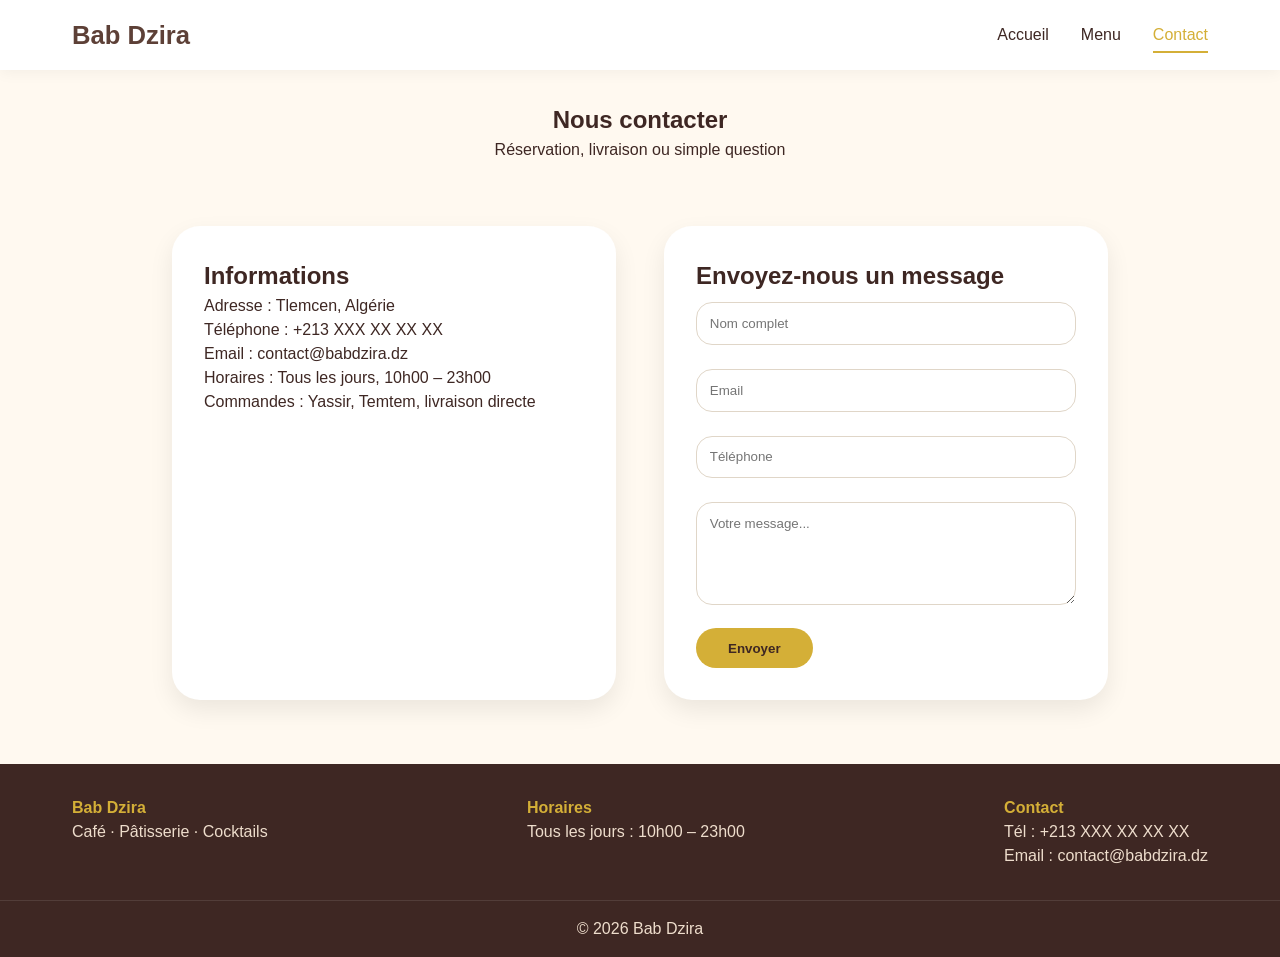
==== contact.html @ 47ba506b "Update contact.html" ====
<!DOCTYPE html>
<html lang="fr">
<head>
    <meta charset="UTF-8">
    <meta name="viewport" content="width=device-width, initial-scale=1.0">
    <title>Contact | Bab Dzira</title>
    <link rel="stylesheet" href="style.css">
    <script type="module" src="https://ajax.googleapis.com/ajax/libs/model-viewer/3.5.0/model-viewer.min.js"></script>
</head>
<body>
    <div class="bg-gradient"></div>
    <header>
        <nav>
            <div class="logo"><img src="babdzira.png" alt="Logo" onerror="this.style.display='none'"><span>Bab Dzira</span></div>
            <ul class="nav-links"><li><a href="index.html">Accueil</a></li><li><a href="menu.html">Menu</a></li><li><a href="contact.html" class="active">Contact</a></li></ul>
            <div class="hamburger"><span></span><span></span><span></span></div>
        </nav>
    </header>
    <main>
        <section class="contact-header"><h1>Nous contacter</h1><div class="section-divider"></div><p>Réservation, livraison ou simple question</p></section>
        <div class="contact-container">
            <div class="contact-info">
                <h2>Informations</h2>
                <div class="info-item location">Adresse : Tlemcen, Algérie</div>
                <div class="info-item phone">Téléphone : +213 XXX XX XX XX</div>
                <div class="info-item email">Email : contact@babdzira.dz</div>
                <div class="info-item clock">Horaires : Tous les jours, 10h00 – 23h00</div>
                <div class="info-item delivery">Commandes : Yassir, Temtem, livraison directe</div>
            </div>
            <form class="contact-form">
                <h2>Envoyez-nous un message</h2>
                <input type="text" placeholder="Nom complet" required>
                <input type="email" placeholder="Email" required>
                <input type="tel" placeholder="Téléphone">
                <textarea rows="5" placeholder="Votre message..."></textarea>
                <button type="submit" class="btn-primary">Envoyer</button>
            </form>
        </div>
    </main>
    <footer>
        <div class="footer-content"><div class="footer-section"><h4>Bab Dzira</h4><p>Café · Pâtisserie · Cocktails</p></div><div class="footer-section"><h4>Horaires</h4><p>Tous les jours : 10h00 – 23h00</p></div><div class="footer-section"><h4>Contact</h4><p>Tél : +213 XXX XX XX XX</p><p>Email : contact@babdzira.dz</p></div></div>
        <div class="footer-bottom"><p>&copy; 2026 Bab Dzira</p></div>
    </footer>
    <script src="script.js"></script>
</body>
</html>
---- style.css ----
:root {
    --bg-cream: #FFF9F0;
    --brown-dark: #3E2723;
    --brown-warm: #5D4037;
    --gold: #D4AF37;
    --gold-light: #E8C96A;
    --white: #FFFFFF;
    --shadow: 0 10px 25px rgba(0,0,0,0.08);
    --shadow-hover: 0 20px 35px rgba(0,0,0,0.12);
}

* {
    margin: 0;
    padding: 0;
    box-sizing: border-box;
    font-family: 'Segoe UI', Roboto, 'Helvetica Neue', sans-serif;
}

body {
    background: var(--bg-cream);
    color: var(--brown-dark);
    line-height: 1.5;
}

/* HEADER */
header {
    background: var(--white);
    box-shadow: 0 2px 15px rgba(0,0,0,0.05);
    position: sticky;
    top: 0;
    z-index: 100;
}

nav {
    max-width: 1200px;
    margin: 0 auto;
    padding: 1rem 2rem;
    display: flex;
    justify-content: space-between;
    align-items: center;
    flex-wrap: wrap;
}

.logo {
    display: flex;
    align-items: center;
    gap: 0.75rem;
}

.logo img {
    height: 50px;
    width: auto;
}

.logo span {
    font-size: 1.6rem;
    font-weight: bold;
    color: var(--brown-warm);
}

.nav-links {
    display: flex;
    gap: 2rem;
    list-style: none;
}

.nav-links a {
    text-decoration: none;
    color: var(--brown-dark);
    font-weight: 500;
    transition: color 0.2s;
    padding: 0.5rem 0;
}

.nav-links a:hover, .nav-links a.active {
    color: var(--gold);
    border-bottom: 2px solid var(--gold);
}

.hamburger {
    display: none;
    flex-direction: column;
    cursor: pointer;
}

.hamburger span {
    width: 25px;
    height: 3px;
    background: var(--brown-dark);
    margin: 3px 0;
}

/* HERO */
.hero {
    background: linear-gradient(135deg, #2C1A12 0%, #5D4037 100%);
    color: white;
    text-align: center;
    padding: 5rem 2rem;
}

.hero h1 {
    font-size: 3.5rem;
    margin-bottom: 1rem;
}

.hero p {
    font-size: 1.3rem;
    margin-bottom: 2rem;
}

.btn-primary {
    background: var(--gold);
    color: var(--brown-dark);
    padding: 0.8rem 2rem;
    border: none;
    border-radius: 40px;
    font-weight: bold;
    text-decoration: none;
    display: inline-block;
    cursor: pointer;
}

.btn-primary:hover {
    background: var(--gold-light);
    transform: scale(1.02);
}

/* FEATURES */
.features {
    max-width: 1200px;
    margin: 3rem auto;
    display: flex;
    gap: 2rem;
    flex-wrap: wrap;
    padding: 0 2rem;
}

.feature-card {
    background: var(--white);
    border-radius: 20px;
    padding: 2rem;
    text-align: center;
    flex: 1;
    min-width: 200px;
    box-shadow: var(--shadow);
}

.feature-icon {
    font-size: 3rem;
    margin-bottom: 1rem;
}

/* ABOUT */
.about-preview {
    max-width: 800px;
    margin: 3rem auto;
    text-align: center;
    padding: 2rem;
    background: var(--white);
    border-radius: 30px;
    box-shadow: var(--shadow);
}

/* MENU - CARROUSSEL HORIZONTAL */
.menu-header {
    text-align: center;
    padding: 2rem;
}

.menu-header h1 {
    font-size: 2.5rem;
    color: var(--brown-warm);
}

.menu-category-horizontal {
    margin: 2rem auto;
    padding: 0 1rem;
}

.menu-category-horizontal h2 {
    font-size: 1.8rem;
    border-left: 6px solid var(--gold);
    padding-left: 1rem;
    margin-bottom: 1rem;
    color: var(--brown-dark);
}

.scroll-container {
    overflow-x: auto;
    scroll-behavior: smooth;
    -webkit-overflow-scrolling: touch;
    scrollbar-width: thin;
}

.scroll-wrapper {
    display: flex;
    gap: 1.5rem;
    padding: 0.5rem 0.2rem 1rem 0.2rem;
}

.menu-item {
    background: var(--white);
    border-radius: 24px;
    overflow: hidden;
    box-shadow: var(--shadow);
    min-width: 280px;
    max-width: 280px;
    flex-shrink: 0;
}

.menu-item:hover {
    transform: translateY(-5px);
    box-shadow: var(--shadow-hover);
}

.model-container {
    width: 100%;
    min-height: 220px;
    background: #F5EDE0;
    display: flex;
    flex-direction: column;
    align-items: center;
    justify-content: center;
}

.btn-3d {
    background: var(--gold);
    color: var(--brown-dark);
    border: none;
    padding: 10px 16px;
    border-radius: 40px;
    font-weight: bold;
    cursor: pointer;
    margin: 20px auto;
    font-size: 0.9rem;
}

.btn-3d:hover {
    background: var(--gold-light);
}

.model-3d {
    width: 100%;
    height: 220px;
    display: block;
}

.hidden-model {
    display: none;
}

.model-3d:not(.hidden-model) {
    display: block;
}

.dish-img {
    width: 100%;
    height: 180px;
    object-fit: cover;
    background: #F0E8DC;
}

.menu-info {
    padding: 1rem;
}

.menu-info h3 {
    font-size: 1.1rem;
    color: var(--brown-warm);
}

.menu-info p {
    font-size: 0.8rem;
    color: #6B4E3D;
}

.price {
    font-weight: bold;
    color: var(--gold);
    font-size: 1.1rem;
    display: inline-block;
    margin-top: 0.5rem;
}

/* CONTACT */
.contact-header {
    text-align: center;
    padding: 2rem;
}

.contact-container {
    max-width: 1000px;
    margin: 2rem auto;
    display: grid;
    grid-template-columns: 1fr 1fr;
    gap: 3rem;
    padding: 0 2rem;
}

.contact-info, .contact-form {
    background: var(--white);
    padding: 2rem;
    border-radius: 28px;
    box-shadow: var(--shadow);
}

.contact-form input, .contact-form textarea {
    width: 100%;
    padding: 0.8rem;
    margin: 0.5rem 0 1rem;
    border: 1px solid #E0D6C8;
    border-radius: 16px;
}

/* FOOTER */
footer {
    background: var(--brown-dark);
    color: #EEDDCC;
    margin-top: 4rem;
}

.footer-content {
    max-width: 1200px;
    margin: 0 auto;
    padding: 2rem;
    display: flex;
    justify-content: space-between;
    flex-wrap: wrap;
    gap: 2rem;
}

.footer-section h4 {
    color: var(--gold);
}

.footer-bottom {
    text-align: center;
    padding: 1rem;
    border-top: 1px solid rgba(255,255,255,0.1);
}

/* RESPONSIVE */
@media (max-width: 768px) {
    .nav-links {
        display: none;
        width: 100%;
        flex-direction: column;
        text-align: center;
    }
    .nav-links.active {
        display: flex;
    }
    .hamburger {
        display: flex;
    }
    .hero h1 {
        font-size: 2rem;
    }
    .contact-container {
        grid-template-columns: 1fr;
    }
}
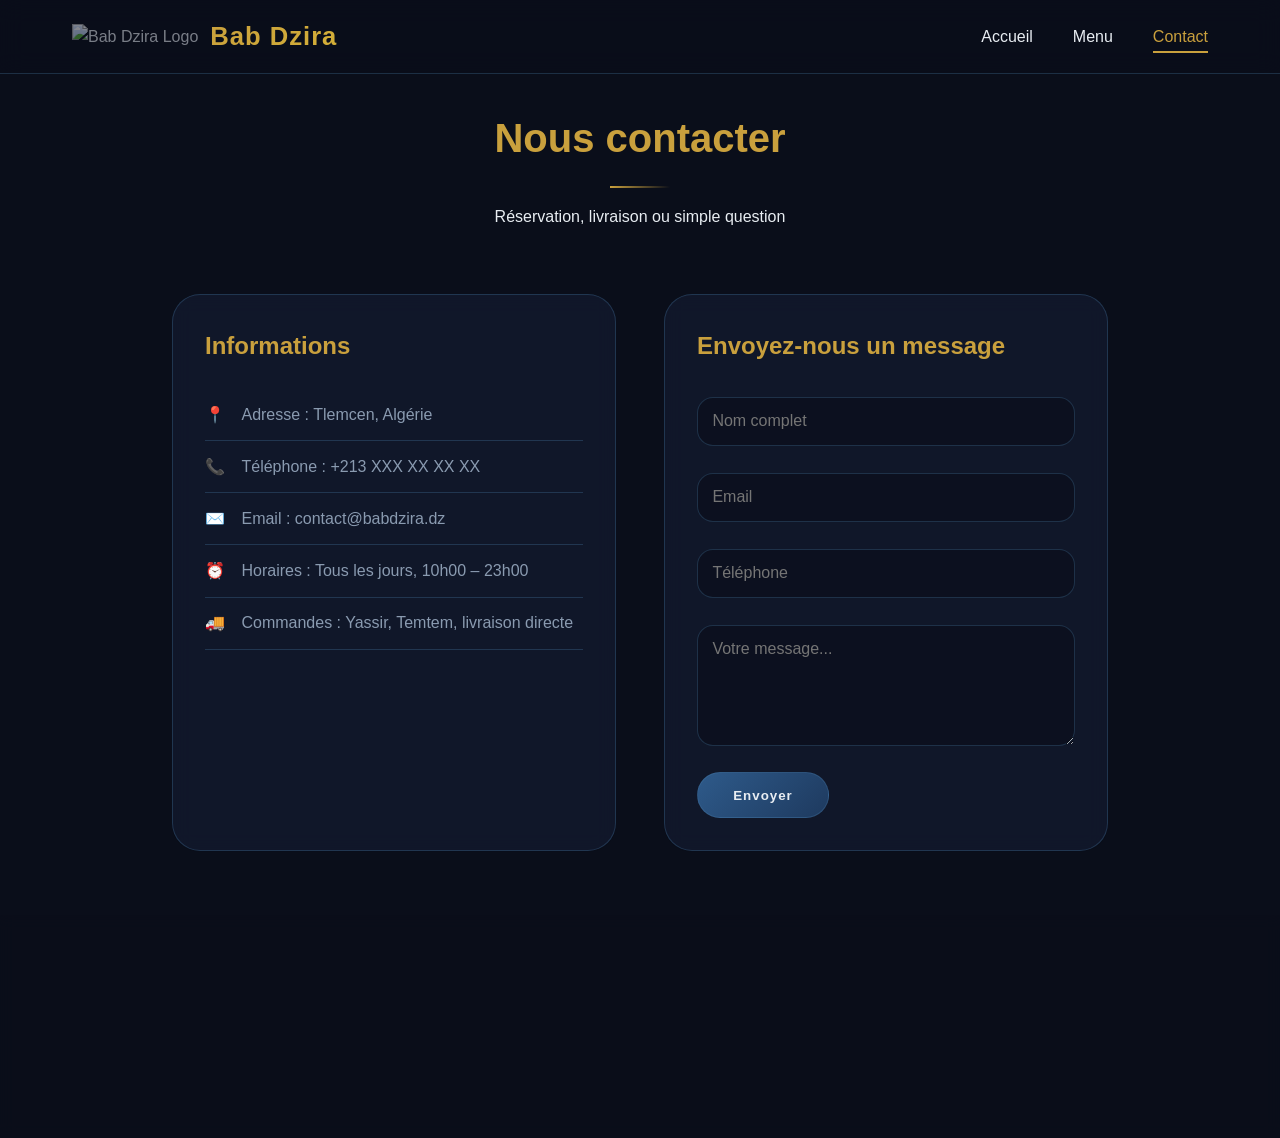
==== commit 88b268fd: "Update contact.html" ====
--- a/contact.html
+++ b/contact.html
@@ -8,16 +8,33 @@
     <script type="module" src="https://ajax.googleapis.com/ajax/libs/model-viewer/3.5.0/model-viewer.min.js"></script>
 </head>
 <body>
-    <div class="bg-gradient"></div>
+    <div class="bg-pattern"></div>
     <header>
         <nav>
-            <div class="logo"><img src="babdzira.png" alt="Logo" onerror="this.style.display='none'"><span>Bab Dzira</span></div>
-            <ul class="nav-links"><li><a href="index.html">Accueil</a></li><li><a href="menu.html">Menu</a></li><li><a href="contact.html" class="active">Contact</a></li></ul>
-            <div class="hamburger"><span></span><span></span><span></span></div>
+            <div class="logo">
+                <div class="logo-placeholder">
+                    <img src="babdzira.png" alt="Bab Dzira Logo" class="logo-img" onerror="this.style.opacity='0.5'">
+                </div>
+                <span class="logo-text">Bab Dzira</span>
+            </div>
+            <ul class="nav-links">
+                <li><a href="index.html">Accueil</a></li>
+                <li><a href="menu.html">Menu</a></li>
+                <li><a href="contact.html" class="active">Contact</a></li>
+            </ul>
+            <div class="hamburger">
+                <span></span>
+                <span></span>
+                <span></span>
+            </div>
         </nav>
     </header>
     <main>
-        <section class="contact-header"><h1>Nous contacter</h1><div class="section-divider"></div><p>Réservation, livraison ou simple question</p></section>
+        <section class="contact-header">
+            <h1>Nous contacter</h1>
+            <div class="section-divider"></div>
+            <p>Réservation, livraison ou simple question</p>
+        </section>
         <div class="contact-container">
             <div class="contact-info">
                 <h2>Informations</h2>
@@ -38,7 +55,11 @@
         </div>
     </main>
     <footer>
-        <div class="footer-content"><div class="footer-section"><h4>Bab Dzira</h4><p>Café · Pâtisserie · Cocktails</p></div><div class="footer-section"><h4>Horaires</h4><p>Tous les jours : 10h00 – 23h00</p></div><div class="footer-section"><h4>Contact</h4><p>Tél : +213 XXX XX XX XX</p><p>Email : contact@babdzira.dz</p></div></div>
+        <div class="footer-content">
+            <div class="footer-section"><h4>Bab Dzira</h4><p>Café · Pâtisserie · Cocktails</p></div>
+            <div class="footer-section"><h4>Horaires</h4><p>Tous les jours : 10h00 – 23h00</p></div>
+            <div class="footer-section"><h4>Contact</h4><p>Tél : +213 XXX XX XX XX</p><p>Email : contact@babdzira.dz</p></div>
+        </div>
         <div class="footer-bottom"><p>&copy; 2026 Bab Dzira</p></div>
     </footer>
     <script src="script.js"></script>
--- a/style.css
+++ b/style.css
@@ -1,31 +1,47 @@
 :root {
-    --bg-cream: #FFF9F0;
-    --brown-dark: #3E2723;
-    --brown-warm: #5D4037;
-    --gold: #D4AF37;
-    --gold-light: #E8C96A;
-    --white: #FFFFFF;
-    --shadow: 0 10px 25px rgba(0,0,0,0.08);
-    --shadow-hover: 0 20px 35px rgba(0,0,0,0.12);
+    --bg-dark: #0A0E1A;
+    --bg-card: rgba(18, 25, 45, 0.85);
+    --blue-primary: #1E3A5F;
+    --blue-accent: #2E5A8A;
+    --blue-light: #4A7DA8;
+    --gold: #C9A03D;
+    --gold-light: #D4AF37;
+    --text-light: #E8EDF2;
+    --text-muted: #8A9BB0;
+    --glass-border: rgba(74, 125, 168, 0.3);
+    --shadow: 0 15px 35px rgba(0, 0, 0, 0.3);
+    --shadow-glow: 0 0 20px rgba(74, 125, 168, 0.2);
 }
 
 * {
     margin: 0;
     padding: 0;
     box-sizing: border-box;
-    font-family: 'Segoe UI', Roboto, 'Helvetica Neue', sans-serif;
+    font-family: 'Segoe UI', 'Poppins', 'Helvetica Neue', sans-serif;
 }
 
 body {
-    background: var(--bg-cream);
-    color: var(--brown-dark);
-    line-height: 1.5;
+    background: var(--bg-dark);
+    color: var(--text-light);
+    line-height: 1.6;
+    position: relative;
+}
+
+.bg-gradient {
+    position: fixed;
+    top: 0;
+    left: 0;
+    width: 100%;
+    height: 100%;
+    background: radial-gradient(circle at 20% 30%, rgba(30, 58, 95, 0.3), rgba(10, 14, 26, 0.95));
+    z-index: -2;
 }
 
 /* HEADER */
 header {
-    background: var(--white);
-    box-shadow: 0 2px 15px rgba(0,0,0,0.05);
+    background: rgba(10, 14, 26, 0.85);
+    backdrop-filter: blur(12px);
+    border-bottom: 1px solid var(--glass-border);
     position: sticky;
     top: 0;
     z-index: 100;
@@ -54,27 +70,48 @@
 
 .logo span {
     font-size: 1.6rem;
-    font-weight: bold;
-    color: var(--brown-warm);
+    font-weight: 600;
+    background: linear-gradient(135deg, var(--gold), var(--gold-light));
+    -webkit-background-clip: text;
+    background-clip: text;
+    color: transparent;
+    letter-spacing: 1px;
 }
 
 .nav-links {
     display: flex;
-    gap: 2rem;
+    gap: 2.5rem;
     list-style: none;
 }
 
 .nav-links a {
     text-decoration: none;
-    color: var(--brown-dark);
+    color: var(--text-light);
     font-weight: 500;
-    transition: color 0.2s;
+    transition: all 0.3s ease;
     padding: 0.5rem 0;
-}
-
-.nav-links a:hover, .nav-links a.active {
-    color: var(--gold);
-    border-bottom: 2px solid var(--gold);
+    position: relative;
+}
+
+.nav-links a::after {
+    content: '';
+    position: absolute;
+    bottom: 0;
+    left: 0;
+    width: 0;
+    height: 2px;
+    background: var(--gold);
+    transition: width 0.3s ease;
+}
+
+.nav-links a:hover::after,
+.nav-links a.active::after {
+    width: 100%;
+}
+
+.nav-links a:hover,
+.nav-links a.active {
+    color: var(--gold);
 }
 
 .hamburger {
@@ -85,50 +122,87 @@
 
 .hamburger span {
     width: 25px;
-    height: 3px;
-    background: var(--brown-dark);
+    height: 2px;
+    background: var(--text-light);
     margin: 3px 0;
+    transition: 0.3s;
 }
 
 /* HERO */
 .hero {
-    background: linear-gradient(135deg, #2C1A12 0%, #5D4037 100%);
-    color: white;
+    min-height: 80vh;
+    display: flex;
+    align-items: center;
+    justify-content: center;
     text-align: center;
-    padding: 5rem 2rem;
+    padding: 4rem 2rem;
+}
+
+.hero-content {
+    max-width: 800px;
+}
+
+.hero-badge {
+    display: inline-block;
+    background: rgba(74, 125, 168, 0.2);
+    backdrop-filter: blur(4px);
+    padding: 0.5rem 1.2rem;
+    border-radius: 40px;
+    font-size: 0.8rem;
+    letter-spacing: 2px;
+    color: var(--gold);
+    border: 1px solid var(--glass-border);
+    margin-bottom: 1.5rem;
 }
 
 .hero h1 {
-    font-size: 3.5rem;
+    font-size: 4.5rem;
+    font-weight: 700;
+    background: linear-gradient(135deg, var(--gold), #FFFFFF);
+    -webkit-background-clip: text;
+    background-clip: text;
+    color: transparent;
     margin-bottom: 1rem;
 }
 
+.hero-divider {
+    width: 80px;
+    height: 3px;
+    background: linear-gradient(90deg, var(--gold), transparent);
+    margin: 1.5rem auto;
+}
+
 .hero p {
-    font-size: 1.3rem;
+    font-size: 1.2rem;
+    color: var(--text-muted);
     margin-bottom: 2rem;
 }
 
 .btn-primary {
-    background: var(--gold);
-    color: var(--brown-dark);
-    padding: 0.8rem 2rem;
-    border: none;
+    background: linear-gradient(135deg, var(--blue-accent), var(--blue-primary));
+    color: var(--text-light);
+    padding: 0.9rem 2.2rem;
+    border: 1px solid var(--glass-border);
     border-radius: 40px;
-    font-weight: bold;
+    font-weight: 600;
     text-decoration: none;
     display: inline-block;
+    transition: all 0.3s ease;
     cursor: pointer;
+    letter-spacing: 1px;
 }
 
 .btn-primary:hover {
-    background: var(--gold-light);
-    transform: scale(1.02);
+    background: linear-gradient(135deg, var(--blue-light), var(--blue-accent));
+    transform: translateY(-3px);
+    box-shadow: var(--shadow-glow);
+    border-color: var(--gold);
 }
 
 /* FEATURES */
 .features {
     max-width: 1200px;
-    margin: 3rem auto;
+    margin: 4rem auto;
     display: flex;
     gap: 2rem;
     flex-wrap: wrap;
@@ -136,53 +210,107 @@
 }
 
 .feature-card {
-    background: var(--white);
-    border-radius: 20px;
+    background: var(--bg-card);
+    backdrop-filter: blur(10px);
+    border: 1px solid var(--glass-border);
+    border-radius: 24px;
     padding: 2rem;
     text-align: center;
     flex: 1;
     min-width: 200px;
+    transition: all 0.3s ease;
+}
+
+.feature-card:hover {
+    transform: translateY(-8px);
+    border-color: var(--gold);
     box-shadow: var(--shadow);
 }
 
 .feature-icon {
-    font-size: 3rem;
-    margin-bottom: 1rem;
+    width: 60px;
+    height: 60px;
+    margin: 0 auto 1.5rem;
+    background: linear-gradient(135deg, var(--blue-accent), var(--blue-primary));
+    border-radius: 50%;
+    display: flex;
+    align-items: center;
+    justify-content: center;
+    position: relative;
+}
+
+.feature-icon::before {
+    font-size: 28px;
+    color: var(--gold);
+}
+
+.feature-icon-dessert::before { content: "🍰"; }
+.feature-icon-cafe::before { content: "☕"; }
+.feature-icon-cocktail::before { content: "🍸"; }
+
+.feature-card h3 {
+    font-size: 1.3rem;
+    margin-bottom: 0.8rem;
+    color: var(--gold);
+}
+
+.feature-card p {
+    color: var(--text-muted);
+    font-size: 0.9rem;
 }
 
 /* ABOUT */
 .about-preview {
     max-width: 800px;
-    margin: 3rem auto;
+    margin: 4rem auto;
     text-align: center;
-    padding: 2rem;
-    background: var(--white);
-    border-radius: 30px;
-    box-shadow: var(--shadow);
-}
-
-/* MENU - CARROUSSEL HORIZONTAL */
+    padding: 2.5rem;
+    background: var(--bg-card);
+    backdrop-filter: blur(10px);
+    border: 1px solid var(--glass-border);
+    border-radius: 32px;
+}
+
+.about-preview h2 {
+    font-size: 2rem;
+    color: var(--gold);
+    margin-bottom: 1rem;
+}
+
+.section-divider {
+    width: 60px;
+    height: 2px;
+    background: linear-gradient(90deg, var(--gold), transparent);
+    margin: 1rem auto;
+}
+
+.about-preview p {
+    color: var(--text-muted);
+    margin: 1rem 0;
+}
+
+/* MENU - CARROUSSEL */
 .menu-header {
     text-align: center;
-    padding: 2rem;
+    padding: 3rem 2rem 1rem;
 }
 
 .menu-header h1 {
-    font-size: 2.5rem;
-    color: var(--brown-warm);
+    font-size: 2.8rem;
+    color: var(--gold);
 }
 
 .menu-category-horizontal {
-    margin: 2rem auto;
-    padding: 0 1rem;
+    margin: 2.5rem auto;
+    padding: 0 1.5rem;
 }
 
 .menu-category-horizontal h2 {
     font-size: 1.8rem;
-    border-left: 6px solid var(--gold);
+    border-left: 4px solid var(--gold);
     padding-left: 1rem;
-    margin-bottom: 1rem;
-    color: var(--brown-dark);
+    margin-bottom: 1.5rem;
+    color: var(--text-light);
 }
 
 .scroll-container {
@@ -190,33 +318,51 @@
     scroll-behavior: smooth;
     -webkit-overflow-scrolling: touch;
     scrollbar-width: thin;
+    scrollbar-color: var(--gold) var(--blue-primary);
+}
+
+.scroll-container::-webkit-scrollbar {
+    height: 6px;
+}
+
+.scroll-container::-webkit-scrollbar-track {
+    background: var(--blue-primary);
+    border-radius: 10px;
+}
+
+.scroll-container::-webkit-scrollbar-thumb {
+    background: var(--gold);
+    border-radius: 10px;
 }
 
 .scroll-wrapper {
     display: flex;
     gap: 1.5rem;
-    padding: 0.5rem 0.2rem 1rem 0.2rem;
+    padding: 0.5rem 0.2rem 1rem;
 }
 
 .menu-item {
-    background: var(--white);
+    background: var(--bg-card);
+    backdrop-filter: blur(10px);
+    border: 1px solid var(--glass-border);
     border-radius: 24px;
     overflow: hidden;
-    box-shadow: var(--shadow);
     min-width: 280px;
     max-width: 280px;
     flex-shrink: 0;
+    transition: all 0.3s ease;
 }
 
 .menu-item:hover {
     transform: translateY(-5px);
-    box-shadow: var(--shadow-hover);
+    border-color: var(--gold);
+    box-shadow: var(--shadow);
 }
 
 .model-container {
     width: 100%;
     min-height: 220px;
-    background: #F5EDE0;
+    background: rgba(10, 14, 26, 0.6);
     display: flex;
     flex-direction: column;
     align-items: center;
@@ -224,19 +370,21 @@
 }
 
 .btn-3d {
-    background: var(--gold);
-    color: var(--brown-dark);
-    border: none;
-    padding: 10px 16px;
+    background: linear-gradient(135deg, var(--blue-accent), var(--blue-primary));
+    color: var(--text-light);
+    border: 1px solid var(--glass-border);
+    padding: 10px 20px;
     border-radius: 40px;
-    font-weight: bold;
+    font-weight: 500;
     cursor: pointer;
     margin: 20px auto;
-    font-size: 0.9rem;
+    transition: all 0.3s ease;
 }
 
 .btn-3d:hover {
-    background: var(--gold-light);
+    background: linear-gradient(135deg, var(--blue-light), var(--blue-accent));
+    border-color: var(--gold);
+    transform: scale(1.02);
 }
 
 .model-3d {
@@ -257,35 +405,41 @@
     width: 100%;
     height: 180px;
     object-fit: cover;
-    background: #F0E8DC;
+    background: rgba(10, 14, 26, 0.6);
 }
 
 .menu-info {
-    padding: 1rem;
+    padding: 1.2rem;
 }
 
 .menu-info h3 {
     font-size: 1.1rem;
-    color: var(--brown-warm);
+    color: var(--gold);
+    margin-bottom: 0.4rem;
 }
 
 .menu-info p {
     font-size: 0.8rem;
-    color: #6B4E3D;
+    color: var(--text-muted);
 }
 
 .price {
-    font-weight: bold;
-    color: var(--gold);
+    font-weight: 700;
+    color: var(--gold-light);
     font-size: 1.1rem;
     display: inline-block;
-    margin-top: 0.5rem;
+    margin-top: 0.6rem;
 }
 
 /* CONTACT */
 .contact-header {
     text-align: center;
     padding: 2rem;
+}
+
+.contact-header h1 {
+    font-size: 2.5rem;
+    color: var(--gold);
 }
 
 .contact-container {
@@ -298,31 +452,63 @@
 }
 
 .contact-info, .contact-form {
-    background: var(--white);
+    background: var(--bg-card);
+    backdrop-filter: blur(10px);
+    border: 1px solid var(--glass-border);
     padding: 2rem;
     border-radius: 28px;
-    box-shadow: var(--shadow);
-}
+}
+
+.contact-info h2, .contact-form h2 {
+    color: var(--gold);
+    margin-bottom: 1.5rem;
+}
+
+.info-item {
+    padding: 0.8rem 0;
+    border-bottom: 1px solid var(--glass-border);
+    color: var(--text-muted);
+}
+
+.info-item::before {
+    margin-right: 12px;
+    color: var(--gold);
+}
+
+.location::before { content: "📍 "; }
+.phone::before { content: "📞 "; }
+.email::before { content: "✉️ "; }
+.clock::before { content: "⏰ "; }
+.delivery::before { content: "🚚 "; }
 
 .contact-form input, .contact-form textarea {
     width: 100%;
-    padding: 0.8rem;
-    margin: 0.5rem 0 1rem;
-    border: 1px solid #E0D6C8;
+    padding: 0.9rem;
+    margin: 0.5rem 0 1.2rem;
+    background: rgba(10, 14, 26, 0.6);
+    border: 1px solid var(--glass-border);
     border-radius: 16px;
+    color: var(--text-light);
+    font-size: 1rem;
+}
+
+.contact-form input:focus, .contact-form textarea:focus {
+    outline: none;
+    border-color: var(--gold);
 }
 
 /* FOOTER */
 footer {
-    background: var(--brown-dark);
-    color: #EEDDCC;
+    background: rgba(10, 14, 26, 0.9);
+    backdrop-filter: blur(8px);
+    border-top: 1px solid var(--glass-border);
     margin-top: 4rem;
 }
 
 .footer-content {
     max-width: 1200px;
     margin: 0 auto;
-    padding: 2rem;
+    padding: 2.5rem;
     display: flex;
     justify-content: space-between;
     flex-wrap: wrap;
@@ -331,12 +517,20 @@
 
 .footer-section h4 {
     color: var(--gold);
+    margin-bottom: 0.8rem;
+}
+
+.footer-section p {
+    color: var(--text-muted);
+    font-size: 0.85rem;
 }
 
 .footer-bottom {
     text-align: center;
-    padding: 1rem;
-    border-top: 1px solid rgba(255,255,255,0.1);
+    padding: 1.2rem;
+    border-top: 1px solid var(--glass-border);
+    color: var(--text-muted);
+    font-size: 0.8rem;
 }
 
 /* RESPONSIVE */
@@ -346,6 +540,8 @@
         width: 100%;
         flex-direction: column;
         text-align: center;
+        gap: 1rem;
+        padding: 1rem 0;
     }
     .nav-links.active {
         display: flex;
@@ -354,9 +550,12 @@
         display: flex;
     }
     .hero h1 {
-        font-size: 2rem;
+        font-size: 2.5rem;
     }
     .contact-container {
         grid-template-columns: 1fr;
     }
-}
+    .hero-badge {
+        font-size: 0.7rem;
+    }
+}
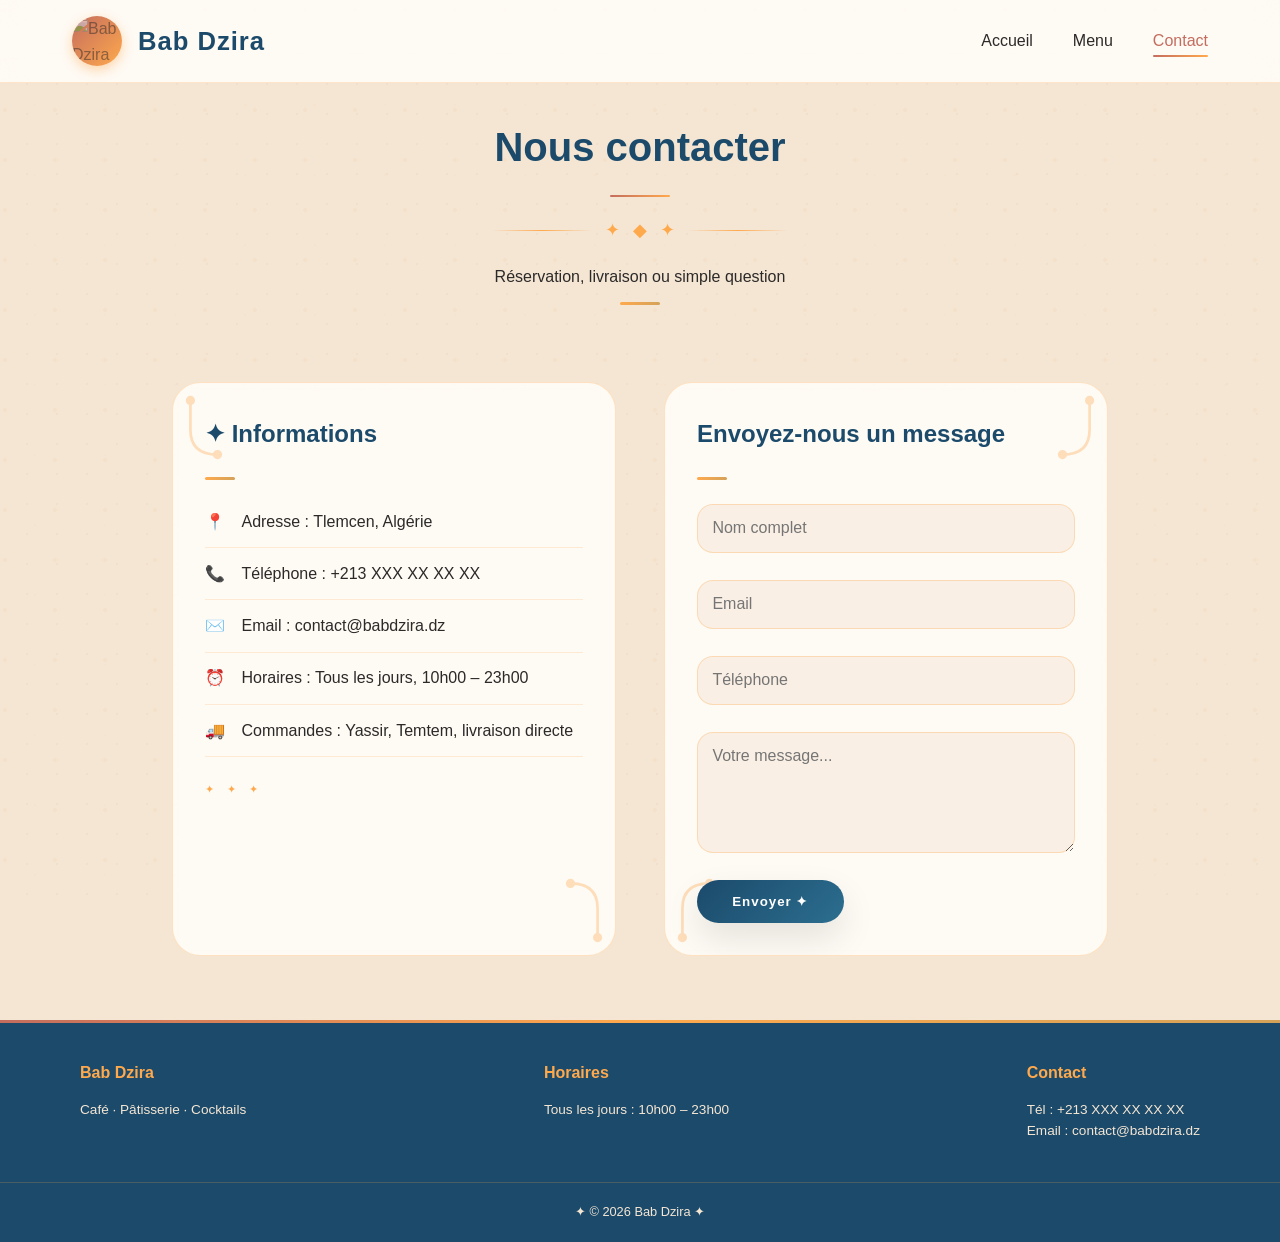
==== commit acf290e1: "Add files via upload" ====
--- a/contact.html
+++ b/contact.html
@@ -23,45 +23,87 @@
                 <li><a href="contact.html" class="active">Contact</a></li>
             </ul>
             <div class="hamburger">
-                <span></span>
-                <span></span>
-                <span></span>
+                <span></span><span></span><span></span>
             </div>
         </nav>
     </header>
+
     <main>
         <section class="contact-header">
             <h1>Nous contacter</h1>
             <div class="section-divider"></div>
+            <div class="ornament-row">
+                <span class="ornament-line"></span>
+                <span class="ornament-star">✦</span>
+                <span class="ornament-star">◆</span>
+                <span class="ornament-star">✦</span>
+                <span class="ornament-line"></span>
+            </div>
             <p>Réservation, livraison ou simple question</p>
+            <div class="orange-bar"></div>
         </section>
+
         <div class="contact-container">
-            <div class="contact-info">
-                <h2>Informations</h2>
+            <!-- Info card with corner ornaments -->
+            <div class="contact-info reveal-left" style="position:relative;overflow:hidden;">
+                <svg class="corner-svg top-left" viewBox="0 0 60 60" fill="none" stroke="currentColor" stroke-width="2.5">
+                    <path d="M5 5 L5 32 Q5 55 30 55"/>
+                    <circle cx="5" cy="5" r="3" fill="currentColor"/>
+                    <circle cx="30" cy="55" r="3" fill="currentColor"/>
+                </svg>
+                <svg class="corner-svg bot-right" viewBox="0 0 60 60" fill="none" stroke="currentColor" stroke-width="2.5">
+                    <path d="M5 5 L5 32 Q5 55 30 55"/>
+                    <circle cx="5" cy="5" r="3" fill="currentColor"/>
+                    <circle cx="30" cy="55" r="3" fill="currentColor"/>
+                </svg>
+
+                <h2>✦ Informations</h2>
+                <div class="orange-bar" style="margin:0 0 1rem 0;width:30px;border-radius:4px;"></div>
                 <div class="info-item location">Adresse : Tlemcen, Algérie</div>
                 <div class="info-item phone">Téléphone : +213 XXX XX XX XX</div>
                 <div class="info-item email">Email : contact@babdzira.dz</div>
                 <div class="info-item clock">Horaires : Tous les jours, 10h00 – 23h00</div>
                 <div class="info-item delivery">Commandes : Yassir, Temtem, livraison directe</div>
+                <div class="ornament-row" style="margin-top:1.5rem;justify-content:flex-start;">
+                    <span class="ornament-star" style="font-size:0.7rem;">✦</span>
+                    <span class="ornament-star" style="font-size:0.7rem;">✦</span>
+                    <span class="ornament-star" style="font-size:0.7rem;">✦</span>
+                </div>
             </div>
-            <form class="contact-form">
+
+            <!-- Contact form -->
+            <div class="contact-form reveal" style="position:relative;overflow:hidden;">
+                <svg class="corner-svg top-right" viewBox="0 0 60 60" fill="none" stroke="currentColor" stroke-width="2.5">
+                    <path d="M5 5 L5 32 Q5 55 30 55"/>
+                    <circle cx="5" cy="5" r="3" fill="currentColor"/>
+                    <circle cx="30" cy="55" r="3" fill="currentColor"/>
+                </svg>
+                <svg class="corner-svg bot-left" viewBox="0 0 60 60" fill="none" stroke="currentColor" stroke-width="2.5">
+                    <path d="M5 5 L5 32 Q5 55 30 55"/>
+                    <circle cx="5" cy="5" r="3" fill="currentColor"/>
+                    <circle cx="30" cy="55" r="3" fill="currentColor"/>
+                </svg>
+
                 <h2>Envoyez-nous un message</h2>
+                <div class="orange-bar" style="margin:0 0 1rem 0;width:30px;border-radius:4px;"></div>
                 <input type="text" placeholder="Nom complet" required>
                 <input type="email" placeholder="Email" required>
                 <input type="tel" placeholder="Téléphone">
                 <textarea rows="5" placeholder="Votre message..."></textarea>
-                <button type="submit" class="btn-primary">Envoyer</button>
-            </form>
+                <button type="submit" class="btn-primary">Envoyer ✦</button>
+            </div>
         </div>
     </main>
+
     <footer>
         <div class="footer-content">
             <div class="footer-section"><h4>Bab Dzira</h4><p>Café · Pâtisserie · Cocktails</p></div>
             <div class="footer-section"><h4>Horaires</h4><p>Tous les jours : 10h00 – 23h00</p></div>
             <div class="footer-section"><h4>Contact</h4><p>Tél : +213 XXX XX XX XX</p><p>Email : contact@babdzira.dz</p></div>
         </div>
-        <div class="footer-bottom"><p>&copy; 2026 Bab Dzira</p></div>
+        <div class="footer-bottom"><p>✦ &copy; 2026 Bab Dzira ✦</p></div>
     </footer>
+
     <script src="script.js"></script>
 </body>
 </html>
--- a/style.css
+++ b/style.css
@@ -1,16 +1,18 @@
 :root {
-    --bg-dark: #0A0E1A;
-    --bg-card: rgba(18, 25, 45, 0.85);
-    --blue-primary: #1E3A5F;
-    --blue-accent: #2E5A8A;
-    --blue-light: #4A7DA8;
-    --gold: #C9A03D;
-    --gold-light: #D4AF37;
-    --text-light: #E8EDF2;
-    --text-muted: #8A9BB0;
-    --glass-border: rgba(74, 125, 168, 0.3);
-    --shadow: 0 15px 35px rgba(0, 0, 0, 0.3);
-    --shadow-glow: 0 0 20px rgba(74, 125, 168, 0.2);
+    --med-blue: #1B4A6B;
+    --med-blue-light: #2C6E8F;
+    --med-terracotta: #C46D5E;
+    --med-terracotta-light: #D9897A;
+    --med-ocre: #D4A259;
+    --med-sand: #F5E6D3;
+    --med-white: #FFFDF9;
+    --med-dark: #2C2A29;
+    --glass-bg: rgba(255, 253, 249, 0.85);
+    --shadow: 0 15px 35px rgba(0, 0, 0, 0.1);
+    --shadow-gold: 0 0 20px rgba(212, 162, 89, 0.3);
+    --light-orange: #FFA94D;
+    --light-orange-soft: rgba(255, 169, 77, 0.18);
+    --light-orange-glow: rgba(255, 169, 77, 0.45);
 }
 
 * {
@@ -21,30 +23,180 @@
 }
 
 body {
-    background: var(--bg-dark);
-    color: var(--text-light);
+    background: var(--med-sand);
+    color: var(--med-dark);
     line-height: 1.6;
-    position: relative;
-}
-
-.bg-gradient {
+}
+
+/* ========== BACKGROUND PATTERN ========== */
+.bg-pattern {
     position: fixed;
     top: 0;
     left: 0;
     width: 100%;
     height: 100%;
-    background: radial-gradient(circle at 20% 30%, rgba(30, 58, 95, 0.3), rgba(10, 14, 26, 0.95));
+    background-image:
+        radial-gradient(circle at 10% 20%, rgba(255, 169, 77, 0.07) 2px, transparent 2px),
+        radial-gradient(circle at 90% 80%, rgba(196, 109, 94, 0.06) 1px, transparent 1px),
+        radial-gradient(circle at 50% 50%, rgba(255, 169, 77, 0.04) 1px, transparent 1px);
+    background-size: 50px 50px, 30px 30px, 70px 70px;
     z-index: -2;
 }
 
-/* HEADER */
+/* ========== KEYFRAMES ========== */
+@keyframes fadeInUp {
+    from { opacity: 0; transform: translateY(40px); }
+    to   { opacity: 1; transform: translateY(0); }
+}
+@keyframes fadeInLeft {
+    from { opacity: 0; transform: translateX(-40px); }
+    to   { opacity: 1; transform: translateX(0); }
+}
+@keyframes floatGently {
+    0%, 100% { transform: translateY(0) rotate(0deg); }
+    50%       { transform: translateY(-12px) rotate(4deg); }
+}
+@keyframes spinSlow {
+    from { transform: rotate(0deg); }
+    to   { transform: rotate(360deg); }
+}
+@keyframes shimmerPrice {
+    0%   { background-position: -200% center; }
+    100% { background-position:  200% center; }
+}
+@keyframes rippleAnim {
+    to { transform: scale(5); opacity: 0; }
+}
+@keyframes sparkleFloat {
+    0%   { opacity: 0; transform: translateY(0) scale(0); }
+    20%  { opacity: 0.8; transform: translateY(-15px) scale(1); }
+    80%  { opacity: 0.3; transform: translateY(-70px) scale(0.7); }
+    100% { opacity: 0; transform: translateY(-110px) scale(0); }
+}
+@keyframes ornamentPulse {
+    0%, 100% { opacity: 0.35; transform: scale(1); }
+    50%       { opacity: 0.6;  transform: scale(1.08); }
+}
+@keyframes borderGlow {
+    0%, 100% { box-shadow: 0 0 0 0 var(--light-orange-soft); }
+    50%       { box-shadow: 0 0 0 6px var(--light-orange-soft); }
+}
+@keyframes gradientShift {
+    0%   { background-position: 0% 50%; }
+    50%  { background-position: 100% 50%; }
+    100% { background-position: 0% 50%; }
+}
+@keyframes diamondSpin {
+    0%   { transform: rotate(0deg) scale(1); opacity: 0.4; }
+    50%  { transform: rotate(180deg) scale(1.1); opacity: 0.7; }
+    100% { transform: rotate(360deg) scale(1); opacity: 0.4; }
+}
+
+/* ========== SCROLL REVEAL ========== */
+.reveal {
+    opacity: 0;
+    transform: translateY(45px);
+    transition: opacity 0.75s cubic-bezier(0.22, 1, 0.36, 1),
+                transform 0.75s cubic-bezier(0.22, 1, 0.36, 1);
+}
+.reveal-left {
+    opacity: 0;
+    transform: translateX(-45px);
+    transition: opacity 0.75s cubic-bezier(0.22, 1, 0.36, 1),
+                transform 0.75s cubic-bezier(0.22, 1, 0.36, 1);
+}
+.reveal.visible,
+.reveal-left.visible {
+    opacity: 1;
+    transform: translate(0);
+}
+
+/* ========== ORNAMENT ELEMENTS ========== */
+
+/* Ornament row with line + star + line */
+.ornament-row {
+    display: flex;
+    align-items: center;
+    justify-content: center;
+    gap: 0.8rem;
+    margin: 1.2rem auto;
+}
+.ornament-line {
+    height: 1px;
+    width: 100px;
+    background: linear-gradient(90deg, transparent, var(--light-orange), transparent);
+    border-radius: 2px;
+}
+.ornament-star {
+    color: var(--light-orange);
+    font-size: 1.1rem;
+    animation: ornamentPulse 3s ease-in-out infinite;
+    display: inline-block;
+}
+.ornament-star:nth-child(2) { animation-delay: 0.5s; }
+.ornament-star:nth-child(4) { animation-delay: 1s; }
+
+/* Corner SVG ornament */
+.corner-ornament-wrap {
+    position: relative;
+}
+.corner-svg {
+    position: absolute;
+    width: 65px;
+    height: 65px;
+    color: var(--light-orange);
+    opacity: 0.35;
+    pointer-events: none;
+    animation: ornamentPulse 4s ease-in-out infinite;
+}
+.corner-svg.top-left  { top: 12px; left: 12px; }
+.corner-svg.top-right { top: 12px; right: 12px; transform: scaleX(-1); }
+.corner-svg.bot-left  { bottom: 12px; left: 12px; transform: scaleY(-1); }
+.corner-svg.bot-right { bottom: 12px; right: 12px; transform: scale(-1); }
+
+/* Floating geometric shapes (hero background) */
+.geo-shape {
+    position: absolute;
+    pointer-events: none;
+    color: var(--light-orange);
+    opacity: 0.12;
+    animation: floatGently ease-in-out infinite;
+}
+
+/* Diamond row separator */
+.diamond-sep {
+    text-align: center;
+    color: var(--light-orange);
+    font-size: 0.75rem;
+    letter-spacing: 10px;
+    margin: 0.5rem 0;
+    animation: ornamentPulse 4s ease-in-out infinite;
+}
+
+/* Animated orange accent bar */
+.orange-bar {
+    width: 40px;
+    height: 3px;
+    background: linear-gradient(90deg, var(--light-orange), var(--med-ocre), var(--light-orange));
+    background-size: 200% auto;
+    animation: shimmerPrice 2s linear infinite;
+    border-radius: 4px;
+    margin: 0.8rem auto;
+}
+
+/* ========== HEADER ========== */
 header {
-    background: rgba(10, 14, 26, 0.85);
+    background: var(--glass-bg);
     backdrop-filter: blur(12px);
-    border-bottom: 1px solid var(--glass-border);
+    border-bottom: 1px solid rgba(255, 169, 77, 0.25);
     position: sticky;
     top: 0;
     z-index: 100;
+    transition: box-shadow 0.3s ease, background 0.3s ease;
+}
+header.scrolled {
+    background: rgba(255, 253, 249, 0.97);
+    box-shadow: 0 4px 20px rgba(0,0,0,0.08);
 }
 
 nav {
@@ -60,21 +212,29 @@
 .logo {
     display: flex;
     align-items: center;
-    gap: 0.75rem;
-}
-
-.logo img {
+    gap: 1rem;
+}
+.logo-placeholder {
+    width: 50px;
     height: 50px;
-    width: auto;
-}
-
-.logo span {
+    background: linear-gradient(135deg, var(--med-terracotta), var(--light-orange));
+    border-radius: 50%;
+    display: flex;
+    align-items: center;
+    justify-content: center;
+    overflow: hidden;
+    box-shadow: 0 4px 12px var(--light-orange-glow);
+    animation: borderGlow 3s ease-in-out infinite;
+}
+.logo-img {
+    max-width: 100%;
+    max-height: 100%;
+    object-fit: contain;
+}
+.logo-text {
     font-size: 1.6rem;
     font-weight: 600;
-    background: linear-gradient(135deg, var(--gold), var(--gold-light));
-    -webkit-background-clip: text;
-    background-clip: text;
-    color: transparent;
+    color: var(--med-blue);
     letter-spacing: 1px;
 }
 
@@ -83,52 +243,41 @@
     gap: 2.5rem;
     list-style: none;
 }
-
 .nav-links a {
     text-decoration: none;
-    color: var(--text-light);
+    color: var(--med-dark);
     font-weight: 500;
     transition: all 0.3s ease;
     padding: 0.5rem 0;
     position: relative;
 }
-
 .nav-links a::after {
     content: '';
     position: absolute;
-    bottom: 0;
-    left: 0;
-    width: 0;
-    height: 2px;
-    background: var(--gold);
+    bottom: 0; left: 0;
+    width: 0; height: 2px;
+    background: linear-gradient(90deg, var(--med-terracotta), var(--light-orange));
     transition: width 0.3s ease;
-}
-
+    border-radius: 2px;
+}
 .nav-links a:hover::after,
-.nav-links a.active::after {
-    width: 100%;
-}
-
+.nav-links a.active::after { width: 100%; }
 .nav-links a:hover,
-.nav-links a.active {
-    color: var(--gold);
-}
+.nav-links a.active { color: var(--med-terracotta); }
 
 .hamburger {
     display: none;
     flex-direction: column;
     cursor: pointer;
 }
-
 .hamburger span {
-    width: 25px;
-    height: 2px;
-    background: var(--text-light);
+    width: 25px; height: 2px;
+    background: var(--med-dark);
     margin: 3px 0;
     transition: 0.3s;
 }
 
-/* HERO */
+/* ========== HERO ========== */
 .hero {
     min-height: 80vh;
     display: flex;
@@ -136,53 +285,58 @@
     justify-content: center;
     text-align: center;
     padding: 4rem 2rem;
-}
-
+    background: linear-gradient(135deg,
+        rgba(27, 74, 107, 0.06),
+        rgba(255, 169, 77, 0.06),
+        rgba(196, 109, 94, 0.05));
+    position: relative;
+    overflow: hidden;
+}
 .hero-content {
     max-width: 800px;
-}
-
+    position: relative;
+    z-index: 2;
+}
 .hero-badge {
     display: inline-block;
-    background: rgba(74, 125, 168, 0.2);
-    backdrop-filter: blur(4px);
-    padding: 0.5rem 1.2rem;
+    background: linear-gradient(135deg, var(--med-terracotta), var(--light-orange));
+    color: white;
+    padding: 0.5rem 1.4rem;
     border-radius: 40px;
     font-size: 0.8rem;
     letter-spacing: 2px;
-    color: var(--gold);
-    border: 1px solid var(--glass-border);
     margin-bottom: 1.5rem;
-}
-
+    box-shadow: 0 4px 15px var(--light-orange-glow);
+    animation: fadeInUp 0.8s ease both;
+}
 .hero h1 {
     font-size: 4.5rem;
     font-weight: 700;
-    background: linear-gradient(135deg, var(--gold), #FFFFFF);
-    -webkit-background-clip: text;
-    background-clip: text;
-    color: transparent;
+    color: var(--med-blue);
     margin-bottom: 1rem;
-}
-
+    animation: fadeInUp 0.9s ease 0.1s both;
+}
 .hero-divider {
-    width: 80px;
-    height: 3px;
-    background: linear-gradient(90deg, var(--gold), transparent);
+    width: 80px; height: 3px;
+    background: linear-gradient(90deg, var(--med-terracotta), var(--light-orange), var(--med-ocre));
+    background-size: 200% auto;
+    animation: shimmerPrice 2.5s linear infinite;
+    border-radius: 4px;
     margin: 1.5rem auto;
 }
-
 .hero p {
     font-size: 1.2rem;
-    color: var(--text-muted);
+    color: var(--med-dark);
     margin-bottom: 2rem;
-}
-
+    animation: fadeInUp 1s ease 0.2s both;
+}
+
+/* ========== BUTTONS ========== */
 .btn-primary {
-    background: linear-gradient(135deg, var(--blue-accent), var(--blue-primary));
-    color: var(--text-light);
+    background: linear-gradient(135deg, var(--med-blue), var(--med-blue-light));
+    color: white;
     padding: 0.9rem 2.2rem;
-    border: 1px solid var(--glass-border);
+    border: none;
     border-radius: 40px;
     font-weight: 600;
     text-decoration: none;
@@ -190,16 +344,27 @@
     transition: all 0.3s ease;
     cursor: pointer;
     letter-spacing: 1px;
-}
-
+    box-shadow: var(--shadow);
+    position: relative;
+    overflow: hidden;
+    animation: fadeInUp 1.1s ease 0.3s both;
+}
 .btn-primary:hover {
-    background: linear-gradient(135deg, var(--blue-light), var(--blue-accent));
     transform: translateY(-3px);
-    box-shadow: var(--shadow-glow);
-    border-color: var(--gold);
-}
-
-/* FEATURES */
+    box-shadow: 0 8px 25px var(--light-orange-glow);
+}
+.ripple {
+    position: absolute;
+    border-radius: 50%;
+    background: rgba(255, 255, 255, 0.35);
+    transform: scale(0);
+    animation: rippleAnim 0.65s linear;
+    pointer-events: none;
+    width: 20px; height: 20px;
+    margin-left: -10px; margin-top: -10px;
+}
+
+/* ========== FEATURES ========== */
 .features {
     max-width: 1200px;
     margin: 4rem auto;
@@ -208,109 +373,115 @@
     flex-wrap: wrap;
     padding: 0 2rem;
 }
-
 .feature-card {
-    background: var(--bg-card);
-    backdrop-filter: blur(10px);
-    border: 1px solid var(--glass-border);
+    background: var(--glass-bg);
+    backdrop-filter: blur(8px);
+    border: 1px solid rgba(255, 169, 77, 0.3);
     border-radius: 24px;
     padding: 2rem;
     text-align: center;
     flex: 1;
     min-width: 200px;
-    transition: all 0.3s ease;
-}
-
+    transition: all 0.4s cubic-bezier(0.22, 1, 0.36, 1);
+    position: relative;
+    overflow: hidden;
+}
+.feature-card::before {
+    content: '';
+    position: absolute;
+    top: 0; left: 0; right: 0;
+    height: 2px;
+    background: linear-gradient(90deg, transparent, var(--light-orange), transparent);
+    opacity: 0;
+    transition: opacity 0.3s ease;
+}
+.feature-card:hover::before { opacity: 1; }
 .feature-card:hover {
-    transform: translateY(-8px);
-    border-color: var(--gold);
-    box-shadow: var(--shadow);
-}
-
+    transform: translateY(-10px);
+    border-color: var(--light-orange);
+    box-shadow: 0 20px 40px var(--light-orange-soft);
+}
 .feature-icon {
-    width: 60px;
-    height: 60px;
+    width: 60px; height: 60px;
     margin: 0 auto 1.5rem;
-    background: linear-gradient(135deg, var(--blue-accent), var(--blue-primary));
+    background: linear-gradient(135deg, var(--med-terracotta), var(--light-orange));
     border-radius: 50%;
     display: flex;
     align-items: center;
     justify-content: center;
     position: relative;
-}
-
-.feature-icon::before {
-    font-size: 28px;
-    color: var(--gold);
-}
-
+    box-shadow: 0 6px 18px var(--light-orange-glow);
+    transition: transform 0.3s ease;
+}
+.feature-card:hover .feature-icon { transform: rotate(10deg) scale(1.1); }
+.feature-icon::before { font-size: 28px; color: white; }
 .feature-icon-dessert::before { content: "🍰"; }
-.feature-icon-cafe::before { content: "☕"; }
-.feature-icon-cocktail::before { content: "🍸"; }
-
-.feature-card h3 {
-    font-size: 1.3rem;
-    margin-bottom: 0.8rem;
-    color: var(--gold);
-}
-
-.feature-card p {
-    color: var(--text-muted);
-    font-size: 0.9rem;
-}
-
-/* ABOUT */
+.feature-icon-cafe::before    { content: "☕"; }
+.feature-icon-cocktail::before{ content: "🍸"; }
+.feature-card h3 { font-size: 1.3rem; margin-bottom: 0.8rem; color: var(--med-blue); }
+.feature-card p  { color: var(--med-dark); font-size: 0.9rem; }
+
+/* ========== ABOUT ========== */
 .about-preview {
     max-width: 800px;
     margin: 4rem auto;
     text-align: center;
-    padding: 2.5rem;
-    background: var(--bg-card);
-    backdrop-filter: blur(10px);
-    border: 1px solid var(--glass-border);
+    padding: 2.5rem 3rem;
+    background: var(--glass-bg);
+    backdrop-filter: blur(8px);
+    border: 1px solid rgba(255, 169, 77, 0.3);
     border-radius: 32px;
-}
-
-.about-preview h2 {
-    font-size: 2rem;
-    color: var(--gold);
-    margin-bottom: 1rem;
-}
-
+    position: relative;
+    overflow: hidden;
+}
+.about-preview::after {
+    content: '';
+    position: absolute;
+    bottom: 0; left: 0; right: 0;
+    height: 3px;
+    background: linear-gradient(90deg, transparent, var(--light-orange), transparent);
+}
+.about-preview h2 { font-size: 2rem; color: var(--med-blue); margin-bottom: 1rem; }
+.about-preview p  { color: var(--med-dark); margin: 1rem 0; }
+
+/* ========== DIVIDERS ========== */
 .section-divider {
-    width: 60px;
-    height: 2px;
-    background: linear-gradient(90deg, var(--gold), transparent);
+    width: 60px; height: 2px;
+    background: linear-gradient(90deg, var(--med-terracotta), var(--light-orange));
     margin: 1rem auto;
-}
-
-.about-preview p {
-    color: var(--text-muted);
-    margin: 1rem 0;
-}
-
-/* MENU - CARROUSSEL */
+    border-radius: 2px;
+}
+
+/* ========== MENU ========== */
 .menu-header {
     text-align: center;
     padding: 3rem 2rem 1rem;
-}
-
-.menu-header h1 {
-    font-size: 2.8rem;
-    color: var(--gold);
-}
+    position: relative;
+}
+.menu-header h1 { font-size: 2.8rem; color: var(--med-blue); }
 
 .menu-category-horizontal {
     margin: 2.5rem auto;
     padding: 0 1.5rem;
 }
-
 .menu-category-horizontal h2 {
     font-size: 1.8rem;
-    border-left: 4px solid var(--gold);
+    border-left: 4px solid var(--light-orange);
     padding-left: 1rem;
     margin-bottom: 1.5rem;
-    color: var(--text-light);
+    color: var(--med-dark);
+    display: flex;
+    align-items: center;
+    gap: 1rem;
+    position: relative;
+}
+.menu-category-horizontal h2::after {
+    content: '';
+    flex: 1;
+    height: 2px;
+    background: linear-gradient(90deg, var(--light-orange), transparent);
+    border-radius: 2px;
+    opacity: 0.5;
 }
 
 .scroll-container {
@@ -318,20 +489,15 @@
     scroll-behavior: smooth;
     -webkit-overflow-scrolling: touch;
     scrollbar-width: thin;
-    scrollbar-color: var(--gold) var(--blue-primary);
-}
-
-.scroll-container::-webkit-scrollbar {
-    height: 6px;
-}
-
+    scrollbar-color: var(--light-orange) var(--med-sand);
+}
+.scroll-container::-webkit-scrollbar { height: 5px; }
 .scroll-container::-webkit-scrollbar-track {
-    background: var(--blue-primary);
+    background: var(--med-sand);
     border-radius: 10px;
 }
-
 .scroll-container::-webkit-scrollbar-thumb {
-    background: var(--gold);
+    background: linear-gradient(90deg, var(--light-orange), var(--med-terracotta));
     border-radius: 10px;
 }
 
@@ -342,27 +508,28 @@
 }
 
 .menu-item {
-    background: var(--bg-card);
-    backdrop-filter: blur(10px);
-    border: 1px solid var(--glass-border);
+    background: var(--glass-bg);
+    backdrop-filter: blur(8px);
+    border: 1px solid rgba(255, 169, 77, 0.25);
     border-radius: 24px;
     overflow: hidden;
     min-width: 280px;
     max-width: 280px;
     flex-shrink: 0;
-    transition: all 0.3s ease;
-}
-
+    transition: transform 0.35s cubic-bezier(0.22, 1, 0.36, 1),
+                box-shadow 0.35s ease,
+                border-color 0.35s ease;
+    will-change: transform;
+}
 .menu-item:hover {
-    transform: translateY(-5px);
-    border-color: var(--gold);
-    box-shadow: var(--shadow);
+    border-color: var(--light-orange);
+    box-shadow: 0 18px 40px var(--light-orange-soft);
 }
 
 .model-container {
     width: 100%;
     min-height: 220px;
-    background: rgba(10, 14, 26, 0.6);
+    background: rgba(245, 230, 211, 0.6);
     display: flex;
     flex-direction: column;
     align-items: center;
@@ -370,77 +537,64 @@
 }
 
 .btn-3d {
-    background: linear-gradient(135deg, var(--blue-accent), var(--blue-primary));
-    color: var(--text-light);
-    border: 1px solid var(--glass-border);
-    padding: 10px 20px;
+    background: linear-gradient(135deg, var(--med-terracotta), var(--light-orange));
+    color: white;
+    border: none;
+    padding: 10px 22px;
     border-radius: 40px;
     font-weight: 500;
     cursor: pointer;
     margin: 20px auto;
     transition: all 0.3s ease;
-}
-
+    box-shadow: 0 4px 15px var(--light-orange-glow);
+    position: relative;
+    overflow: hidden;
+}
 .btn-3d:hover {
-    background: linear-gradient(135deg, var(--blue-light), var(--blue-accent));
-    border-color: var(--gold);
-    transform: scale(1.02);
+    transform: scale(1.05);
+    box-shadow: 0 6px 20px var(--light-orange-glow);
 }
 
 .model-3d {
-    width: 100%;
-    height: 220px;
+    width: 100%; height: 220px;
     display: block;
 }
-
-.hidden-model {
-    display: none;
-}
-
-.model-3d:not(.hidden-model) {
-    display: block;
-}
+.hidden-model { display: none; }
+.model-3d:not(.hidden-model) { display: block; }
 
 .dish-img {
-    width: 100%;
-    height: 180px;
+    width: 100%; height: 180px;
     object-fit: cover;
-    background: rgba(10, 14, 26, 0.6);
-}
-
-.menu-info {
-    padding: 1.2rem;
-}
-
-.menu-info h3 {
-    font-size: 1.1rem;
-    color: var(--gold);
-    margin-bottom: 0.4rem;
-}
-
-.menu-info p {
-    font-size: 0.8rem;
-    color: var(--text-muted);
-}
+    background: rgba(245, 230, 211, 0.6);
+    transition: transform 0.4s ease;
+}
+.menu-item:hover .dish-img { transform: scale(1.04); }
+
+.menu-info { padding: 1.2rem; }
+.menu-info h3 { font-size: 1.1rem; color: var(--med-blue); margin-bottom: 0.4rem; }
+.menu-info p  { font-size: 0.8rem; color: var(--med-dark); opacity: 0.8; }
 
 .price {
     font-weight: 700;
-    color: var(--gold-light);
     font-size: 1.1rem;
     display: inline-block;
     margin-top: 0.6rem;
-}
-
-/* CONTACT */
+    background: linear-gradient(90deg,
+        var(--med-terracotta), var(--light-orange), var(--med-ocre), var(--light-orange), var(--med-terracotta));
+    background-size: 250% auto;
+    -webkit-background-clip: text;
+    -webkit-text-fill-color: transparent;
+    background-clip: text;
+    animation: shimmerPrice 3.5s linear infinite;
+}
+
+/* ========== CONTACT ========== */
 .contact-header {
     text-align: center;
     padding: 2rem;
-}
-
-.contact-header h1 {
-    font-size: 2.5rem;
-    color: var(--gold);
-}
+    position: relative;
+}
+.contact-header h1 { font-size: 2.5rem; color: var(--med-blue); }
 
 .contact-container {
     max-width: 1000px;
@@ -452,59 +606,67 @@
 }
 
 .contact-info, .contact-form {
-    background: var(--bg-card);
-    backdrop-filter: blur(10px);
-    border: 1px solid var(--glass-border);
+    background: var(--glass-bg);
+    backdrop-filter: blur(8px);
+    border: 1px solid rgba(255, 169, 77, 0.3);
     padding: 2rem;
     border-radius: 28px;
-}
-
-.contact-info h2, .contact-form h2 {
-    color: var(--gold);
-    margin-bottom: 1.5rem;
-}
+    position: relative;
+    transition: box-shadow 0.3s ease;
+}
+.contact-info:hover, .contact-form:hover {
+    box-shadow: 0 10px 35px var(--light-orange-soft);
+}
+.contact-info h2, .contact-form h2 { color: var(--med-blue); margin-bottom: 1.5rem; }
 
 .info-item {
     padding: 0.8rem 0;
-    border-bottom: 1px solid var(--glass-border);
-    color: var(--text-muted);
-}
-
-.info-item::before {
-    margin-right: 12px;
-    color: var(--gold);
-}
-
+    border-bottom: 1px solid rgba(255, 169, 77, 0.2);
+    color: var(--med-dark);
+    transition: color 0.2s ease;
+}
+.info-item:hover { color: var(--med-terracotta); }
+.info-item::before { margin-right: 12px; color: var(--light-orange); }
 .location::before { content: "📍 "; }
-.phone::before { content: "📞 "; }
-.email::before { content: "✉️ "; }
-.clock::before { content: "⏰ "; }
+.phone::before    { content: "📞 "; }
+.email::before    { content: "✉️ "; }
+.clock::before    { content: "⏰ "; }
 .delivery::before { content: "🚚 "; }
 
 .contact-form input, .contact-form textarea {
     width: 100%;
     padding: 0.9rem;
     margin: 0.5rem 0 1.2rem;
-    background: rgba(10, 14, 26, 0.6);
-    border: 1px solid var(--glass-border);
+    background: rgba(245, 230, 211, 0.5);
+    border: 1px solid rgba(255, 169, 77, 0.3);
     border-radius: 16px;
-    color: var(--text-light);
+    color: var(--med-dark);
     font-size: 1rem;
-}
-
+    transition: border-color 0.3s ease, box-shadow 0.3s ease;
+}
 .contact-form input:focus, .contact-form textarea:focus {
     outline: none;
-    border-color: var(--gold);
-}
-
-/* FOOTER */
+    border-color: var(--light-orange);
+    box-shadow: 0 0 0 3px var(--light-orange-soft);
+}
+
+/* ========== FOOTER ========== */
 footer {
-    background: rgba(10, 14, 26, 0.9);
-    backdrop-filter: blur(8px);
-    border-top: 1px solid var(--glass-border);
+    background: var(--med-blue);
+    color: var(--med-sand);
     margin-top: 4rem;
-}
-
+    position: relative;
+    overflow: hidden;
+}
+footer::before {
+    content: '';
+    position: absolute;
+    top: 0; left: 0; right: 0;
+    height: 3px;
+    background: linear-gradient(90deg, var(--med-terracotta), var(--light-orange), var(--med-ocre), var(--light-orange), var(--med-terracotta));
+    background-size: 200% auto;
+    animation: shimmerPrice 3s linear infinite;
+}
 .footer-content {
     max-width: 1200px;
     margin: 0 auto;
@@ -514,26 +676,25 @@
     flex-wrap: wrap;
     gap: 2rem;
 }
-
-.footer-section h4 {
-    color: var(--gold);
-    margin-bottom: 0.8rem;
-}
-
-.footer-section p {
-    color: var(--text-muted);
-    font-size: 0.85rem;
-}
-
+.footer-section h4 { color: var(--light-orange); margin-bottom: 0.8rem; }
+.footer-section p  { color: var(--med-sand); font-size: 0.85rem; }
 .footer-bottom {
     text-align: center;
     padding: 1.2rem;
-    border-top: 1px solid var(--glass-border);
-    color: var(--text-muted);
+    border-top: 1px solid rgba(255, 169, 77, 0.2);
+    color: var(--med-sand);
     font-size: 0.8rem;
 }
 
-/* RESPONSIVE */
+/* ========== SPARKLES (JS-injected) ========== */
+.sparkle {
+    position: absolute;
+    border-radius: 50%;
+    pointer-events: none;
+    animation: sparkleFloat ease-out forwards;
+}
+
+/* ========== RESPONSIVE ========== */
 @media (max-width: 768px) {
     .nav-links {
         display: none;
@@ -543,19 +704,11 @@
         gap: 1rem;
         padding: 1rem 0;
     }
-    .nav-links.active {
-        display: flex;
-    }
-    .hamburger {
-        display: flex;
-    }
-    .hero h1 {
-        font-size: 2.5rem;
-    }
-    .contact-container {
-        grid-template-columns: 1fr;
-    }
-    .hero-badge {
-        font-size: 0.7rem;
-    }
-}
+    .nav-links.active { display: flex; }
+    .hamburger { display: flex; }
+    .hero h1 { font-size: 2.5rem; }
+    .contact-container { grid-template-columns: 1fr; }
+    .hero-badge { font-size: 0.7rem; }
+    .corner-svg { width: 45px; height: 45px; }
+    .geo-shape { display: none; }
+}
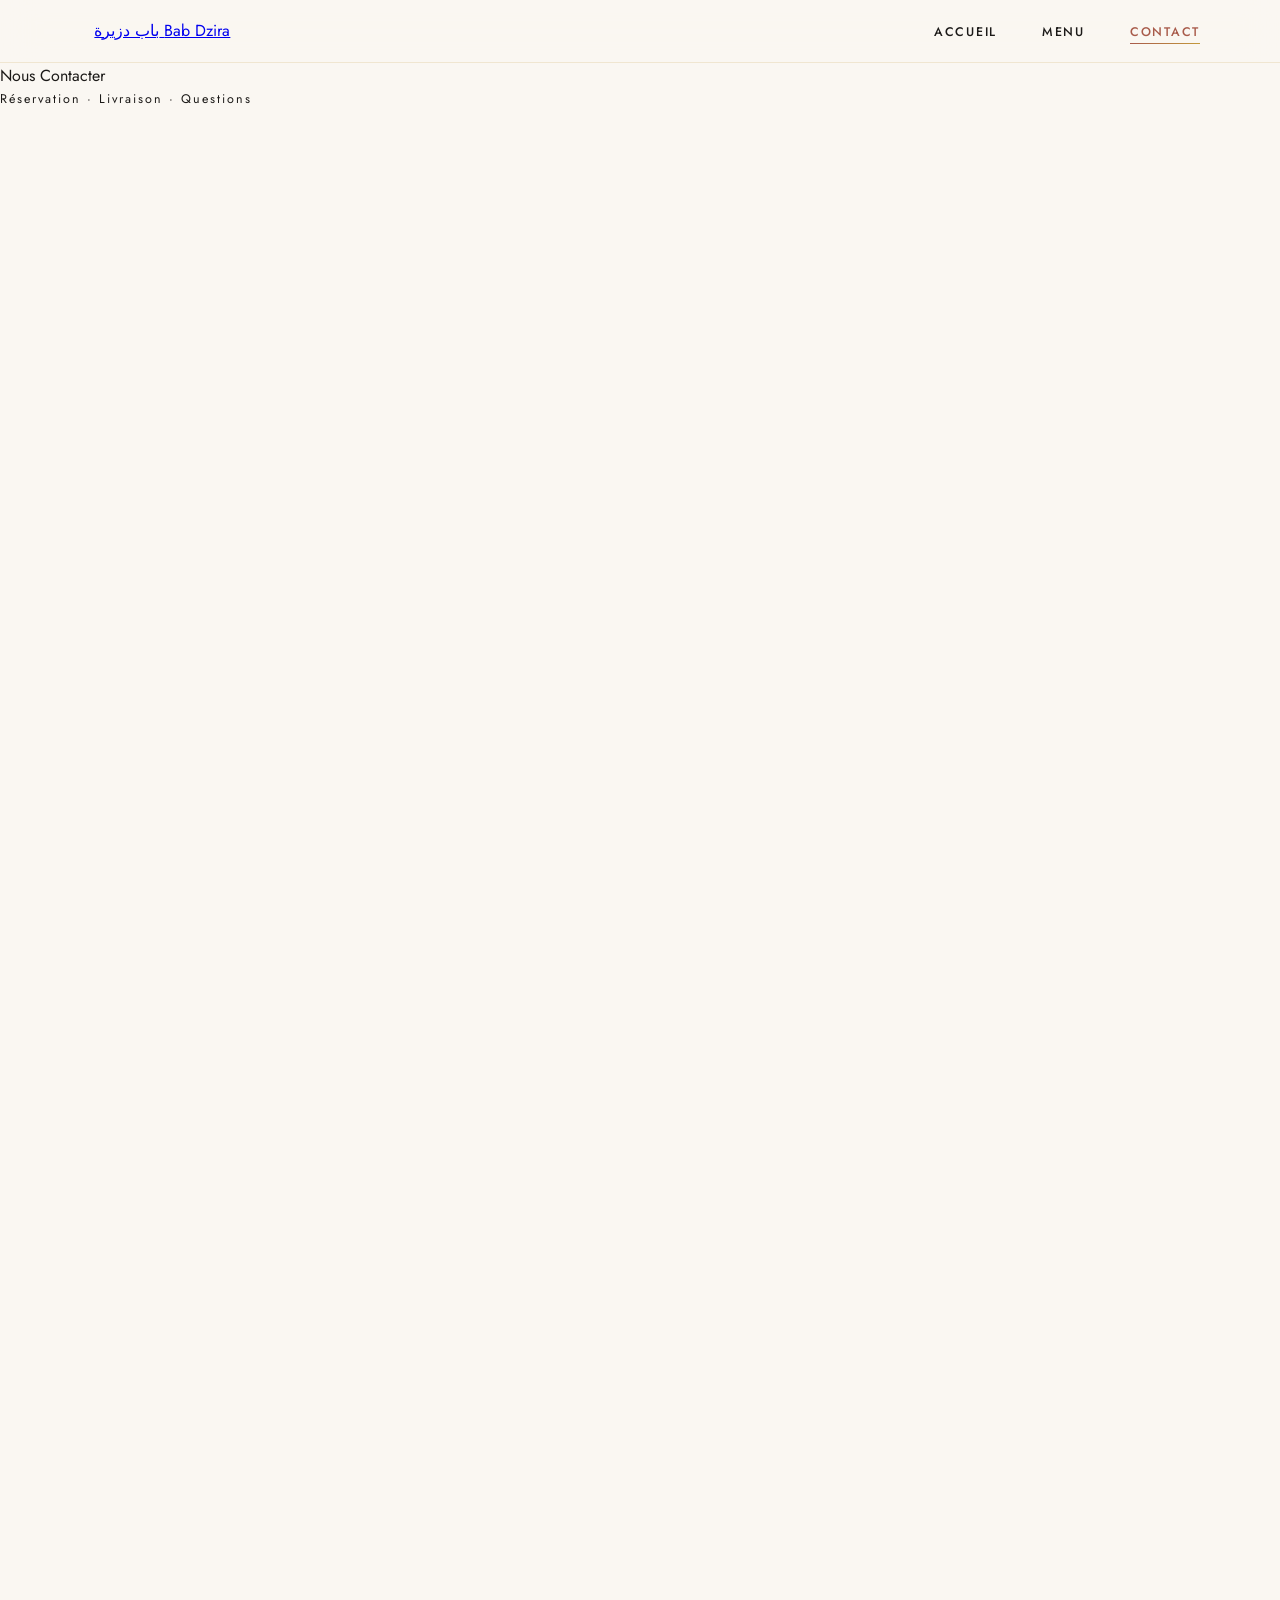
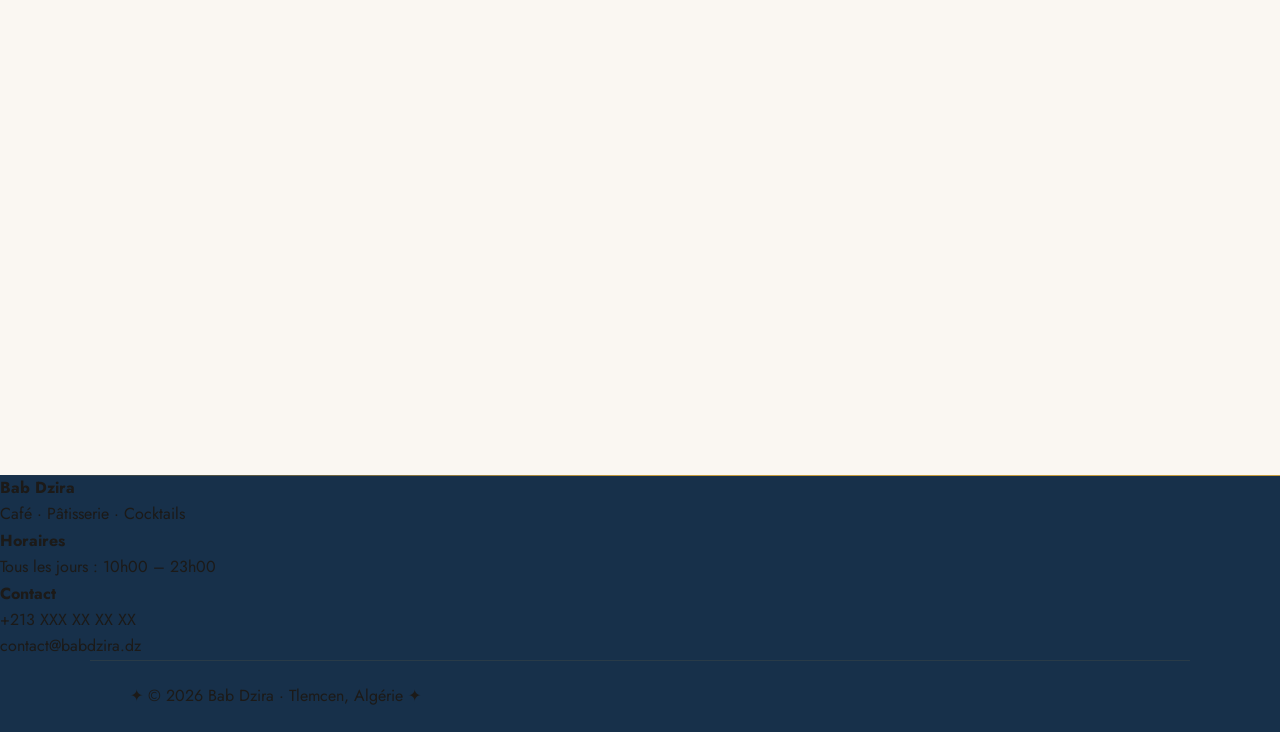
==== commit 514b6aee: "Add files via upload" ====
--- a/contact.html
+++ b/contact.html
@@ -5,105 +5,98 @@
     <meta name="viewport" content="width=device-width, initial-scale=1.0">
     <title>Contact | Bab Dzira</title>
     <link rel="stylesheet" href="style.css">
-    <script type="module" src="https://ajax.googleapis.com/ajax/libs/model-viewer/3.5.0/model-viewer.min.js"></script>
 </head>
 <body>
-    <div class="bg-pattern"></div>
-    <header>
-        <nav>
-            <div class="logo">
-                <div class="logo-placeholder">
-                    <img src="babdzira.png" alt="Bab Dzira Logo" class="logo-img" onerror="this.style.opacity='0.5'">
-                </div>
-                <span class="logo-text">Bab Dzira</span>
+
+<header>
+    <nav>
+        <a class="logo" href="index.html">
+            <div class="logo-medal">
+                <svg viewBox="0 0 40 40" xmlns="http://www.w3.org/2000/svg">
+                    <rect x="4" y="28" width="32" height="4" rx="1"/>
+                    <path d="M8 28 V18 Q8 8 20 8 Q32 8 32 18 V28" fill="none" stroke-width="2.5" stroke="currentColor" stroke-linejoin="round"/>
+                    <line x1="20" y1="8" x2="20" y2="28" stroke="currentColor" stroke-width="1.5"/>
+                    <circle cx="20" cy="6" r="2"/>
+                </svg>
             </div>
-            <ul class="nav-links">
-                <li><a href="index.html">Accueil</a></li>
-                <li><a href="menu.html">Menu</a></li>
-                <li><a href="contact.html" class="active">Contact</a></li>
-            </ul>
-            <div class="hamburger">
-                <span></span><span></span><span></span>
+            <div class="logo-words">
+                <span class="logo-ar">باب دزيرة</span>
+                <span class="logo-fr">Bab Dzira</span>
             </div>
-        </nav>
-    </header>
+        </a>
+        <ul class="nav-links">
+            <li><a href="index.html">Accueil</a></li>
+            <li><a href="menu.html">Menu</a></li>
+            <li><a href="contact.html" class="active">Contact</a></li>
+        </ul>
+        <div class="hamburger"><span></span><span></span><span></span></div>
+    </nav>
+</header>
 
-    <main>
-        <section class="contact-header">
-            <h1>Nous contacter</h1>
-            <div class="section-divider"></div>
-            <div class="ornament-row">
-                <span class="ornament-line"></span>
-                <span class="ornament-star">✦</span>
-                <span class="ornament-star">◆</span>
-                <span class="ornament-star">✦</span>
-                <span class="ornament-line"></span>
+<main>
+    <div class="contact-head">
+        <div class="sec-title">
+            <span class="sec-line"></span>
+            <span class="sec-text">Nous Contacter</span>
+            <span class="sec-line"></span>
+        </div>
+        <p class="contact-head" style="padding:0 0 .5rem;font-size:.78rem;color:var(--text-muted);letter-spacing:2px;">Réservation · Livraison · Questions</p>
+    </div>
+
+    <div class="contact-grid">
+
+        <!-- Info -->
+        <div class="c-card reveal">
+            <h2>✦ Informations</h2>
+
+            <div class="info-row">
+                <svg viewBox="0 0 24 24" fill="none" stroke="currentColor" stroke-width="2"><path d="M21 10c0 7-9 13-9 13s-9-6-9-13a9 9 0 0 1 18 0z"/><circle cx="12" cy="10" r="3"/></svg>
+                Tlemcen, Algérie
             </div>
-            <p>Réservation, livraison ou simple question</p>
-            <div class="orange-bar"></div>
-        </section>
-
-        <div class="contact-container">
-            <!-- Info card with corner ornaments -->
-            <div class="contact-info reveal-left" style="position:relative;overflow:hidden;">
-                <svg class="corner-svg top-left" viewBox="0 0 60 60" fill="none" stroke="currentColor" stroke-width="2.5">
-                    <path d="M5 5 L5 32 Q5 55 30 55"/>
-                    <circle cx="5" cy="5" r="3" fill="currentColor"/>
-                    <circle cx="30" cy="55" r="3" fill="currentColor"/>
-                </svg>
-                <svg class="corner-svg bot-right" viewBox="0 0 60 60" fill="none" stroke="currentColor" stroke-width="2.5">
-                    <path d="M5 5 L5 32 Q5 55 30 55"/>
-                    <circle cx="5" cy="5" r="3" fill="currentColor"/>
-                    <circle cx="30" cy="55" r="3" fill="currentColor"/>
-                </svg>
-
-                <h2>✦ Informations</h2>
-                <div class="orange-bar" style="margin:0 0 1rem 0;width:30px;border-radius:4px;"></div>
-                <div class="info-item location">Adresse : Tlemcen, Algérie</div>
-                <div class="info-item phone">Téléphone : +213 XXX XX XX XX</div>
-                <div class="info-item email">Email : contact@babdzira.dz</div>
-                <div class="info-item clock">Horaires : Tous les jours, 10h00 – 23h00</div>
-                <div class="info-item delivery">Commandes : Yassir, Temtem, livraison directe</div>
-                <div class="ornament-row" style="margin-top:1.5rem;justify-content:flex-start;">
-                    <span class="ornament-star" style="font-size:0.7rem;">✦</span>
-                    <span class="ornament-star" style="font-size:0.7rem;">✦</span>
-                    <span class="ornament-star" style="font-size:0.7rem;">✦</span>
-                </div>
+            <div class="info-row">
+                <svg viewBox="0 0 24 24" fill="none" stroke="currentColor" stroke-width="2"><path d="M22 16.92v3a2 2 0 0 1-2.18 2 19.79 19.79 0 0 1-8.63-3.07A19.5 19.5 0 0 1 4.69 12 19.79 19.79 0 0 1 1.63 3.38 2 2 0 0 1 3.59 1h3a2 2 0 0 1 2 1.72c.127.96.361 1.903.7 2.81a2 2 0 0 1-.45 2.11L7.91 8.6a16 16 0 0 0 6 6l.94-.94a2 2 0 0 1 2.11-.45c.907.339 1.85.573 2.81.7A2 2 0 0 1 21.5 16z"/></svg>
+                +213 XXX XX XX XX
             </div>
-
-            <!-- Contact form -->
-            <div class="contact-form reveal" style="position:relative;overflow:hidden;">
-                <svg class="corner-svg top-right" viewBox="0 0 60 60" fill="none" stroke="currentColor" stroke-width="2.5">
-                    <path d="M5 5 L5 32 Q5 55 30 55"/>
-                    <circle cx="5" cy="5" r="3" fill="currentColor"/>
-                    <circle cx="30" cy="55" r="3" fill="currentColor"/>
-                </svg>
-                <svg class="corner-svg bot-left" viewBox="0 0 60 60" fill="none" stroke="currentColor" stroke-width="2.5">
-                    <path d="M5 5 L5 32 Q5 55 30 55"/>
-                    <circle cx="5" cy="5" r="3" fill="currentColor"/>
-                    <circle cx="30" cy="55" r="3" fill="currentColor"/>
-                </svg>
-
-                <h2>Envoyez-nous un message</h2>
-                <div class="orange-bar" style="margin:0 0 1rem 0;width:30px;border-radius:4px;"></div>
-                <input type="text" placeholder="Nom complet" required>
-                <input type="email" placeholder="Email" required>
-                <input type="tel" placeholder="Téléphone">
-                <textarea rows="5" placeholder="Votre message..."></textarea>
-                <button type="submit" class="btn-primary">Envoyer ✦</button>
+            <div class="info-row">
+                <svg viewBox="0 0 24 24" fill="none" stroke="currentColor" stroke-width="2"><path d="M4 4h16c1.1 0 2 .9 2 2v12c0 1.1-.9 2-2 2H4c-1.1 0-2-.9-2-2V6c0-1.1.9-2 2-2z"/><polyline points="22,6 12,13 2,6"/></svg>
+                contact@babdzira.dz
+            </div>
+            <div class="info-row">
+                <svg viewBox="0 0 24 24" fill="none" stroke="currentColor" stroke-width="2"><circle cx="12" cy="12" r="10"/><polyline points="12 6 12 12 16 14"/></svg>
+                Tous les jours · 10h00 – 23h00
+            </div>
+            <div class="info-row">
+                <svg viewBox="0 0 24 24" fill="none" stroke="currentColor" stroke-width="2"><path d="M5 12h14M12 5l7 7-7 7"/></svg>
+                Yassir · Temtem · Livraison directe
             </div>
         </div>
-    </main>
 
-    <footer>
-        <div class="footer-content">
-            <div class="footer-section"><h4>Bab Dzira</h4><p>Café · Pâtisserie · Cocktails</p></div>
-            <div class="footer-section"><h4>Horaires</h4><p>Tous les jours : 10h00 – 23h00</p></div>
-            <div class="footer-section"><h4>Contact</h4><p>Tél : +213 XXX XX XX XX</p><p>Email : contact@babdzira.dz</p></div>
+        <!-- Form -->
+        <div class="c-card reveal">
+            <h2>✦ Envoyez un message</h2>
+            <form class="contact-form-el">
+                <input type="text"  placeholder="Nom complet" required>
+                <input type="email" placeholder="Adresse email" required>
+                <input type="tel"   placeholder="Numéro de téléphone">
+                <textarea rows="5"  placeholder="Votre message..."></textarea>
+                <button type="submit" class="btn-gold" style="width:100%;text-align:center;display:block;border-radius:12px;">
+                    Envoyer le message
+                </button>
+            </form>
         </div>
-        <div class="footer-bottom"><p>✦ &copy; 2026 Bab Dzira ✦</p></div>
-    </footer>
 
-    <script src="script.js"></script>
+    </div>
+</main>
+
+<footer>
+    <div class="footer-inner">
+        <div class="footer-col"><h4>Bab Dzira</h4><p>Café · Pâtisserie · Cocktails</p></div>
+        <div class="footer-col"><h4>Horaires</h4><p>Tous les jours : 10h00 – 23h00</p></div>
+        <div class="footer-col"><h4>Contact</h4><p>+213 XXX XX XX XX</p><p>contact@babdzira.dz</p></div>
+    </div>
+    <div class="footer-bottom">✦ &copy; 2026 Bab Dzira · Tlemcen, Algérie ✦</div>
+</footer>
+
+<script src="script.js"></script>
 </body>
 </html>
--- a/style.css
+++ b/style.css
@@ -1,714 +1,515 @@
+@import url('https://fonts.googleapis.com/css2?family=Cormorant+Garamond:ital,wght@0,300;0,400;0,600;1,300;1,400&family=Jost:wght@300;400;500;600&display=swap');
+
 :root {
-    --med-blue: #1B4A6B;
-    --med-blue-light: #2C6E8F;
-    --med-terracotta: #C46D5E;
-    --med-terracotta-light: #D9897A;
-    --med-ocre: #D4A259;
-    --med-sand: #F5E6D3;
-    --med-white: #FFFDF9;
-    --med-dark: #2C2A29;
-    --glass-bg: rgba(255, 253, 249, 0.85);
-    --shadow: 0 15px 35px rgba(0, 0, 0, 0.1);
-    --shadow-gold: 0 0 20px rgba(212, 162, 89, 0.3);
-    --light-orange: #FFA94D;
-    --light-orange-soft: rgba(255, 169, 77, 0.18);
-    --light-orange-glow: rgba(255, 169, 77, 0.45);
-}
-
-* {
-    margin: 0;
-    padding: 0;
-    box-sizing: border-box;
-    font-family: 'Segoe UI', 'Poppins', 'Helvetica Neue', sans-serif;
-}
+    --cream:        #FAF7F2;
+    --cream-dark:   #F0EBE2;
+    --charcoal:     #1C1A18;
+    --navy:         #17304A;
+    --navy-mid:     #204563;
+    --terra:        #A85B4A;
+    --amber:        #C49A3C;
+    --amber-soft:   rgba(196,154,60,0.12);
+    --amber-glow:   rgba(196,154,60,0.30);
+    --ornament:     #C49A3C;
+    --glass:        rgba(250,247,242,0.94);
+    --shadow-soft:  0 8px 40px rgba(28,26,24,0.07);
+    --shadow-med:   0 16px 50px rgba(28,26,24,0.11);
+    --border:       rgba(196,154,60,0.18);
+    --border-hover: rgba(196,154,60,0.45);
+}
+
+*,*::before,*::after { margin:0; padding:0; box-sizing:border-box; }
+html { scroll-behavior:smooth; }
 
 body {
-    background: var(--med-sand);
-    color: var(--med-dark);
-    line-height: 1.6;
-}
-
-/* ========== BACKGROUND PATTERN ========== */
+    background: var(--cream);
+    color: var(--charcoal);
+    font-family: 'Jost', sans-serif;
+    font-weight: 400;
+    line-height: 1.65;
+    -webkit-font-smoothing: antialiased;
+}
+
+/* ===== BG ===== */
 .bg-pattern {
-    position: fixed;
-    top: 0;
-    left: 0;
-    width: 100%;
-    height: 100%;
+    position:fixed; inset:0;
     background-image:
-        radial-gradient(circle at 10% 20%, rgba(255, 169, 77, 0.07) 2px, transparent 2px),
-        radial-gradient(circle at 90% 80%, rgba(196, 109, 94, 0.06) 1px, transparent 1px),
-        radial-gradient(circle at 50% 50%, rgba(255, 169, 77, 0.04) 1px, transparent 1px);
-    background-size: 50px 50px, 30px 30px, 70px 70px;
-    z-index: -2;
-}
-
-/* ========== KEYFRAMES ========== */
-@keyframes fadeInUp {
-    from { opacity: 0; transform: translateY(40px); }
-    to   { opacity: 1; transform: translateY(0); }
-}
-@keyframes fadeInLeft {
-    from { opacity: 0; transform: translateX(-40px); }
-    to   { opacity: 1; transform: translateX(0); }
-}
-@keyframes floatGently {
-    0%, 100% { transform: translateY(0) rotate(0deg); }
-    50%       { transform: translateY(-12px) rotate(4deg); }
-}
-@keyframes spinSlow {
-    from { transform: rotate(0deg); }
-    to   { transform: rotate(360deg); }
-}
-@keyframes shimmerPrice {
-    0%   { background-position: -200% center; }
-    100% { background-position:  200% center; }
-}
-@keyframes rippleAnim {
-    to { transform: scale(5); opacity: 0; }
-}
-@keyframes sparkleFloat {
-    0%   { opacity: 0; transform: translateY(0) scale(0); }
-    20%  { opacity: 0.8; transform: translateY(-15px) scale(1); }
-    80%  { opacity: 0.3; transform: translateY(-70px) scale(0.7); }
-    100% { opacity: 0; transform: translateY(-110px) scale(0); }
-}
-@keyframes ornamentPulse {
-    0%, 100% { opacity: 0.35; transform: scale(1); }
-    50%       { opacity: 0.6;  transform: scale(1.08); }
-}
-@keyframes borderGlow {
-    0%, 100% { box-shadow: 0 0 0 0 var(--light-orange-soft); }
-    50%       { box-shadow: 0 0 0 6px var(--light-orange-soft); }
-}
-@keyframes gradientShift {
-    0%   { background-position: 0% 50%; }
-    50%  { background-position: 100% 50%; }
-    100% { background-position: 0% 50%; }
-}
-@keyframes diamondSpin {
-    0%   { transform: rotate(0deg) scale(1); opacity: 0.4; }
-    50%  { transform: rotate(180deg) scale(1.1); opacity: 0.7; }
-    100% { transform: rotate(360deg) scale(1); opacity: 0.4; }
-}
-
-/* ========== SCROLL REVEAL ========== */
+        radial-gradient(ellipse at 15% 10%, rgba(196,154,60,.05) 0%, transparent 60%),
+        radial-gradient(ellipse at 85% 90%, rgba(168,91,74,.04) 0%, transparent 60%);
+    z-index:-2; pointer-events:none;
+}
+
+/* ===== KEYFRAMES ===== */
+@keyframes shimmer {
+    0%   { background-position:-300% center; }
+    100% { background-position: 300% center; }
+}
+@keyframes linePulse {
+    0%,100% { opacity:.25; }
+    50%      { opacity:.65; }
+}
+@keyframes floatY {
+    0%,100% { transform:translateY(0) rotate(var(--r,0deg)); }
+    50%      { transform:translateY(-12px) rotate(var(--r,0deg)); }
+}
+@keyframes ripple {
+    to { transform:scale(4); opacity:0; }
+}
+@keyframes fadeUp {
+    from { opacity:0; transform:translateY(24px); }
+    to   { opacity:1; transform:translateY(0); }
+}
+
+/* ===== REVEAL ===== */
 .reveal {
-    opacity: 0;
-    transform: translateY(45px);
-    transition: opacity 0.75s cubic-bezier(0.22, 1, 0.36, 1),
-                transform 0.75s cubic-bezier(0.22, 1, 0.36, 1);
+    opacity:0;
+    transform:translateY(22px);
+    transition: opacity .8s cubic-bezier(.22,1,.36,1),
+                transform .8s cubic-bezier(.22,1,.36,1);
 }
 .reveal-left {
-    opacity: 0;
-    transform: translateX(-45px);
-    transition: opacity 0.75s cubic-bezier(0.22, 1, 0.36, 1),
-                transform 0.75s cubic-bezier(0.22, 1, 0.36, 1);
-}
-.reveal.visible,
-.reveal-left.visible {
-    opacity: 1;
-    transform: translate(0);
-}
-
-/* ========== ORNAMENT ELEMENTS ========== */
-
-/* Ornament row with line + star + line */
-.ornament-row {
-    display: flex;
-    align-items: center;
-    justify-content: center;
-    gap: 0.8rem;
-    margin: 1.2rem auto;
-}
-.ornament-line {
-    height: 1px;
-    width: 100px;
-    background: linear-gradient(90deg, transparent, var(--light-orange), transparent);
-    border-radius: 2px;
-}
-.ornament-star {
-    color: var(--light-orange);
-    font-size: 1.1rem;
-    animation: ornamentPulse 3s ease-in-out infinite;
-    display: inline-block;
-}
-.ornament-star:nth-child(2) { animation-delay: 0.5s; }
-.ornament-star:nth-child(4) { animation-delay: 1s; }
-
-/* Corner SVG ornament */
-.corner-ornament-wrap {
-    position: relative;
-}
-.corner-svg {
-    position: absolute;
-    width: 65px;
-    height: 65px;
-    color: var(--light-orange);
-    opacity: 0.35;
-    pointer-events: none;
-    animation: ornamentPulse 4s ease-in-out infinite;
-}
-.corner-svg.top-left  { top: 12px; left: 12px; }
-.corner-svg.top-right { top: 12px; right: 12px; transform: scaleX(-1); }
-.corner-svg.bot-left  { bottom: 12px; left: 12px; transform: scaleY(-1); }
-.corner-svg.bot-right { bottom: 12px; right: 12px; transform: scale(-1); }
-
-/* Floating geometric shapes (hero background) */
-.geo-shape {
-    position: absolute;
-    pointer-events: none;
-    color: var(--light-orange);
-    opacity: 0.12;
-    animation: floatGently ease-in-out infinite;
-}
-
-/* Diamond row separator */
-.diamond-sep {
-    text-align: center;
-    color: var(--light-orange);
-    font-size: 0.75rem;
-    letter-spacing: 10px;
-    margin: 0.5rem 0;
-    animation: ornamentPulse 4s ease-in-out infinite;
-}
-
-/* Animated orange accent bar */
-.orange-bar {
-    width: 40px;
-    height: 3px;
-    background: linear-gradient(90deg, var(--light-orange), var(--med-ocre), var(--light-orange));
-    background-size: 200% auto;
-    animation: shimmerPrice 2s linear infinite;
-    border-radius: 4px;
-    margin: 0.8rem auto;
-}
-
-/* ========== HEADER ========== */
+    opacity:0;
+    transform:translateX(-22px);
+    transition: opacity .8s cubic-bezier(.22,1,.36,1),
+                transform .8s cubic-bezier(.22,1,.36,1);
+}
+.reveal.visible, .reveal-left.visible {
+    opacity:1; transform:translate(0);
+}
+
+/* ===== ORNAMENT ELEMENTS ===== */
+.orna-row {
+    display:flex; align-items:center; justify-content:center;
+    gap:.9rem; margin:1.3rem auto;
+}
+.orna-line {
+    height:1px; flex:1; max-width:130px;
+    background:linear-gradient(90deg, transparent, var(--ornament), transparent);
+    animation: linePulse 4s ease-in-out infinite;
+}
+.orna-diamond {
+    width:6px; height:6px;
+    background:var(--ornament);
+    transform:rotate(45deg);
+    opacity:.6; flex-shrink:0;
+}
+.orna-bar {
+    width:34px; height:1.5px;
+    margin:.9rem auto;
+    background:linear-gradient(90deg, var(--terra), var(--amber), var(--ornament), var(--amber), var(--terra));
+    background-size:300% auto;
+    animation:shimmer 4s linear infinite;
+    border-radius:2px;
+}
+
+/* Corner deco */
+.cdeco {
+    position:absolute; width:48px; height:48px;
+    pointer-events:none;
+}
+.cdeco svg { width:100%; height:100%; color:var(--ornament); opacity:.22; }
+.cdeco.tl { top:14px; left:14px; }
+.cdeco.tr { top:14px; right:14px; transform:scaleX(-1); }
+.cdeco.bl { bottom:14px; left:14px; transform:scaleY(-1); }
+.cdeco.br { bottom:14px; right:14px; transform:scale(-1); }
+
+/* Floating geo shapes */
+.geo {
+    position:absolute; pointer-events:none;
+    color:var(--ornament);
+    animation:floatY ease-in-out infinite;
+}
+
+/* ===== HEADER ===== */
 header {
-    background: var(--glass-bg);
-    backdrop-filter: blur(12px);
-    border-bottom: 1px solid rgba(255, 169, 77, 0.25);
-    position: sticky;
-    top: 0;
-    z-index: 100;
-    transition: box-shadow 0.3s ease, background 0.3s ease;
-}
-header.scrolled {
-    background: rgba(255, 253, 249, 0.97);
-    box-shadow: 0 4px 20px rgba(0,0,0,0.08);
-}
+    position:sticky; top:0; z-index:200;
+    background:var(--glass);
+    backdrop-filter:blur(18px) saturate(160%);
+    -webkit-backdrop-filter:blur(18px) saturate(160%);
+    border-bottom:1px solid var(--border);
+    transition:box-shadow .4s ease;
+}
+header.scrolled { box-shadow:0 4px 30px rgba(28,26,24,.08); }
 
 nav {
-    max-width: 1200px;
-    margin: 0 auto;
-    padding: 1rem 2rem;
-    display: flex;
-    justify-content: space-between;
-    align-items: center;
-    flex-wrap: wrap;
-}
-
-.logo {
-    display: flex;
-    align-items: center;
-    gap: 1rem;
-}
+    max-width:1200px; margin:0 auto;
+    padding:1.1rem 2.5rem;
+    display:flex; justify-content:space-between; align-items:center;
+}
+
+.logo { display:flex; align-items:center; gap:.9rem; }
 .logo-placeholder {
-    width: 50px;
-    height: 50px;
-    background: linear-gradient(135deg, var(--med-terracotta), var(--light-orange));
-    border-radius: 50%;
-    display: flex;
-    align-items: center;
-    justify-content: center;
-    overflow: hidden;
-    box-shadow: 0 4px 12px var(--light-orange-glow);
-    animation: borderGlow 3s ease-in-out infinite;
-}
-.logo-img {
-    max-width: 100%;
-    max-height: 100%;
-    object-fit: contain;
-}
+    width:42px; height:42px;
+    background:linear-gradient(135deg, var(--navy), var(--navy-mid));
+    border-radius:50%;
+    display:flex; align-items:center; justify-content:center;
+    overflow:hidden;
+    border:1.5px solid var(--border-hover);
+    box-shadow:0 2px 12px var(--amber-soft);
+}
+.logo-img { max-width:100%; max-height:100%; object-fit:contain; }
 .logo-text {
-    font-size: 1.6rem;
-    font-weight: 600;
-    color: var(--med-blue);
-    letter-spacing: 1px;
-}
-
-.nav-links {
-    display: flex;
-    gap: 2.5rem;
-    list-style: none;
-}
+    font-family:'Cormorant Garamond', serif;
+    font-size:1.55rem; font-weight:600;
+    color:var(--navy); letter-spacing:.04em;
+}
+
+.nav-links { display:flex; gap:2.8rem; list-style:none; }
 .nav-links a {
-    text-decoration: none;
-    color: var(--med-dark);
-    font-weight: 500;
-    transition: all 0.3s ease;
-    padding: 0.5rem 0;
-    position: relative;
+    text-decoration:none; color:var(--charcoal);
+    font-size:.78rem; font-weight:500;
+    letter-spacing:.14em; text-transform:uppercase;
+    transition:color .3s ease; position:relative; padding-bottom:3px;
 }
 .nav-links a::after {
-    content: '';
-    position: absolute;
-    bottom: 0; left: 0;
-    width: 0; height: 2px;
-    background: linear-gradient(90deg, var(--med-terracotta), var(--light-orange));
-    transition: width 0.3s ease;
-    border-radius: 2px;
-}
-.nav-links a:hover::after,
-.nav-links a.active::after { width: 100%; }
-.nav-links a:hover,
-.nav-links a.active { color: var(--med-terracotta); }
-
-.hamburger {
-    display: none;
-    flex-direction: column;
-    cursor: pointer;
-}
-.hamburger span {
-    width: 25px; height: 2px;
-    background: var(--med-dark);
-    margin: 3px 0;
-    transition: 0.3s;
-}
-
-/* ========== HERO ========== */
+    content:''; position:absolute;
+    bottom:0; left:0; width:0; height:1px;
+    background:linear-gradient(90deg, var(--terra), var(--amber));
+    transition:width .35s ease;
+}
+.nav-links a:hover, .nav-links a.active { color:var(--terra); }
+.nav-links a:hover::after, .nav-links a.active::after { width:100%; }
+
+.hamburger { display:none; flex-direction:column; gap:5px; cursor:pointer; }
+.hamburger span { display:block; width:24px; height:1.5px; background:var(--charcoal); transition:.3s; }
+
+/* ===== HERO ===== */
 .hero {
-    min-height: 80vh;
-    display: flex;
-    align-items: center;
-    justify-content: center;
-    text-align: center;
-    padding: 4rem 2rem;
-    background: linear-gradient(135deg,
-        rgba(27, 74, 107, 0.06),
-        rgba(255, 169, 77, 0.06),
-        rgba(196, 109, 94, 0.05));
-    position: relative;
-    overflow: hidden;
-}
-.hero-content {
-    max-width: 800px;
-    position: relative;
-    z-index: 2;
-}
-.hero-badge {
-    display: inline-block;
-    background: linear-gradient(135deg, var(--med-terracotta), var(--light-orange));
-    color: white;
-    padding: 0.5rem 1.4rem;
-    border-radius: 40px;
-    font-size: 0.8rem;
-    letter-spacing: 2px;
-    margin-bottom: 1.5rem;
-    box-shadow: 0 4px 15px var(--light-orange-glow);
-    animation: fadeInUp 0.8s ease both;
+    min-height:88vh; display:flex;
+    align-items:center; justify-content:center;
+    text-align:center; padding:5rem 2rem;
+    position:relative; overflow:hidden;
+    background:linear-gradient(160deg,
+        rgba(23,48,74,.04) 0%,
+        rgba(196,154,60,.025) 50%,
+        rgba(168,91,74,.04) 100%);
+}
+.hero-content { position:relative; z-index:2; max-width:700px; }
+
+.hero-eyebrow {
+    display:inline-block;
+    font-size:.7rem; font-weight:500;
+    letter-spacing:.3em; text-transform:uppercase;
+    color:var(--terra); margin-bottom:1.6rem;
+    animation:fadeUp .7s ease both;
 }
 .hero h1 {
-    font-size: 4.5rem;
-    font-weight: 700;
-    color: var(--med-blue);
-    margin-bottom: 1rem;
-    animation: fadeInUp 0.9s ease 0.1s both;
-}
-.hero-divider {
-    width: 80px; height: 3px;
-    background: linear-gradient(90deg, var(--med-terracotta), var(--light-orange), var(--med-ocre));
-    background-size: 200% auto;
-    animation: shimmerPrice 2.5s linear infinite;
-    border-radius: 4px;
-    margin: 1.5rem auto;
-}
-.hero p {
-    font-size: 1.2rem;
-    color: var(--med-dark);
-    margin-bottom: 2rem;
-    animation: fadeInUp 1s ease 0.2s both;
-}
-
-/* ========== BUTTONS ========== */
+    font-family:'Cormorant Garamond', serif;
+    font-size:5.4rem; font-weight:300;
+    line-height:1.05; color:var(--navy);
+    animation:fadeUp .8s ease .1s both;
+}
+.hero h1 em { font-style:italic; font-weight:400; color:var(--terra); }
+.hero-sub {
+    font-size:.82rem; font-weight:300;
+    letter-spacing:.2em; text-transform:uppercase;
+    color:var(--charcoal); opacity:.55;
+    margin:1.8rem 0 2.6rem;
+    animation:fadeUp .9s ease .2s both;
+}
+
+/* ===== BUTTONS ===== */
 .btn-primary {
-    background: linear-gradient(135deg, var(--med-blue), var(--med-blue-light));
-    color: white;
-    padding: 0.9rem 2.2rem;
-    border: none;
-    border-radius: 40px;
-    font-weight: 600;
-    text-decoration: none;
-    display: inline-block;
-    transition: all 0.3s ease;
-    cursor: pointer;
-    letter-spacing: 1px;
-    box-shadow: var(--shadow);
-    position: relative;
-    overflow: hidden;
-    animation: fadeInUp 1.1s ease 0.3s both;
-}
-.btn-primary:hover {
-    transform: translateY(-3px);
-    box-shadow: 0 8px 25px var(--light-orange-glow);
-}
+    display:inline-block; text-decoration:none;
+    font-size:.75rem; font-weight:500;
+    letter-spacing:.2em; text-transform:uppercase;
+    color:var(--cream); background:var(--navy);
+    padding:1rem 2.6rem; border:none; border-radius:2px;
+    cursor:pointer; position:relative; overflow:hidden;
+    transition:transform .25s ease, box-shadow .35s ease;
+    animation:fadeUp 1s ease .3s both;
+    box-shadow:0 4px 20px rgba(23,48,74,.18);
+}
+.btn-primary::before {
+    content:''; position:absolute; inset:0;
+    background:linear-gradient(135deg, var(--terra), #C27060);
+    opacity:0; transition:opacity .35s ease;
+}
+.btn-primary:hover::before { opacity:1; }
+.btn-primary:hover { transform:translateY(-2px); box-shadow:0 8px 28px rgba(168,91,74,.28); }
+.btn-primary > * { position:relative; z-index:1; }
+
 .ripple {
-    position: absolute;
-    border-radius: 50%;
-    background: rgba(255, 255, 255, 0.35);
-    transform: scale(0);
-    animation: rippleAnim 0.65s linear;
-    pointer-events: none;
-    width: 20px; height: 20px;
-    margin-left: -10px; margin-top: -10px;
-}
-
-/* ========== FEATURES ========== */
+    position:absolute; border-radius:50%;
+    background:rgba(255,255,255,.25); transform:scale(0);
+    animation:ripple .65s linear; pointer-events:none;
+    width:20px; height:20px; margin:-10px 0 0 -10px;
+}
+
+/* ===== FEATURES ===== */
 .features {
-    max-width: 1200px;
-    margin: 4rem auto;
-    display: flex;
-    gap: 2rem;
-    flex-wrap: wrap;
-    padding: 0 2rem;
+    max-width:1100px; margin:5rem auto;
+    display:grid; grid-template-columns:repeat(3,1fr);
+    gap:1.8rem; padding:0 2.5rem;
 }
 .feature-card {
-    background: var(--glass-bg);
-    backdrop-filter: blur(8px);
-    border: 1px solid rgba(255, 169, 77, 0.3);
-    border-radius: 24px;
-    padding: 2rem;
-    text-align: center;
-    flex: 1;
-    min-width: 200px;
-    transition: all 0.4s cubic-bezier(0.22, 1, 0.36, 1);
-    position: relative;
-    overflow: hidden;
-}
-.feature-card::before {
-    content: '';
-    position: absolute;
-    top: 0; left: 0; right: 0;
-    height: 2px;
-    background: linear-gradient(90deg, transparent, var(--light-orange), transparent);
-    opacity: 0;
-    transition: opacity 0.3s ease;
-}
-.feature-card:hover::before { opacity: 1; }
-.feature-card:hover {
-    transform: translateY(-10px);
-    border-color: var(--light-orange);
-    box-shadow: 0 20px 40px var(--light-orange-soft);
-}
+    background:#FEFCF8;
+    border:1px solid var(--border); border-radius:3px;
+    padding:2.4rem 2rem; text-align:center;
+    position:relative; overflow:hidden;
+    transition:border-color .35s ease, box-shadow .35s ease, transform .35s ease;
+}
+.feature-card::after {
+    content:''; position:absolute; bottom:0; left:0; right:0;
+    height:2px;
+    background:linear-gradient(90deg, transparent, var(--ornament), transparent);
+    opacity:0; transition:opacity .35s ease;
+}
+.feature-card:hover { border-color:var(--border-hover); box-shadow:var(--shadow-med); transform:translateY(-4px); }
+.feature-card:hover::after { opacity:1; }
+
 .feature-icon {
-    width: 60px; height: 60px;
-    margin: 0 auto 1.5rem;
-    background: linear-gradient(135deg, var(--med-terracotta), var(--light-orange));
-    border-radius: 50%;
-    display: flex;
-    align-items: center;
-    justify-content: center;
-    position: relative;
-    box-shadow: 0 6px 18px var(--light-orange-glow);
-    transition: transform 0.3s ease;
-}
-.feature-card:hover .feature-icon { transform: rotate(10deg) scale(1.1); }
-.feature-icon::before { font-size: 28px; color: white; }
-.feature-icon-dessert::before { content: "🍰"; }
-.feature-icon-cafe::before    { content: "☕"; }
-.feature-icon-cocktail::before{ content: "🍸"; }
-.feature-card h3 { font-size: 1.3rem; margin-bottom: 0.8rem; color: var(--med-blue); }
-.feature-card p  { color: var(--med-dark); font-size: 0.9rem; }
-
-/* ========== ABOUT ========== */
+    width:50px; height:50px; margin:0 auto 1.4rem;
+    display:flex; align-items:center; justify-content:center;
+    border:1px solid var(--border-hover); border-radius:50%;
+    background:linear-gradient(135deg, rgba(196,154,60,.07), rgba(168,91,74,.05));
+    transition:transform .3s ease, box-shadow .3s ease;
+}
+.feature-card:hover .feature-icon { transform:scale(1.06); box-shadow:0 4px 16px var(--amber-glow); }
+.feature-icon::before { font-size:21px; }
+.feature-icon-dessert::before { content:"🍰"; }
+.feature-icon-cafe::before    { content:"☕"; }
+.feature-icon-cocktail::before{ content:"🍸"; }
+
+.feature-card h3 {
+    font-family:'Cormorant Garamond', serif;
+    font-size:1.2rem; font-weight:600;
+    color:var(--navy); margin-bottom:.6rem;
+}
+.feature-card p { font-size:.84rem; font-weight:300; opacity:.62; line-height:1.7; }
+
+/* ===== SECTION LABELS ===== */
+.section-label {
+    display:block; font-size:.68rem; font-weight:500;
+    letter-spacing:.28em; text-transform:uppercase; color:var(--terra);
+    margin-bottom:.7rem;
+}
+.section-title {
+    font-family:'Cormorant Garamond', serif;
+    font-size:2.5rem; font-weight:300;
+    color:var(--navy); line-height:1.15;
+}
+.section-divider {
+    width:44px; height:1px; margin:1.2rem auto;
+    background:linear-gradient(90deg, var(--terra), var(--amber));
+}
+
+/* ===== ABOUT ===== */
 .about-preview {
-    max-width: 800px;
-    margin: 4rem auto;
-    text-align: center;
-    padding: 2.5rem 3rem;
-    background: var(--glass-bg);
-    backdrop-filter: blur(8px);
-    border: 1px solid rgba(255, 169, 77, 0.3);
-    border-radius: 32px;
-    position: relative;
-    overflow: hidden;
-}
-.about-preview::after {
-    content: '';
-    position: absolute;
-    bottom: 0; left: 0; right: 0;
-    height: 3px;
-    background: linear-gradient(90deg, transparent, var(--light-orange), transparent);
-}
-.about-preview h2 { font-size: 2rem; color: var(--med-blue); margin-bottom: 1rem; }
-.about-preview p  { color: var(--med-dark); margin: 1rem 0; }
-
-/* ========== DIVIDERS ========== */
-.section-divider {
-    width: 60px; height: 2px;
-    background: linear-gradient(90deg, var(--med-terracotta), var(--light-orange));
-    margin: 1rem auto;
-    border-radius: 2px;
-}
-
-/* ========== MENU ========== */
-.menu-header {
-    text-align: center;
-    padding: 3rem 2rem 1rem;
-    position: relative;
-}
-.menu-header h1 { font-size: 2.8rem; color: var(--med-blue); }
-
-.menu-category-horizontal {
-    margin: 2.5rem auto;
-    padding: 0 1.5rem;
-}
-.menu-category-horizontal h2 {
-    font-size: 1.8rem;
-    border-left: 4px solid var(--light-orange);
-    padding-left: 1rem;
-    margin-bottom: 1.5rem;
-    color: var(--med-dark);
-    display: flex;
-    align-items: center;
-    gap: 1rem;
-    position: relative;
-}
-.menu-category-horizontal h2::after {
-    content: '';
-    flex: 1;
-    height: 2px;
-    background: linear-gradient(90deg, var(--light-orange), transparent);
-    border-radius: 2px;
-    opacity: 0.5;
-}
-
+    max-width:740px; margin:5rem auto;
+    text-align:center; padding:3.5rem 4rem;
+    background:#FEFCF8;
+    border:1px solid var(--border); border-radius:3px;
+    position:relative; overflow:hidden;
+}
+.about-preview p { font-size:.95rem; font-weight:300; opacity:.78; margin:.85rem 0; line-height:1.85; }
+
+/* ===== MENU PAGE ===== */
+.menu-header { text-align:center; padding:4.5rem 2.5rem 2rem; }
+
+.menu-category-horizontal { margin:3rem 0; padding:0 2.5rem; }
+
+.category-heading {
+    display:flex; align-items:baseline; gap:1.2rem; margin-bottom:1.8rem;
+}
+.category-heading h2 {
+    font-family:'Cormorant Garamond', serif;
+    font-size:1.55rem; font-weight:400; color:var(--navy); white-space:nowrap;
+}
+.category-heading .head-line {
+    height:1px; flex:1;
+    background:linear-gradient(90deg, var(--border), transparent);
+}
+
+/* Scroll */
 .scroll-container {
-    overflow-x: auto;
-    scroll-behavior: smooth;
-    -webkit-overflow-scrolling: touch;
-    scrollbar-width: thin;
-    scrollbar-color: var(--light-orange) var(--med-sand);
-}
-.scroll-container::-webkit-scrollbar { height: 5px; }
-.scroll-container::-webkit-scrollbar-track {
-    background: var(--med-sand);
-    border-radius: 10px;
-}
-.scroll-container::-webkit-scrollbar-thumb {
-    background: linear-gradient(90deg, var(--light-orange), var(--med-terracotta));
-    border-radius: 10px;
-}
-
-.scroll-wrapper {
-    display: flex;
-    gap: 1.5rem;
-    padding: 0.5rem 0.2rem 1rem;
-}
-
+    overflow-x:auto; overflow-y:visible;
+    scroll-behavior:smooth; -webkit-overflow-scrolling:touch;
+    scrollbar-width:thin; scrollbar-color:var(--border-hover) transparent;
+    padding-bottom:.5rem;
+}
+.scroll-container::-webkit-scrollbar { height:2px; }
+.scroll-container::-webkit-scrollbar-track { background:transparent; }
+.scroll-container::-webkit-scrollbar-thumb { background:var(--border-hover); border-radius:2px; }
+
+.scroll-wrapper { display:flex; gap:1.4rem; padding:4px 2px 12px; }
+
+/* Menu Card */
 .menu-item {
-    background: var(--glass-bg);
-    backdrop-filter: blur(8px);
-    border: 1px solid rgba(255, 169, 77, 0.25);
-    border-radius: 24px;
-    overflow: hidden;
-    min-width: 280px;
-    max-width: 280px;
-    flex-shrink: 0;
-    transition: transform 0.35s cubic-bezier(0.22, 1, 0.36, 1),
-                box-shadow 0.35s ease,
-                border-color 0.35s ease;
-    will-change: transform;
-}
-.menu-item:hover {
-    border-color: var(--light-orange);
-    box-shadow: 0 18px 40px var(--light-orange-soft);
-}
+    background:#FEFCF8;
+    border:1px solid var(--border); border-radius:3px;
+    overflow:hidden; min-width:260px; max-width:260px; flex-shrink:0;
+    position:relative;
+    transition:border-color .35s ease, box-shadow .35s ease, transform .35s ease;
+}
+.menu-item::before {
+    content:''; position:absolute; top:0; left:0; right:0; height:2px; z-index:2;
+    background:linear-gradient(90deg, transparent, var(--ornament), transparent);
+    opacity:0; transition:opacity .35s ease;
+}
+.menu-item:hover { border-color:var(--border-hover); box-shadow:var(--shadow-med); transform:translateY(-4px); }
+.menu-item:hover::before { opacity:1; }
 
 .model-container {
-    width: 100%;
-    min-height: 220px;
-    background: rgba(245, 230, 211, 0.6);
-    display: flex;
-    flex-direction: column;
-    align-items: center;
-    justify-content: center;
+    width:100%; min-height:195px;
+    background:var(--cream-dark);
+    display:flex; flex-direction:column;
+    align-items:center; justify-content:center;
+    border-bottom:1px solid var(--border);
 }
 
 .btn-3d {
-    background: linear-gradient(135deg, var(--med-terracotta), var(--light-orange));
-    color: white;
-    border: none;
-    padding: 10px 22px;
-    border-radius: 40px;
-    font-weight: 500;
-    cursor: pointer;
-    margin: 20px auto;
-    transition: all 0.3s ease;
-    box-shadow: 0 4px 15px var(--light-orange-glow);
-    position: relative;
-    overflow: hidden;
-}
-.btn-3d:hover {
-    transform: scale(1.05);
-    box-shadow: 0 6px 20px var(--light-orange-glow);
-}
-
-.model-3d {
-    width: 100%; height: 220px;
-    display: block;
-}
-.hidden-model { display: none; }
-.model-3d:not(.hidden-model) { display: block; }
+    font-family:'Jost', sans-serif;
+    font-size:.72rem; font-weight:500;
+    letter-spacing:.15em; text-transform:uppercase;
+    background:transparent; color:var(--navy);
+    border:1px solid var(--border-hover); border-radius:2px;
+    padding:.65rem 1.5rem; cursor:pointer;
+    transition:background .3s ease, color .3s ease;
+    position:relative; overflow:hidden;
+}
+.btn-3d:hover { background:var(--navy); color:var(--cream); }
+
+.model-3d { width:100%; height:195px; display:block; }
+.hidden-model { display:none; }
 
 .dish-img {
-    width: 100%; height: 180px;
-    object-fit: cover;
-    background: rgba(245, 230, 211, 0.6);
-    transition: transform 0.4s ease;
-}
-.menu-item:hover .dish-img { transform: scale(1.04); }
-
-.menu-info { padding: 1.2rem; }
-.menu-info h3 { font-size: 1.1rem; color: var(--med-blue); margin-bottom: 0.4rem; }
-.menu-info p  { font-size: 0.8rem; color: var(--med-dark); opacity: 0.8; }
+    width:100%; height:168px; object-fit:cover;
+    background:var(--cream-dark); display:block;
+    transition:transform .5s ease;
+}
+.menu-item:hover .dish-img { transform:scale(1.04); }
+
+.menu-info { padding:1.25rem 1.25rem 1.2rem; }
+.menu-info h3 {
+    font-family:'Cormorant Garamond', serif;
+    font-size:1.05rem; font-weight:600;
+    color:var(--navy); margin-bottom:.3rem; line-height:1.3;
+}
+.menu-info p { font-size:.77rem; font-weight:300; opacity:.58; line-height:1.5; }
 
 .price {
-    font-weight: 700;
-    font-size: 1.1rem;
-    display: inline-block;
-    margin-top: 0.6rem;
-    background: linear-gradient(90deg,
-        var(--med-terracotta), var(--light-orange), var(--med-ocre), var(--light-orange), var(--med-terracotta));
-    background-size: 250% auto;
-    -webkit-background-clip: text;
-    -webkit-text-fill-color: transparent;
-    background-clip: text;
-    animation: shimmerPrice 3.5s linear infinite;
-}
-
-/* ========== CONTACT ========== */
-.contact-header {
-    text-align: center;
-    padding: 2rem;
-    position: relative;
-}
-.contact-header h1 { font-size: 2.5rem; color: var(--med-blue); }
+    display:inline-block; margin-top:.75rem;
+    font-family:'Cormorant Garamond', serif;
+    font-size:1.05rem; font-weight:600; color:var(--terra);
+}
+
+/* category separator */
+.cat-sep {
+    display:flex; align-items:center; gap:1rem;
+    padding:0 2.5rem; margin:.2rem 0;
+}
+.cat-sep-line {
+    flex:1; height:1px;
+    background:linear-gradient(90deg, transparent, var(--border), transparent);
+}
+.cat-sep-dot {
+    width:4px; height:4px; background:var(--border-hover);
+    transform:rotate(45deg); opacity:.45;
+}
+
+/* ===== CONTACT ===== */
+.contact-header { text-align:center; padding:4.5rem 2.5rem 2rem; }
 
 .contact-container {
-    max-width: 1000px;
-    margin: 2rem auto;
-    display: grid;
-    grid-template-columns: 1fr 1fr;
-    gap: 3rem;
-    padding: 0 2rem;
-}
-
-.contact-info, .contact-form {
-    background: var(--glass-bg);
-    backdrop-filter: blur(8px);
-    border: 1px solid rgba(255, 169, 77, 0.3);
-    padding: 2rem;
-    border-radius: 28px;
-    position: relative;
-    transition: box-shadow 0.3s ease;
-}
-.contact-info:hover, .contact-form:hover {
-    box-shadow: 0 10px 35px var(--light-orange-soft);
-}
-.contact-info h2, .contact-form h2 { color: var(--med-blue); margin-bottom: 1.5rem; }
-
+    max-width:960px; margin:2rem auto 5rem;
+    display:grid; grid-template-columns:1fr 1.2fr;
+    gap:2.5rem; padding:0 2.5rem;
+}
+.contact-info, .contact-form-wrap {
+    background:#FEFCF8; border:1px solid var(--border); border-radius:3px;
+    padding:2.5rem; position:relative; overflow:hidden;
+    transition:border-color .35s ease, box-shadow .35s ease;
+}
+.contact-info:hover, .contact-form-wrap:hover { border-color:var(--border-hover); box-shadow:var(--shadow-soft); }
+
+.contact-info h2, .contact-form-wrap h2 {
+    font-family:'Cormorant Garamond', serif;
+    font-size:1.6rem; font-weight:400; color:var(--navy); margin-bottom:.3rem;
+}
 .info-item {
-    padding: 0.8rem 0;
-    border-bottom: 1px solid rgba(255, 169, 77, 0.2);
-    color: var(--med-dark);
-    transition: color 0.2s ease;
-}
-.info-item:hover { color: var(--med-terracotta); }
-.info-item::before { margin-right: 12px; color: var(--light-orange); }
-.location::before { content: "📍 "; }
-.phone::before    { content: "📞 "; }
-.email::before    { content: "✉️ "; }
-.clock::before    { content: "⏰ "; }
-.delivery::before { content: "🚚 "; }
-
-.contact-form input, .contact-form textarea {
-    width: 100%;
-    padding: 0.9rem;
-    margin: 0.5rem 0 1.2rem;
-    background: rgba(245, 230, 211, 0.5);
-    border: 1px solid rgba(255, 169, 77, 0.3);
-    border-radius: 16px;
-    color: var(--med-dark);
-    font-size: 1rem;
-    transition: border-color 0.3s ease, box-shadow 0.3s ease;
-}
-.contact-form input:focus, .contact-form textarea:focus {
-    outline: none;
-    border-color: var(--light-orange);
-    box-shadow: 0 0 0 3px var(--light-orange-soft);
-}
-
-/* ========== FOOTER ========== */
-footer {
-    background: var(--med-blue);
-    color: var(--med-sand);
-    margin-top: 4rem;
-    position: relative;
-    overflow: hidden;
-}
+    padding:.85rem 0; border-bottom:1px solid rgba(196,154,60,.1);
+    font-size:.87rem; font-weight:400; display:flex; align-items:center; gap:.75rem;
+    transition:color .25s ease;
+}
+.info-item:last-child { border-bottom:none; }
+.info-item:hover { color:var(--terra); }
+.info-icon { font-size:.82rem; opacity:.5; flex-shrink:0; }
+
+.contact-form-wrap label {
+    display:block; font-size:.67rem; font-weight:500;
+    letter-spacing:.14em; text-transform:uppercase;
+    opacity:.5; margin-top:.3rem;
+}
+.contact-form-wrap input,
+.contact-form-wrap textarea {
+    width:100%; padding:.85rem 1rem; margin:.35rem 0 1rem;
+    background:var(--cream-dark); border:1px solid var(--border); border-radius:2px;
+    color:var(--charcoal); font-family:'Jost',sans-serif;
+    font-size:.87rem; font-weight:300;
+    transition:border-color .3s ease, box-shadow .3s ease; outline:none; display:block;
+}
+.contact-form-wrap input:focus, .contact-form-wrap textarea:focus {
+    border-color:var(--amber);
+    box-shadow:0 0 0 3px rgba(196,154,60,.1);
+}
+.contact-form-wrap textarea { resize:vertical; }
+
+/* ===== FOOTER ===== */
+footer { background:var(--navy); position:relative; }
 footer::before {
-    content: '';
-    position: absolute;
-    top: 0; left: 0; right: 0;
-    height: 3px;
-    background: linear-gradient(90deg, var(--med-terracotta), var(--light-orange), var(--med-ocre), var(--light-orange), var(--med-terracotta));
-    background-size: 200% auto;
-    animation: shimmerPrice 3s linear infinite;
+    content:''; position:absolute; top:0; left:0; right:0; height:1px;
+    background:linear-gradient(90deg, transparent, var(--amber), var(--ornament), var(--amber), transparent);
+    background-size:200% auto; animation:shimmer 5s linear infinite;
 }
 .footer-content {
-    max-width: 1200px;
-    margin: 0 auto;
-    padding: 2.5rem;
-    display: flex;
-    justify-content: space-between;
-    flex-wrap: wrap;
-    gap: 2rem;
-}
-.footer-section h4 { color: var(--light-orange); margin-bottom: 0.8rem; }
-.footer-section p  { color: var(--med-sand); font-size: 0.85rem; }
+    max-width:1100px; margin:0 auto; padding:3.5rem 2.5rem 2rem;
+    display:flex; justify-content:space-between; flex-wrap:wrap; gap:2.5rem;
+}
+.footer-brand {
+    font-family:'Cormorant Garamond', serif;
+    font-size:1.55rem; font-weight:300; color:var(--cream);
+    margin-bottom:.35rem; letter-spacing:.04em;
+}
+.footer-tagline {
+    font-size:.7rem; letter-spacing:.2em; text-transform:uppercase;
+    color:var(--amber); opacity:.65;
+}
+.footer-section h4 {
+    font-size:.68rem; font-weight:500; letter-spacing:.2em;
+    text-transform:uppercase; color:var(--amber); opacity:.75; margin-bottom:.9rem;
+}
+.footer-section p { font-size:.83rem; font-weight:300; line-height:1.9; color:rgba(250,247,242,.55); }
 .footer-bottom {
-    text-align: center;
-    padding: 1.2rem;
-    border-top: 1px solid rgba(255, 169, 77, 0.2);
-    color: var(--med-sand);
-    font-size: 0.8rem;
-}
-
-/* ========== SPARKLES (JS-injected) ========== */
-.sparkle {
-    position: absolute;
-    border-radius: 50%;
-    pointer-events: none;
-    animation: sparkleFloat ease-out forwards;
-}
-
-/* ========== RESPONSIVE ========== */
-@media (max-width: 768px) {
+    border-top:1px solid rgba(196,154,60,.1);
+    padding:1.4rem 2.5rem;
+    display:flex; justify-content:space-between; align-items:center;
+    max-width:1100px; margin:0 auto;
+}
+.footer-bottom p { font-size:.73rem; font-weight:300; color:rgba(250,247,242,.3); letter-spacing:.08em; }
+.footer-orna { display:flex; align-items:center; gap:7px; }
+.footer-orna span { width:4px; height:4px; background:var(--amber); transform:rotate(45deg); opacity:.35; }
+
+/* ===== RESPONSIVE ===== */
+@media (max-width:900px) { .features { grid-template-columns:1fr; max-width:460px; } }
+@media (max-width:768px) {
+    nav { position:relative; padding:1rem 1.5rem; }
     .nav-links {
-        display: none;
-        width: 100%;
-        flex-direction: column;
-        text-align: center;
-        gap: 1rem;
-        padding: 1rem 0;
+        display:none; position:absolute; top:100%; left:0; right:0;
+        background:var(--glass); backdrop-filter:blur(18px);
+        border-bottom:1px solid var(--border);
+        flex-direction:column; gap:0; padding:.5rem 0; text-align:center;
     }
-    .nav-links.active { display: flex; }
-    .hamburger { display: flex; }
-    .hero h1 { font-size: 2.5rem; }
-    .contact-container { grid-template-columns: 1fr; }
-    .hero-badge { font-size: 0.7rem; }
-    .corner-svg { width: 45px; height: 45px; }
-    .geo-shape { display: none; }
-}
+    .nav-links.active { display:flex; }
+    .nav-links li { padding:.8rem 2rem; }
+    .hamburger { display:flex; }
+    .hero h1 { font-size:3rem; }
+    .contact-container { grid-template-columns:1fr; padding:0 1.5rem; }
+    .about-preview { padding:2.5rem 1.8rem; margin:3rem 1.5rem; }
+    .features { padding:0 1.5rem; }
+    .menu-category-horizontal { padding:0 1.5rem; }
+    .cat-sep { padding:0 1.5rem; }
+    .cdeco { display:none; }
+    .geo  { display:none; }
+    .footer-bottom { flex-direction:column; gap:.8rem; text-align:center; }
+}
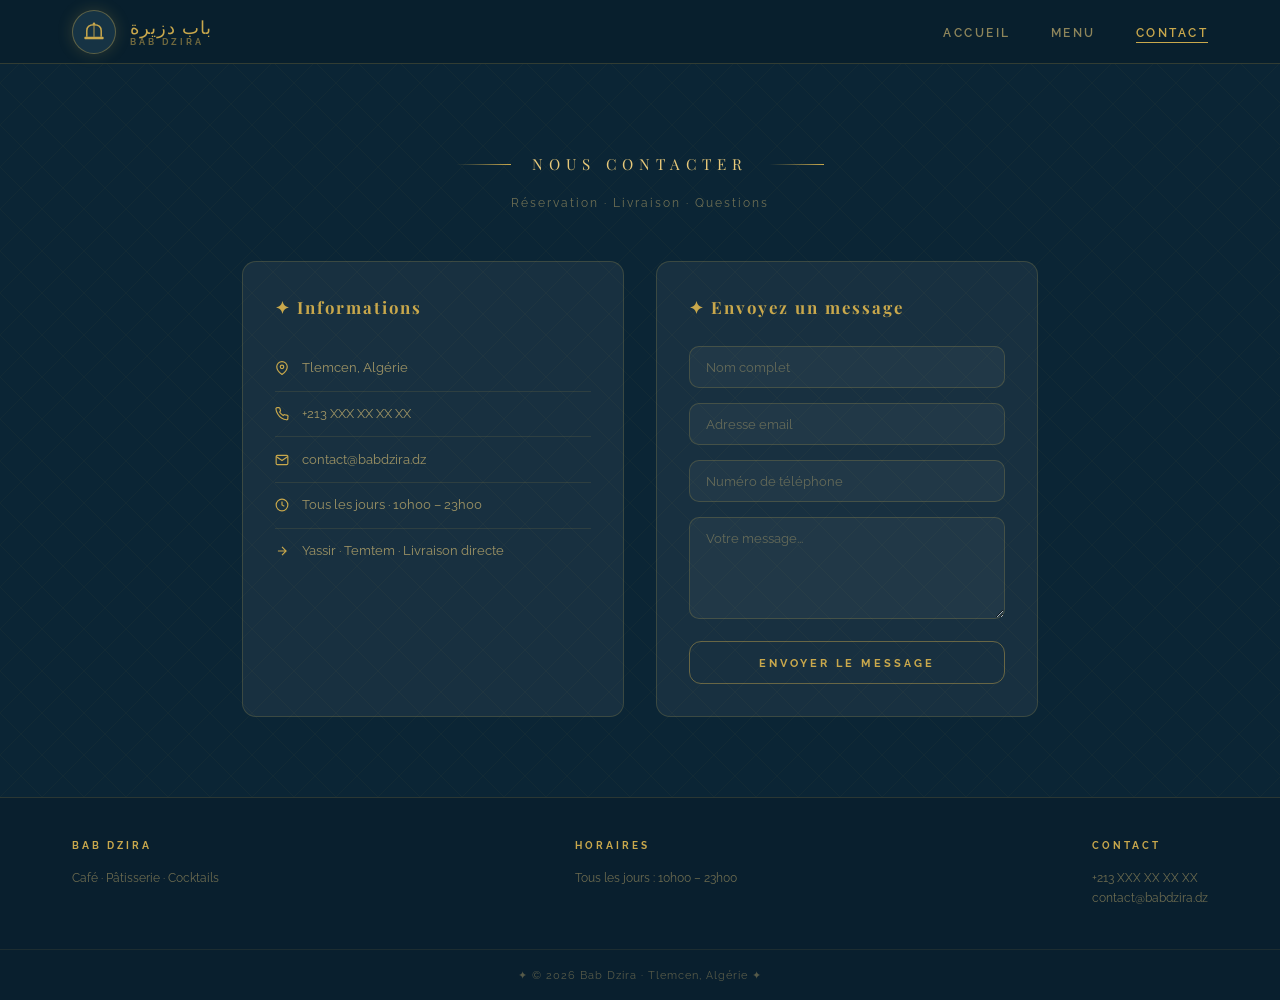
==== commit 4fe44018: "Add files via upload" ====
--- a/contact.html
+++ b/contact.html
@@ -4,6 +4,9 @@
     <meta charset="UTF-8">
     <meta name="viewport" content="width=device-width, initial-scale=1.0">
     <title>Contact | Bab Dzira</title>
+    <link rel="preconnect" href="https://fonts.googleapis.com">
+    <link rel="preconnect" href="https://fonts.gstatic.com" crossorigin>
+    <link href="https://fonts.googleapis.com/css2?family=Playfair+Display:wght@400;600;700&family=Raleway:wght@300;400;500;600;700&display=swap" rel="stylesheet">
     <link rel="stylesheet" href="style.css">
 </head>
 <body>
@@ -14,9 +17,9 @@
             <div class="logo-medal">
                 <svg viewBox="0 0 40 40" xmlns="http://www.w3.org/2000/svg">
                     <rect x="4" y="28" width="32" height="4" rx="1"/>
-                    <path d="M8 28 V18 Q8 8 20 8 Q32 8 32 18 V28" fill="none" stroke-width="2.5" stroke="currentColor" stroke-linejoin="round"/>
-                    <line x1="20" y1="8" x2="20" y2="28" stroke="currentColor" stroke-width="1.5"/>
-                    <circle cx="20" cy="6" r="2"/>
+                    <path d="M8 28 V18 Q8 8 20 8 Q32 8 32 18 V28" fill="none" stroke="#C9A84C" stroke-width="2.5" stroke-linejoin="round"/>
+                    <line x1="20" y1="8" x2="20" y2="28" stroke="#C9A84C" stroke-width="1.5"/>
+                    <circle cx="20" cy="6" r="2" fill="#C9A84C"/>
                 </svg>
             </div>
             <div class="logo-words">
@@ -40,38 +43,37 @@
             <span class="sec-text">Nous Contacter</span>
             <span class="sec-line"></span>
         </div>
-        <p class="contact-head" style="padding:0 0 .5rem;font-size:.78rem;color:var(--text-muted);letter-spacing:2px;">Réservation · Livraison · Questions</p>
+        <p class="contact-sub">Réservation · Livraison · Questions</p>
     </div>
 
     <div class="contact-grid">
 
-        <!-- Info -->
+        <!-- Info card -->
         <div class="c-card reveal">
             <h2>✦ Informations</h2>
-
             <div class="info-row">
-                <svg viewBox="0 0 24 24" fill="none" stroke="currentColor" stroke-width="2"><path d="M21 10c0 7-9 13-9 13s-9-6-9-13a9 9 0 0 1 18 0z"/><circle cx="12" cy="10" r="3"/></svg>
+                <svg viewBox="0 0 24 24" fill="none" stroke="currentColor" stroke-width="2" width="14" height="14"><path d="M21 10c0 7-9 13-9 13s-9-6-9-13a9 9 0 0 1 18 0z"/><circle cx="12" cy="10" r="3"/></svg>
                 Tlemcen, Algérie
             </div>
             <div class="info-row">
-                <svg viewBox="0 0 24 24" fill="none" stroke="currentColor" stroke-width="2"><path d="M22 16.92v3a2 2 0 0 1-2.18 2 19.79 19.79 0 0 1-8.63-3.07A19.5 19.5 0 0 1 4.69 12 19.79 19.79 0 0 1 1.63 3.38 2 2 0 0 1 3.59 1h3a2 2 0 0 1 2 1.72c.127.96.361 1.903.7 2.81a2 2 0 0 1-.45 2.11L7.91 8.6a16 16 0 0 0 6 6l.94-.94a2 2 0 0 1 2.11-.45c.907.339 1.85.573 2.81.7A2 2 0 0 1 21.5 16z"/></svg>
+                <svg viewBox="0 0 24 24" fill="none" stroke="currentColor" stroke-width="2" width="14" height="14"><path d="M22 16.92v3a2 2 0 0 1-2.18 2 19.79 19.79 0 0 1-8.63-3.07A19.5 19.5 0 0 1 4.69 12 19.79 19.79 0 0 1 1.63 3.38 2 2 0 0 1 3.59 1h3a2 2 0 0 1 2 1.72c.127.96.361 1.903.7 2.81a2 2 0 0 1-.45 2.11L7.91 8.6a16 16 0 0 0 6 6l.94-.94a2 2 0 0 1 2.11-.45c.907.339 1.85.573 2.81.7A2 2 0 0 1 22 16.92z"/></svg>
                 +213 XXX XX XX XX
             </div>
             <div class="info-row">
-                <svg viewBox="0 0 24 24" fill="none" stroke="currentColor" stroke-width="2"><path d="M4 4h16c1.1 0 2 .9 2 2v12c0 1.1-.9 2-2 2H4c-1.1 0-2-.9-2-2V6c0-1.1.9-2 2-2z"/><polyline points="22,6 12,13 2,6"/></svg>
+                <svg viewBox="0 0 24 24" fill="none" stroke="currentColor" stroke-width="2" width="14" height="14"><path d="M4 4h16c1.1 0 2 .9 2 2v12c0 1.1-.9 2-2 2H4c-1.1 0-2-.9-2-2V6c0-1.1.9-2 2-2z"/><polyline points="22,6 12,13 2,6"/></svg>
                 contact@babdzira.dz
             </div>
             <div class="info-row">
-                <svg viewBox="0 0 24 24" fill="none" stroke="currentColor" stroke-width="2"><circle cx="12" cy="12" r="10"/><polyline points="12 6 12 12 16 14"/></svg>
+                <svg viewBox="0 0 24 24" fill="none" stroke="currentColor" stroke-width="2" width="14" height="14"><circle cx="12" cy="12" r="10"/><polyline points="12 6 12 12 16 14"/></svg>
                 Tous les jours · 10h00 – 23h00
             </div>
             <div class="info-row">
-                <svg viewBox="0 0 24 24" fill="none" stroke="currentColor" stroke-width="2"><path d="M5 12h14M12 5l7 7-7 7"/></svg>
+                <svg viewBox="0 0 24 24" fill="none" stroke="currentColor" stroke-width="2" width="14" height="14"><path d="M5 12h14M12 5l7 7-7 7"/></svg>
                 Yassir · Temtem · Livraison directe
             </div>
         </div>
 
-        <!-- Form -->
+        <!-- Form card -->
         <div class="c-card reveal">
             <h2>✦ Envoyez un message</h2>
             <form class="contact-form-el">
@@ -79,7 +81,7 @@
                 <input type="email" placeholder="Adresse email" required>
                 <input type="tel"   placeholder="Numéro de téléphone">
                 <textarea rows="5"  placeholder="Votre message..."></textarea>
-                <button type="submit" class="btn-gold" style="width:100%;text-align:center;display:block;border-radius:12px;">
+                <button type="submit" class="btn-gold" style="width:100%;border-radius:12px;text-align:center;">
                     Envoyer le message
                 </button>
             </form>
--- a/style.css
+++ b/style.css
@@ -1,515 +1,636 @@
-@import url('https://fonts.googleapis.com/css2?family=Cormorant+Garamond:ital,wght@0,300;0,400;0,600;1,300;1,400&family=Jost:wght@300;400;500;600&display=swap');
+/* ============================================================
+   BAB DZIRA — Dark Navy Luxury Theme
+   NO @import — fonts loaded via <link> in HTML head
+============================================================ */
 
 :root {
-    --cream:        #FAF7F2;
-    --cream-dark:   #F0EBE2;
-    --charcoal:     #1C1A18;
-    --navy:         #17304A;
-    --navy-mid:     #204563;
-    --terra:        #A85B4A;
-    --amber:        #C49A3C;
-    --amber-soft:   rgba(196,154,60,0.12);
-    --amber-glow:   rgba(196,154,60,0.30);
-    --ornament:     #C49A3C;
-    --glass:        rgba(250,247,242,0.94);
-    --shadow-soft:  0 8px 40px rgba(28,26,24,0.07);
-    --shadow-med:   0 16px 50px rgba(28,26,24,0.11);
-    --border:       rgba(196,154,60,0.18);
-    --border-hover: rgba(196,154,60,0.45);
-}
-
-*,*::before,*::after { margin:0; padding:0; box-sizing:border-box; }
-html { scroll-behavior:smooth; }
-
+    --bg:           #0B2535;
+    --bg2:          #0D2D40;
+    --bg-card:      rgba(255, 255, 255, 0.06);
+    --bg-card-h:    rgba(255, 255, 255, 0.10);
+    --gold:         #C9A84C;
+    --gold-lt:      #E8C97A;
+    --gold-dim:     rgba(201, 168, 76, 0.30);
+    --gold-glow:    rgba(201, 168, 76, 0.15);
+    --text:         #E8C97A;       /* golden text */
+    --text-sub:     #D4B878;       /* slightly dimmer gold */
+    --text-muted:   rgba(232, 201, 122, 0.50);
+    --border:       rgba(201, 168, 76, 0.22);
+    --border-h:     rgba(201, 168, 76, 0.55);
+    --nav-h:        64px;
+    --tab-h:        66px;
+    --r:            14px;
+}
+
+/* ── Reset ───────────────────────────────────────────────── */
+*, *::before, *::after { margin: 0; padding: 0; box-sizing: border-box; }
+html { scroll-behavior: smooth; }
+
+/* ── Body — always dark blue ─────────────────────────────── */
 body {
-    background: var(--cream);
-    color: var(--charcoal);
-    font-family: 'Jost', sans-serif;
+    background-color: #0B2535;          /* explicit hex, not var */
+    background-color: var(--bg);
+    color: #E8C97A;                     /* explicit hex fallback */
+    color: var(--text);
+    font-family: 'Cormorant Garamond', 'Playfair Display', Georgia, serif;
+    font-size: 16px;
+    line-height: 1.65;
+    min-height: 100vh;
+    overflow-x: hidden;
+}
+
+/* ── Diamond lattice ─────────────────────────────────────── */
+body::before {
+    content: '';
+    position: fixed;
+    inset: 0;
+    z-index: 0;
+    pointer-events: none;
+    background-image:
+        repeating-linear-gradient(45deg,
+            rgba(201, 168, 76, 0.04) 0px, rgba(201, 168, 76, 0.04) 1px,
+            transparent 1px, transparent 30px),
+        repeating-linear-gradient(-45deg,
+            rgba(201, 168, 76, 0.04) 0px, rgba(201, 168, 76, 0.04) 1px,
+            transparent 1px, transparent 30px);
+    background-size: 42px 42px;
+}
+
+header, main, footer, nav { position: relative; z-index: 1; }
+
+/* ── Scrollbar ───────────────────────────────────────────── */
+::-webkit-scrollbar { width: 5px; height: 4px; }
+::-webkit-scrollbar-track { background: #0B2535; }
+::-webkit-scrollbar-thumb { background: rgba(201,168,76,0.4); border-radius: 4px; }
+
+/* ============================================================
+   KEYFRAMES
+============================================================ */
+@keyframes fadeUp {
+    from { opacity: 0; transform: translateY(24px); }
+    to   { opacity: 1; transform: translateY(0); }
+}
+@keyframes shimmer {
+    0%   { background-position: -200% center; }
+    100% { background-position:  200% center; }
+}
+@keyframes glow {
+    0%, 100% { opacity: 0.45; transform: scale(1); }
+    50%       { opacity: 0.9;  transform: scale(1.1); }
+}
+@keyframes ripple { to { transform: scale(5); opacity: 0; } }
+
+/* ============================================================
+   REVEAL — safe: visible by default, JS adds .pre then .in
+============================================================ */
+.reveal {
+    opacity: 1;
+    transform: translateY(0);
+    transition: opacity 0.7s ease, transform 0.7s ease;
+}
+.reveal.pre  { opacity: 0; transform: translateY(24px); }
+.reveal.in   { opacity: 1; transform: translateY(0); }
+
+/* ============================================================
+   HEADER
+============================================================ */
+header {
+    position: sticky;
+    top: 0;
+    z-index: 300;
+    height: var(--nav-h);
+    background-color: #091f2e;
+    background-color: rgba(9, 31, 46, 0.97);
+    backdrop-filter: blur(16px);
+    border-bottom: 1px solid rgba(201, 168, 76, 0.22);
+    transition: box-shadow 0.3s;
+}
+header.scrolled { box-shadow: 0 4px 28px rgba(0, 0, 0, 0.6); }
+
+nav {
+    max-width: 1200px;
+    margin: 0 auto;
+    height: 100%;
+    padding: 0 2rem;
+    display: flex;
+    justify-content: space-between;
+    align-items: center;
+}
+
+/* Logo */
+.logo { display: flex; align-items: center; gap: 0.9rem; text-decoration: none; }
+.logo-medal {
+    width: 44px; height: 44px;
+    border-radius: 50%;
+    background-color: #163344;
+    border: 1.5px solid rgba(201, 168, 76, 0.4);
+    display: flex; align-items: center; justify-content: center;
+    box-shadow: 0 0 16px rgba(201, 168, 76, 0.2);
+    flex-shrink: 0;
+}
+.logo-medal svg { width: 24px; height: 24px; fill: #C9A84C; }
+.logo-words { display: flex; flex-direction: column; line-height: 1.15; }
+.logo-ar {
+    font-family: 'Playfair Display', Georgia, serif;
+    font-size: 1.15rem;
+    color: #C9A84C;
+    letter-spacing: 1px;
+}
+.logo-fr {
+    font-family: 'Raleway', sans-serif;
+    font-size: 0.58rem;
+    letter-spacing: 3px;
+    text-transform: uppercase;
+    color: rgba(201, 168, 76, 0.55);
+    font-weight: 700;
+}
+
+/* Nav links */
+.nav-links { display: flex; gap: 2.5rem; list-style: none; }
+.nav-links a {
+    text-decoration: none;
+    color: rgba(232, 201, 122, 0.6);
+    font-family: 'Raleway', sans-serif;
+    font-size: 0.72rem;
+    letter-spacing: 2.5px;
+    text-transform: uppercase;
+    font-weight: 600;
+    transition: color 0.25s;
+    position: relative;
+    padding-bottom: 3px;
+}
+.nav-links a::after {
+    content: '';
+    position: absolute; bottom: 0; left: 0;
+    width: 0; height: 1px;
+    background: #C9A84C;
+    transition: width 0.3s;
+}
+.nav-links a:hover, .nav-links a.active { color: #C9A84C; }
+.nav-links a:hover::after, .nav-links a.active::after { width: 100%; }
+
+.hamburger { display: none; flex-direction: column; cursor: pointer; gap: 5px; }
+.hamburger span { width: 22px; height: 1.5px; background: #C9A84C; display: block; transition: 0.3s; }
+
+/* ============================================================
+   INFO BAR
+============================================================ */
+.info-bar {
+    background-color: rgba(13, 45, 64, 0.7);
+    border-bottom: 1px solid rgba(201, 168, 76, 0.18);
+    padding: 0.6rem 2rem;
+    display: flex; justify-content: center; gap: 3rem; flex-wrap: wrap;
+}
+.info-item {
+    display: flex; align-items: center; gap: 0.5rem;
+    font-family: 'Raleway', sans-serif;
+    font-size: 0.74rem;
+    color: rgba(232, 201, 122, 0.55);
+    letter-spacing: 1px;
+}
+.info-item svg { color: #C9A84C; width: 13px; height: 13px; flex-shrink: 0; }
+
+/* ============================================================
+   SECTION TITLE — "LA CARTE" style
+============================================================ */
+.sec-title {
+    display: flex;
+    align-items: center; justify-content: center;
+    gap: 1.3rem;
+    padding: 2.5rem 1rem 1rem;
+}
+.sec-line {
+    height: 1px; width: 55px;
+    background: linear-gradient(90deg, transparent, #C9A84C, transparent);
+    background-size: 200% auto;
+    animation: shimmer 3s linear infinite;
+}
+.sec-text {
+    font-family: 'Playfair Display', Georgia, serif;
+    font-size: 0.95rem;
+    letter-spacing: 6px;
+    text-transform: uppercase;
+    color: #E8C97A;
     font-weight: 400;
-    line-height: 1.65;
-    -webkit-font-smoothing: antialiased;
-}
-
-/* ===== BG ===== */
-.bg-pattern {
-    position:fixed; inset:0;
-    background-image:
-        radial-gradient(ellipse at 15% 10%, rgba(196,154,60,.05) 0%, transparent 60%),
-        radial-gradient(ellipse at 85% 90%, rgba(168,91,74,.04) 0%, transparent 60%);
-    z-index:-2; pointer-events:none;
-}
-
-/* ===== KEYFRAMES ===== */
-@keyframes shimmer {
-    0%   { background-position:-300% center; }
-    100% { background-position: 300% center; }
-}
-@keyframes linePulse {
-    0%,100% { opacity:.25; }
-    50%      { opacity:.65; }
-}
-@keyframes floatY {
-    0%,100% { transform:translateY(0) rotate(var(--r,0deg)); }
-    50%      { transform:translateY(-12px) rotate(var(--r,0deg)); }
-}
-@keyframes ripple {
-    to { transform:scale(4); opacity:0; }
-}
-@keyframes fadeUp {
-    from { opacity:0; transform:translateY(24px); }
-    to   { opacity:1; transform:translateY(0); }
-}
-
-/* ===== REVEAL ===== */
-.reveal {
-    opacity:0;
-    transform:translateY(22px);
-    transition: opacity .8s cubic-bezier(.22,1,.36,1),
-                transform .8s cubic-bezier(.22,1,.36,1);
-}
-.reveal-left {
-    opacity:0;
-    transform:translateX(-22px);
-    transition: opacity .8s cubic-bezier(.22,1,.36,1),
-                transform .8s cubic-bezier(.22,1,.36,1);
-}
-.reveal.visible, .reveal-left.visible {
-    opacity:1; transform:translate(0);
-}
-
-/* ===== ORNAMENT ELEMENTS ===== */
-.orna-row {
-    display:flex; align-items:center; justify-content:center;
-    gap:.9rem; margin:1.3rem auto;
-}
-.orna-line {
-    height:1px; flex:1; max-width:130px;
-    background:linear-gradient(90deg, transparent, var(--ornament), transparent);
-    animation: linePulse 4s ease-in-out infinite;
-}
-.orna-diamond {
-    width:6px; height:6px;
-    background:var(--ornament);
-    transform:rotate(45deg);
-    opacity:.6; flex-shrink:0;
-}
-.orna-bar {
-    width:34px; height:1.5px;
-    margin:.9rem auto;
-    background:linear-gradient(90deg, var(--terra), var(--amber), var(--ornament), var(--amber), var(--terra));
-    background-size:300% auto;
-    animation:shimmer 4s linear infinite;
-    border-radius:2px;
-}
-
-/* Corner deco */
-.cdeco {
-    position:absolute; width:48px; height:48px;
-    pointer-events:none;
-}
-.cdeco svg { width:100%; height:100%; color:var(--ornament); opacity:.22; }
-.cdeco.tl { top:14px; left:14px; }
-.cdeco.tr { top:14px; right:14px; transform:scaleX(-1); }
-.cdeco.bl { bottom:14px; left:14px; transform:scaleY(-1); }
-.cdeco.br { bottom:14px; right:14px; transform:scale(-1); }
-
-/* Floating geo shapes */
-.geo {
-    position:absolute; pointer-events:none;
-    color:var(--ornament);
-    animation:floatY ease-in-out infinite;
-}
-
-/* ===== HEADER ===== */
-header {
-    position:sticky; top:0; z-index:200;
-    background:var(--glass);
-    backdrop-filter:blur(18px) saturate(160%);
-    -webkit-backdrop-filter:blur(18px) saturate(160%);
-    border-bottom:1px solid var(--border);
-    transition:box-shadow .4s ease;
-}
-header.scrolled { box-shadow:0 4px 30px rgba(28,26,24,.08); }
-
-nav {
-    max-width:1200px; margin:0 auto;
-    padding:1.1rem 2.5rem;
-    display:flex; justify-content:space-between; align-items:center;
-}
-
-.logo { display:flex; align-items:center; gap:.9rem; }
-.logo-placeholder {
-    width:42px; height:42px;
-    background:linear-gradient(135deg, var(--navy), var(--navy-mid));
-    border-radius:50%;
-    display:flex; align-items:center; justify-content:center;
-    overflow:hidden;
-    border:1.5px solid var(--border-hover);
-    box-shadow:0 2px 12px var(--amber-soft);
-}
-.logo-img { max-width:100%; max-height:100%; object-fit:contain; }
-.logo-text {
-    font-family:'Cormorant Garamond', serif;
-    font-size:1.55rem; font-weight:600;
-    color:var(--navy); letter-spacing:.04em;
-}
-
-.nav-links { display:flex; gap:2.8rem; list-style:none; }
-.nav-links a {
-    text-decoration:none; color:var(--charcoal);
-    font-size:.78rem; font-weight:500;
-    letter-spacing:.14em; text-transform:uppercase;
-    transition:color .3s ease; position:relative; padding-bottom:3px;
-}
-.nav-links a::after {
-    content:''; position:absolute;
-    bottom:0; left:0; width:0; height:1px;
-    background:linear-gradient(90deg, var(--terra), var(--amber));
-    transition:width .35s ease;
-}
-.nav-links a:hover, .nav-links a.active { color:var(--terra); }
-.nav-links a:hover::after, .nav-links a.active::after { width:100%; }
-
-.hamburger { display:none; flex-direction:column; gap:5px; cursor:pointer; }
-.hamburger span { display:block; width:24px; height:1.5px; background:var(--charcoal); transition:.3s; }
-
-/* ===== HERO ===== */
+}
+
+/* ============================================================
+   CATEGORY TABS
+============================================================ */
+.cat-nav-wrap {
+    position: sticky;
+    top: var(--nav-h);
+    z-index: 200;
+    background-color: rgba(9, 31, 46, 0.97);
+    backdrop-filter: blur(14px);
+    border-bottom: 1px solid rgba(201, 168, 76, 0.18);
+}
+.cat-nav {
+    display: flex;
+    overflow-x: auto;
+    scrollbar-width: none;
+    max-width: 1200px;
+    margin: 0 auto;
+    padding: 0 0.5rem;
+}
+.cat-nav::-webkit-scrollbar { display: none; }
+
+.cat-tab {
+    display: flex; flex-direction: column; align-items: center; gap: 0.28rem;
+    padding: 0.85rem 1.2rem;
+    cursor: pointer;
+    font-family: 'Raleway', sans-serif;
+    color: rgba(232, 201, 122, 0.45);
+    font-size: 0.6rem;
+    letter-spacing: 1.5px;
+    text-transform: uppercase;
+    font-weight: 700;
+    white-space: nowrap;
+    border-bottom: 2px solid transparent;
+    transition: color 0.25s, border-color 0.25s;
+    flex-shrink: 0;
+}
+.cat-tab svg { width: 18px; height: 18px; }
+.cat-tab:hover { color: rgba(232, 201, 122, 0.8); }
+.cat-tab.active { color: #C9A84C; border-bottom-color: #C9A84C; }
+
+/* ============================================================
+   MENU SECTION
+============================================================ */
+.menu-section {
+    max-width: 740px;
+    margin: 0 auto;
+    padding: 0.5rem 1.5rem 2.5rem;
+    scroll-margin-top: calc(var(--nav-h) + var(--tab-h) + 8px);
+}
+.menu-section + .menu-section { border-top: 1px solid rgba(201, 168, 76, 0.12); }
+
+/* Sub-section title */
+.sub-title {
+    display: flex; align-items: center; gap: 0.8rem;
+    padding: 1.5rem 0 1rem;
+}
+.sub-title-line { height: 1px; width: 25px; background: rgba(201, 168, 76, 0.35); }
+.sub-title-text {
+    font-family: 'Raleway', sans-serif;
+    font-size: 0.7rem;
+    letter-spacing: 3.5px;
+    text-transform: uppercase;
+    color: rgba(201, 168, 76, 0.65);
+    font-weight: 700;
+}
+
+/* ============================================================
+   MENU CARD
+============================================================ */
+.menu-card {
+    display: flex;
+    align-items: center;
+    gap: 1.1rem;
+    background-color: rgba(255, 255, 255, 0.055);
+    border: 1px solid rgba(201, 168, 76, 0.18);
+    border-radius: var(--r);
+    padding: 1rem 1.3rem;
+    margin-bottom: 0.75rem;
+    transition: background-color 0.25s, border-color 0.25s, transform 0.2s;
+    position: relative;
+    overflow: hidden;
+}
+.menu-card::before {
+    content: '';
+    position: absolute; left: 0; top: 0; bottom: 0;
+    width: 3px;
+    background: #C9A84C;
+    border-radius: 3px 0 0 3px;
+    opacity: 0;
+    transition: opacity 0.25s;
+}
+.menu-card:hover {
+    background-color: rgba(255, 255, 255, 0.09);
+    border-color: rgba(201, 168, 76, 0.45);
+    transform: translateX(3px);
+}
+.menu-card:hover::before { opacity: 1; }
+
+.card-icon {
+    width: 40px; height: 40px;
+    border-radius: 10px;
+    background-color: rgba(201, 168, 76, 0.1);
+    border: 1px solid rgba(201, 168, 76, 0.25);
+    display: flex; align-items: center; justify-content: center;
+    flex-shrink: 0;
+    color: #C9A84C;
+    transition: background-color 0.25s;
+}
+.menu-card:hover .card-icon { background-color: rgba(201, 168, 76, 0.18); }
+.card-icon svg { width: 18px; height: 18px; }
+
+.card-body { flex: 1; min-width: 0; }
+.card-name {
+    font-family: 'Playfair Display', Georgia, serif;
+    font-size: 1rem;
+    font-weight: 600;
+    color: #E8C97A;
+    margin-bottom: 0.12rem;
+    white-space: nowrap; overflow: hidden; text-overflow: ellipsis;
+}
+.card-desc {
+    font-family: 'Raleway', sans-serif;
+    font-size: 0.75rem;
+    color: rgba(232, 201, 122, 0.45);
+    white-space: nowrap; overflow: hidden; text-overflow: ellipsis;
+}
+
+.card-price {
+    font-family: 'Playfair Display', Georgia, serif;
+    font-size: 1.05rem;
+    font-weight: 700;
+    color: #C9A84C;   /* solid gold — always visible */
+    flex-shrink: 0;
+    letter-spacing: 0.5px;
+}
+
+/* ============================================================
+   HERO
+============================================================ */
 .hero {
-    min-height:88vh; display:flex;
-    align-items:center; justify-content:center;
-    text-align:center; padding:5rem 2rem;
-    position:relative; overflow:hidden;
-    background:linear-gradient(160deg,
-        rgba(23,48,74,.04) 0%,
-        rgba(196,154,60,.025) 50%,
-        rgba(168,91,74,.04) 100%);
-}
-.hero-content { position:relative; z-index:2; max-width:700px; }
-
-.hero-eyebrow {
-    display:inline-block;
-    font-size:.7rem; font-weight:500;
-    letter-spacing:.3em; text-transform:uppercase;
-    color:var(--terra); margin-bottom:1.6rem;
-    animation:fadeUp .7s ease both;
-}
-.hero h1 {
-    font-family:'Cormorant Garamond', serif;
-    font-size:5.4rem; font-weight:300;
-    line-height:1.05; color:var(--navy);
-    animation:fadeUp .8s ease .1s both;
-}
-.hero h1 em { font-style:italic; font-weight:400; color:var(--terra); }
-.hero-sub {
-    font-size:.82rem; font-weight:300;
-    letter-spacing:.2em; text-transform:uppercase;
-    color:var(--charcoal); opacity:.55;
-    margin:1.8rem 0 2.6rem;
-    animation:fadeUp .9s ease .2s both;
-}
-
-/* ===== BUTTONS ===== */
-.btn-primary {
-    display:inline-block; text-decoration:none;
-    font-size:.75rem; font-weight:500;
-    letter-spacing:.2em; text-transform:uppercase;
-    color:var(--cream); background:var(--navy);
-    padding:1rem 2.6rem; border:none; border-radius:2px;
-    cursor:pointer; position:relative; overflow:hidden;
-    transition:transform .25s ease, box-shadow .35s ease;
-    animation:fadeUp 1s ease .3s both;
-    box-shadow:0 4px 20px rgba(23,48,74,.18);
-}
-.btn-primary::before {
-    content:''; position:absolute; inset:0;
-    background:linear-gradient(135deg, var(--terra), #C27060);
-    opacity:0; transition:opacity .35s ease;
-}
-.btn-primary:hover::before { opacity:1; }
-.btn-primary:hover { transform:translateY(-2px); box-shadow:0 8px 28px rgba(168,91,74,.28); }
-.btn-primary > * { position:relative; z-index:1; }
-
-.ripple {
-    position:absolute; border-radius:50%;
-    background:rgba(255,255,255,.25); transform:scale(0);
-    animation:ripple .65s linear; pointer-events:none;
-    width:20px; height:20px; margin:-10px 0 0 -10px;
-}
-
-/* ===== FEATURES ===== */
-.features {
-    max-width:1100px; margin:5rem auto;
-    display:grid; grid-template-columns:repeat(3,1fr);
-    gap:1.8rem; padding:0 2.5rem;
-}
-.feature-card {
-    background:#FEFCF8;
-    border:1px solid var(--border); border-radius:3px;
-    padding:2.4rem 2rem; text-align:center;
-    position:relative; overflow:hidden;
-    transition:border-color .35s ease, box-shadow .35s ease, transform .35s ease;
-}
-.feature-card::after {
-    content:''; position:absolute; bottom:0; left:0; right:0;
-    height:2px;
-    background:linear-gradient(90deg, transparent, var(--ornament), transparent);
-    opacity:0; transition:opacity .35s ease;
-}
-.feature-card:hover { border-color:var(--border-hover); box-shadow:var(--shadow-med); transform:translateY(-4px); }
-.feature-card:hover::after { opacity:1; }
-
-.feature-icon {
-    width:50px; height:50px; margin:0 auto 1.4rem;
-    display:flex; align-items:center; justify-content:center;
-    border:1px solid var(--border-hover); border-radius:50%;
-    background:linear-gradient(135deg, rgba(196,154,60,.07), rgba(168,91,74,.05));
-    transition:transform .3s ease, box-shadow .3s ease;
-}
-.feature-card:hover .feature-icon { transform:scale(1.06); box-shadow:0 4px 16px var(--amber-glow); }
-.feature-icon::before { font-size:21px; }
-.feature-icon-dessert::before { content:"🍰"; }
-.feature-icon-cafe::before    { content:"☕"; }
-.feature-icon-cocktail::before{ content:"🍸"; }
-
-.feature-card h3 {
-    font-family:'Cormorant Garamond', serif;
-    font-size:1.2rem; font-weight:600;
-    color:var(--navy); margin-bottom:.6rem;
-}
-.feature-card p { font-size:.84rem; font-weight:300; opacity:.62; line-height:1.7; }
-
-/* ===== SECTION LABELS ===== */
-.section-label {
-    display:block; font-size:.68rem; font-weight:500;
-    letter-spacing:.28em; text-transform:uppercase; color:var(--terra);
-    margin-bottom:.7rem;
-}
-.section-title {
-    font-family:'Cormorant Garamond', serif;
-    font-size:2.5rem; font-weight:300;
-    color:var(--navy); line-height:1.15;
-}
-.section-divider {
-    width:44px; height:1px; margin:1.2rem auto;
-    background:linear-gradient(90deg, var(--terra), var(--amber));
-}
-
-/* ===== ABOUT ===== */
-.about-preview {
-    max-width:740px; margin:5rem auto;
-    text-align:center; padding:3.5rem 4rem;
-    background:#FEFCF8;
-    border:1px solid var(--border); border-radius:3px;
-    position:relative; overflow:hidden;
-}
-.about-preview p { font-size:.95rem; font-weight:300; opacity:.78; margin:.85rem 0; line-height:1.85; }
-
-/* ===== MENU PAGE ===== */
-.menu-header { text-align:center; padding:4.5rem 2.5rem 2rem; }
-
-.menu-category-horizontal { margin:3rem 0; padding:0 2.5rem; }
-
-.category-heading {
-    display:flex; align-items:baseline; gap:1.2rem; margin-bottom:1.8rem;
-}
-.category-heading h2 {
-    font-family:'Cormorant Garamond', serif;
-    font-size:1.55rem; font-weight:400; color:var(--navy); white-space:nowrap;
-}
-.category-heading .head-line {
-    height:1px; flex:1;
-    background:linear-gradient(90deg, var(--border), transparent);
-}
-
-/* Scroll */
-.scroll-container {
-    overflow-x:auto; overflow-y:visible;
-    scroll-behavior:smooth; -webkit-overflow-scrolling:touch;
-    scrollbar-width:thin; scrollbar-color:var(--border-hover) transparent;
-    padding-bottom:.5rem;
-}
-.scroll-container::-webkit-scrollbar { height:2px; }
-.scroll-container::-webkit-scrollbar-track { background:transparent; }
-.scroll-container::-webkit-scrollbar-thumb { background:var(--border-hover); border-radius:2px; }
-
-.scroll-wrapper { display:flex; gap:1.4rem; padding:4px 2px 12px; }
-
-/* Menu Card */
-.menu-item {
-    background:#FEFCF8;
-    border:1px solid var(--border); border-radius:3px;
-    overflow:hidden; min-width:260px; max-width:260px; flex-shrink:0;
-    position:relative;
-    transition:border-color .35s ease, box-shadow .35s ease, transform .35s ease;
-}
-.menu-item::before {
-    content:''; position:absolute; top:0; left:0; right:0; height:2px; z-index:2;
-    background:linear-gradient(90deg, transparent, var(--ornament), transparent);
-    opacity:0; transition:opacity .35s ease;
-}
-.menu-item:hover { border-color:var(--border-hover); box-shadow:var(--shadow-med); transform:translateY(-4px); }
-.menu-item:hover::before { opacity:1; }
-
-.model-container {
-    width:100%; min-height:195px;
-    background:var(--cream-dark);
-    display:flex; flex-direction:column;
-    align-items:center; justify-content:center;
-    border-bottom:1px solid var(--border);
-}
-
-.btn-3d {
-    font-family:'Jost', sans-serif;
-    font-size:.72rem; font-weight:500;
-    letter-spacing:.15em; text-transform:uppercase;
-    background:transparent; color:var(--navy);
-    border:1px solid var(--border-hover); border-radius:2px;
-    padding:.65rem 1.5rem; cursor:pointer;
-    transition:background .3s ease, color .3s ease;
-    position:relative; overflow:hidden;
-}
-.btn-3d:hover { background:var(--navy); color:var(--cream); }
-
-.model-3d { width:100%; height:195px; display:block; }
-.hidden-model { display:none; }
-
-.dish-img {
-    width:100%; height:168px; object-fit:cover;
-    background:var(--cream-dark); display:block;
-    transition:transform .5s ease;
-}
-.menu-item:hover .dish-img { transform:scale(1.04); }
-
-.menu-info { padding:1.25rem 1.25rem 1.2rem; }
-.menu-info h3 {
-    font-family:'Cormorant Garamond', serif;
-    font-size:1.05rem; font-weight:600;
-    color:var(--navy); margin-bottom:.3rem; line-height:1.3;
-}
-.menu-info p { font-size:.77rem; font-weight:300; opacity:.58; line-height:1.5; }
-
-.price {
-    display:inline-block; margin-top:.75rem;
-    font-family:'Cormorant Garamond', serif;
-    font-size:1.05rem; font-weight:600; color:var(--terra);
-}
-
-/* category separator */
-.cat-sep {
-    display:flex; align-items:center; gap:1rem;
-    padding:0 2.5rem; margin:.2rem 0;
-}
-.cat-sep-line {
-    flex:1; height:1px;
-    background:linear-gradient(90deg, transparent, var(--border), transparent);
-}
-.cat-sep-dot {
-    width:4px; height:4px; background:var(--border-hover);
-    transform:rotate(45deg); opacity:.45;
-}
-
-/* ===== CONTACT ===== */
-.contact-header { text-align:center; padding:4.5rem 2.5rem 2rem; }
-
-.contact-container {
-    max-width:960px; margin:2rem auto 5rem;
-    display:grid; grid-template-columns:1fr 1.2fr;
-    gap:2.5rem; padding:0 2.5rem;
-}
-.contact-info, .contact-form-wrap {
-    background:#FEFCF8; border:1px solid var(--border); border-radius:3px;
-    padding:2.5rem; position:relative; overflow:hidden;
-    transition:border-color .35s ease, box-shadow .35s ease;
-}
-.contact-info:hover, .contact-form-wrap:hover { border-color:var(--border-hover); box-shadow:var(--shadow-soft); }
-
-.contact-info h2, .contact-form-wrap h2 {
-    font-family:'Cormorant Garamond', serif;
-    font-size:1.6rem; font-weight:400; color:var(--navy); margin-bottom:.3rem;
-}
-.info-item {
-    padding:.85rem 0; border-bottom:1px solid rgba(196,154,60,.1);
-    font-size:.87rem; font-weight:400; display:flex; align-items:center; gap:.75rem;
-    transition:color .25s ease;
-}
-.info-item:last-child { border-bottom:none; }
-.info-item:hover { color:var(--terra); }
-.info-icon { font-size:.82rem; opacity:.5; flex-shrink:0; }
-
-.contact-form-wrap label {
-    display:block; font-size:.67rem; font-weight:500;
-    letter-spacing:.14em; text-transform:uppercase;
-    opacity:.5; margin-top:.3rem;
-}
-.contact-form-wrap input,
-.contact-form-wrap textarea {
-    width:100%; padding:.85rem 1rem; margin:.35rem 0 1rem;
-    background:var(--cream-dark); border:1px solid var(--border); border-radius:2px;
-    color:var(--charcoal); font-family:'Jost',sans-serif;
-    font-size:.87rem; font-weight:300;
-    transition:border-color .3s ease, box-shadow .3s ease; outline:none; display:block;
-}
-.contact-form-wrap input:focus, .contact-form-wrap textarea:focus {
-    border-color:var(--amber);
-    box-shadow:0 0 0 3px rgba(196,154,60,.1);
-}
-.contact-form-wrap textarea { resize:vertical; }
-
-/* ===== FOOTER ===== */
-footer { background:var(--navy); position:relative; }
-footer::before {
-    content:''; position:absolute; top:0; left:0; right:0; height:1px;
-    background:linear-gradient(90deg, transparent, var(--amber), var(--ornament), var(--amber), transparent);
-    background-size:200% auto; animation:shimmer 5s linear infinite;
-}
-.footer-content {
-    max-width:1100px; margin:0 auto; padding:3.5rem 2.5rem 2rem;
-    display:flex; justify-content:space-between; flex-wrap:wrap; gap:2.5rem;
-}
-.footer-brand {
-    font-family:'Cormorant Garamond', serif;
-    font-size:1.55rem; font-weight:300; color:var(--cream);
-    margin-bottom:.35rem; letter-spacing:.04em;
-}
-.footer-tagline {
-    font-size:.7rem; letter-spacing:.2em; text-transform:uppercase;
-    color:var(--amber); opacity:.65;
-}
-.footer-section h4 {
-    font-size:.68rem; font-weight:500; letter-spacing:.2em;
-    text-transform:uppercase; color:var(--amber); opacity:.75; margin-bottom:.9rem;
-}
-.footer-section p { font-size:.83rem; font-weight:300; line-height:1.9; color:rgba(250,247,242,.55); }
+    min-height: calc(100vh - var(--nav-h));
+    display: flex; flex-direction: column;
+    align-items: center; justify-content: center;
+    text-align: center;
+    padding: 4rem 2rem;
+    position: relative; overflow: hidden;
+}
+.hero::after {
+    content: '';
+    position: absolute; top: 50%; left: 50%;
+    transform: translate(-50%, -50%);
+    width: 650px; height: 650px;
+    background: radial-gradient(circle, rgba(201,168,76,0.07) 0%, transparent 65%);
+    pointer-events: none;
+}
+
+.hero-medal {
+    width: 140px; height: 140px;
+    border-radius: 50%;
+    background-color: #163344;
+    border: 2px solid rgba(201, 168, 76, 0.4);
+    display: flex; align-items: center; justify-content: center;
+    margin: 0 auto 2.5rem;
+    box-shadow: 0 0 60px rgba(201, 168, 76, 0.13);
+    position: relative;
+    animation: fadeUp 0.8s ease both;
+}
+.hero-medal::before {
+    content: '';
+    position: absolute; inset: -10px; border-radius: 50%;
+    border: 1px solid rgba(201, 168, 76, 0.25);
+    animation: glow 4s ease-in-out infinite;
+}
+.hero-medal svg { width: 72px; height: 72px; fill: #C9A84C; }
+
+.hero-ar {
+    font-family: 'Playfair Display', Georgia, serif;
+    font-size: clamp(2.4rem, 6vw, 4rem);
+    color: #C9A84C;
+    letter-spacing: 4px;
+    margin-bottom: 0.4rem;
+    text-shadow: 0 0 40px rgba(201, 168, 76, 0.25);
+    animation: fadeUp 0.9s ease 0.1s both;
+}
+.hero-label {
+    font-family: 'Raleway', sans-serif;
+    font-size: 0.68rem;
+    letter-spacing: 5px;
+    text-transform: uppercase;
+    color: rgba(232, 201, 122, 0.55);
+    font-weight: 700;
+    margin-bottom: 2rem;
+    animation: fadeUp 0.9s ease 0.18s both;
+}
+
+.hero-div {
+    display: flex; align-items: center; gap: 1rem; justify-content: center;
+    margin-bottom: 1.5rem;
+    animation: fadeUp 0.9s ease 0.25s both;
+}
+.hero-div span { display: block; height: 1px; width: 65px; background: rgba(201,168,76,0.3); }
+.hero-div em { color: #C9A84C; font-style: normal; font-size: 1rem; }
+
+.hero-tag {
+    font-family: 'Raleway', sans-serif;
+    font-size: 0.82rem;
+    color: rgba(232, 201, 122, 0.5);
+    letter-spacing: 2px;
+    margin-bottom: 2.5rem;
+    animation: fadeUp 0.9s ease 0.3s both;
+}
+
+.hero-chips {
+    display: flex; gap: 1.5rem; justify-content: center;
+    flex-wrap: wrap; margin-bottom: 2.8rem;
+    animation: fadeUp 0.9s ease 0.36s both;
+}
+.chip {
+    display: flex; align-items: center; gap: 0.5rem;
+    font-family: 'Raleway', sans-serif;
+    font-size: 0.73rem;
+    color: rgba(232, 201, 122, 0.55);
+    letter-spacing: 1px;
+    background-color: rgba(255, 255, 255, 0.055);
+    border: 1px solid rgba(201, 168, 76, 0.2);
+    border-radius: 40px;
+    padding: 0.42rem 1rem;
+}
+.chip svg { color: #C9A84C; width: 13px; height: 13px; }
+
+/* ============================================================
+   BUTTON
+============================================================ */
+.btn-gold {
+    display: inline-block;
+    background: transparent;
+    color: #C9A84C;
+    border: 1px solid rgba(201, 168, 76, 0.45);
+    border-radius: 40px;
+    padding: 0.85rem 2.4rem;
+    font-family: 'Raleway', sans-serif;
+    font-size: 0.7rem;
+    letter-spacing: 3px;
+    text-transform: uppercase;
+    font-weight: 700;
+    text-decoration: none;
+    cursor: pointer;
+    transition: all 0.3s;
+    position: relative; overflow: hidden;
+    animation: fadeUp 0.9s ease 0.42s both;
+}
+.btn-gold:hover {
+    background-color: rgba(201, 168, 76, 0.15);
+    border-color: #C9A84C;
+    color: #E8C97A;
+    box-shadow: 0 0 28px rgba(201, 168, 76, 0.2);
+    transform: translateY(-2px);
+}
+.ripple-el {
+    position: absolute; border-radius: 50%;
+    background: rgba(201, 168, 76, 0.2);
+    transform: scale(0);
+    animation: ripple 0.6s linear;
+    pointer-events: none;
+    width: 20px; height: 20px;
+    margin-left: -10px; margin-top: -10px;
+}
+
+/* Feature cards */
+.feat-grid {
+    display: grid; grid-template-columns: repeat(3, 1fr);
+    gap: 1.5rem;
+    max-width: 860px; margin: 5rem auto 0;
+    padding: 0 2rem 5rem;
+}
+.feat-card {
+    background-color: rgba(255, 255, 255, 0.055);
+    border: 1px solid rgba(201, 168, 76, 0.2);
+    border-radius: var(--r); padding: 2rem 1.5rem; text-align: center;
+    transition: border-color 0.3s, background-color 0.3s, transform 0.3s;
+}
+.feat-card:hover {
+    border-color: rgba(201, 168, 76, 0.5);
+    background-color: rgba(255, 255, 255, 0.09);
+    transform: translateY(-5px);
+}
+.feat-icon { font-size: 1.8rem; margin-bottom: 1rem; display: block; }
+.feat-title {
+    font-family: 'Playfair Display', Georgia, serif;
+    font-size: 1rem; color: #C9A84C; margin-bottom: 0.5rem;
+}
+.feat-desc {
+    font-family: 'Raleway', sans-serif;
+    font-size: 0.78rem; color: rgba(232, 201, 122, 0.5);
+}
+
+/* About */
+.about-wrap {
+    max-width: 660px; margin: 0 auto; padding: 2rem 2rem 5rem; text-align: center;
+}
+.about-wrap h2 {
+    font-family: 'Playfair Display', Georgia, serif;
+    font-size: 1.5rem; color: #C9A84C; margin-bottom: 1rem;
+}
+.about-wrap p {
+    font-family: 'Raleway', sans-serif;
+    color: rgba(232, 201, 122, 0.6); font-size: 0.88rem; margin: 0.8rem 0;
+}
+
+/* ============================================================
+   CONTACT
+============================================================ */
+.contact-head { text-align: center; padding: 3rem 2rem 0.5rem; }
+.contact-head h1 {
+    font-family: 'Playfair Display', Georgia, serif;
+    font-size: 1.9rem; color: #C9A84C; margin-bottom: 0.5rem;
+}
+.contact-sub {
+    font-family: 'Raleway', sans-serif;
+    font-size: 0.76rem; color: rgba(232, 201, 122, 0.45); letter-spacing: 2px;
+    text-align: center; padding-bottom: 1rem;
+}
+
+.contact-grid {
+    display: grid; grid-template-columns: 1fr 1fr; gap: 2rem;
+    max-width: 860px; margin: 1.5rem auto 5rem; padding: 0 2rem;
+}
+
+.c-card {
+    background-color: rgba(255, 255, 255, 0.055);
+    border: 1px solid rgba(201, 168, 76, 0.2);
+    border-radius: var(--r); padding: 2rem;
+    transition: border-color 0.3s;
+}
+.c-card:hover { border-color: rgba(201, 168, 76, 0.45); }
+.c-card h2 {
+    font-family: 'Playfair Display', Georgia, serif;
+    font-size: 1.05rem; color: #C9A84C;
+    margin-bottom: 1.5rem; letter-spacing: 2px;
+}
+
+.info-row {
+    display: flex; align-items: center; gap: 0.8rem;
+    padding: 0.72rem 0; border-bottom: 1px solid rgba(201, 168, 76, 0.12);
+    font-family: 'Raleway', sans-serif;
+    font-size: 0.82rem; color: rgba(232, 201, 122, 0.65);
+    transition: color 0.2s;
+}
+.info-row:last-child { border-bottom: none; }
+.info-row:hover { color: #C9A84C; }
+.info-row svg { color: #C9A84C; width: 14px; height: 14px; flex-shrink: 0; }
+
+.c-card input, .c-card textarea {
+    width: 100%;
+    background-color: rgba(255, 255, 255, 0.04);
+    border: 1px solid rgba(201, 168, 76, 0.22);
+    border-radius: 10px;
+    padding: 0.8rem 1rem;
+    color: #E8C97A;   /* gold text in inputs */
+    font-family: 'Raleway', sans-serif;
+    font-size: 0.82rem;
+    margin-bottom: 0.9rem;
+    transition: border-color 0.25s, box-shadow 0.25s;
+    outline: none;
+}
+.c-card input::placeholder, .c-card textarea::placeholder {
+    color: rgba(232, 201, 122, 0.35);
+}
+.c-card input:focus, .c-card textarea:focus {
+    border-color: rgba(201, 168, 76, 0.55);
+    box-shadow: 0 0 0 3px rgba(201, 168, 76, 0.08);
+}
+
+/* ============================================================
+   FOOTER
+============================================================ */
+footer {
+    border-top: 1px solid rgba(201, 168, 76, 0.18);
+    background-color: #091F2E;
+}
+.footer-inner {
+    max-width: 1200px; margin: 0 auto;
+    padding: 2.5rem 2rem;
+    display: flex; justify-content: space-between; gap: 2rem; flex-wrap: wrap;
+}
+.footer-col h4 {
+    font-family: 'Raleway', sans-serif;
+    font-size: 0.63rem; letter-spacing: 3px;
+    text-transform: uppercase;
+    color: #C9A84C; margin-bottom: 0.8rem; font-weight: 700;
+}
+.footer-col p {
+    font-family: 'Raleway', sans-serif;
+    font-size: 0.78rem; color: rgba(232, 201, 122, 0.45);
+}
 .footer-bottom {
-    border-top:1px solid rgba(196,154,60,.1);
-    padding:1.4rem 2.5rem;
-    display:flex; justify-content:space-between; align-items:center;
-    max-width:1100px; margin:0 auto;
-}
-.footer-bottom p { font-size:.73rem; font-weight:300; color:rgba(250,247,242,.3); letter-spacing:.08em; }
-.footer-orna { display:flex; align-items:center; gap:7px; }
-.footer-orna span { width:4px; height:4px; background:var(--amber); transform:rotate(45deg); opacity:.35; }
-
-/* ===== RESPONSIVE ===== */
-@media (max-width:900px) { .features { grid-template-columns:1fr; max-width:460px; } }
-@media (max-width:768px) {
-    nav { position:relative; padding:1rem 1.5rem; }
+    text-align: center; padding: 1rem 2rem;
+    border-top: 1px solid rgba(201, 168, 76, 0.1);
+    font-family: 'Raleway', sans-serif;
+    font-size: 0.7rem; color: rgba(232, 201, 122, 0.35); letter-spacing: 1px;
+}
+
+/* ============================================================
+   RESPONSIVE
+============================================================ */
+@media (max-width: 768px) {
     .nav-links {
-        display:none; position:absolute; top:100%; left:0; right:0;
-        background:var(--glass); backdrop-filter:blur(18px);
-        border-bottom:1px solid var(--border);
-        flex-direction:column; gap:0; padding:.5rem 0; text-align:center;
+        display: none; width: 100%; flex-direction: column;
+        text-align: center; gap: 1rem; padding: 1rem 0;
+        background-color: rgba(9, 31, 46, 0.99);
+        position: absolute; top: var(--nav-h); left: 0;
+        border-bottom: 1px solid rgba(201, 168, 76, 0.18);
     }
-    .nav-links.active { display:flex; }
-    .nav-links li { padding:.8rem 2rem; }
-    .hamburger { display:flex; }
-    .hero h1 { font-size:3rem; }
-    .contact-container { grid-template-columns:1fr; padding:0 1.5rem; }
-    .about-preview { padding:2.5rem 1.8rem; margin:3rem 1.5rem; }
-    .features { padding:0 1.5rem; }
-    .menu-category-horizontal { padding:0 1.5rem; }
-    .cat-sep { padding:0 1.5rem; }
-    .cdeco { display:none; }
-    .geo  { display:none; }
-    .footer-bottom { flex-direction:column; gap:.8rem; text-align:center; }
-}
+    .nav-links.open { display: flex; }
+    .hamburger { display: flex; }
+    .feat-grid { grid-template-columns: 1fr; }
+    .contact-grid { grid-template-columns: 1fr; }
+    .hero-ar { font-size: 2.2rem; }
+    .cat-tab { padding: 0.7rem 0.9rem; font-size: 0.55rem; }
+}
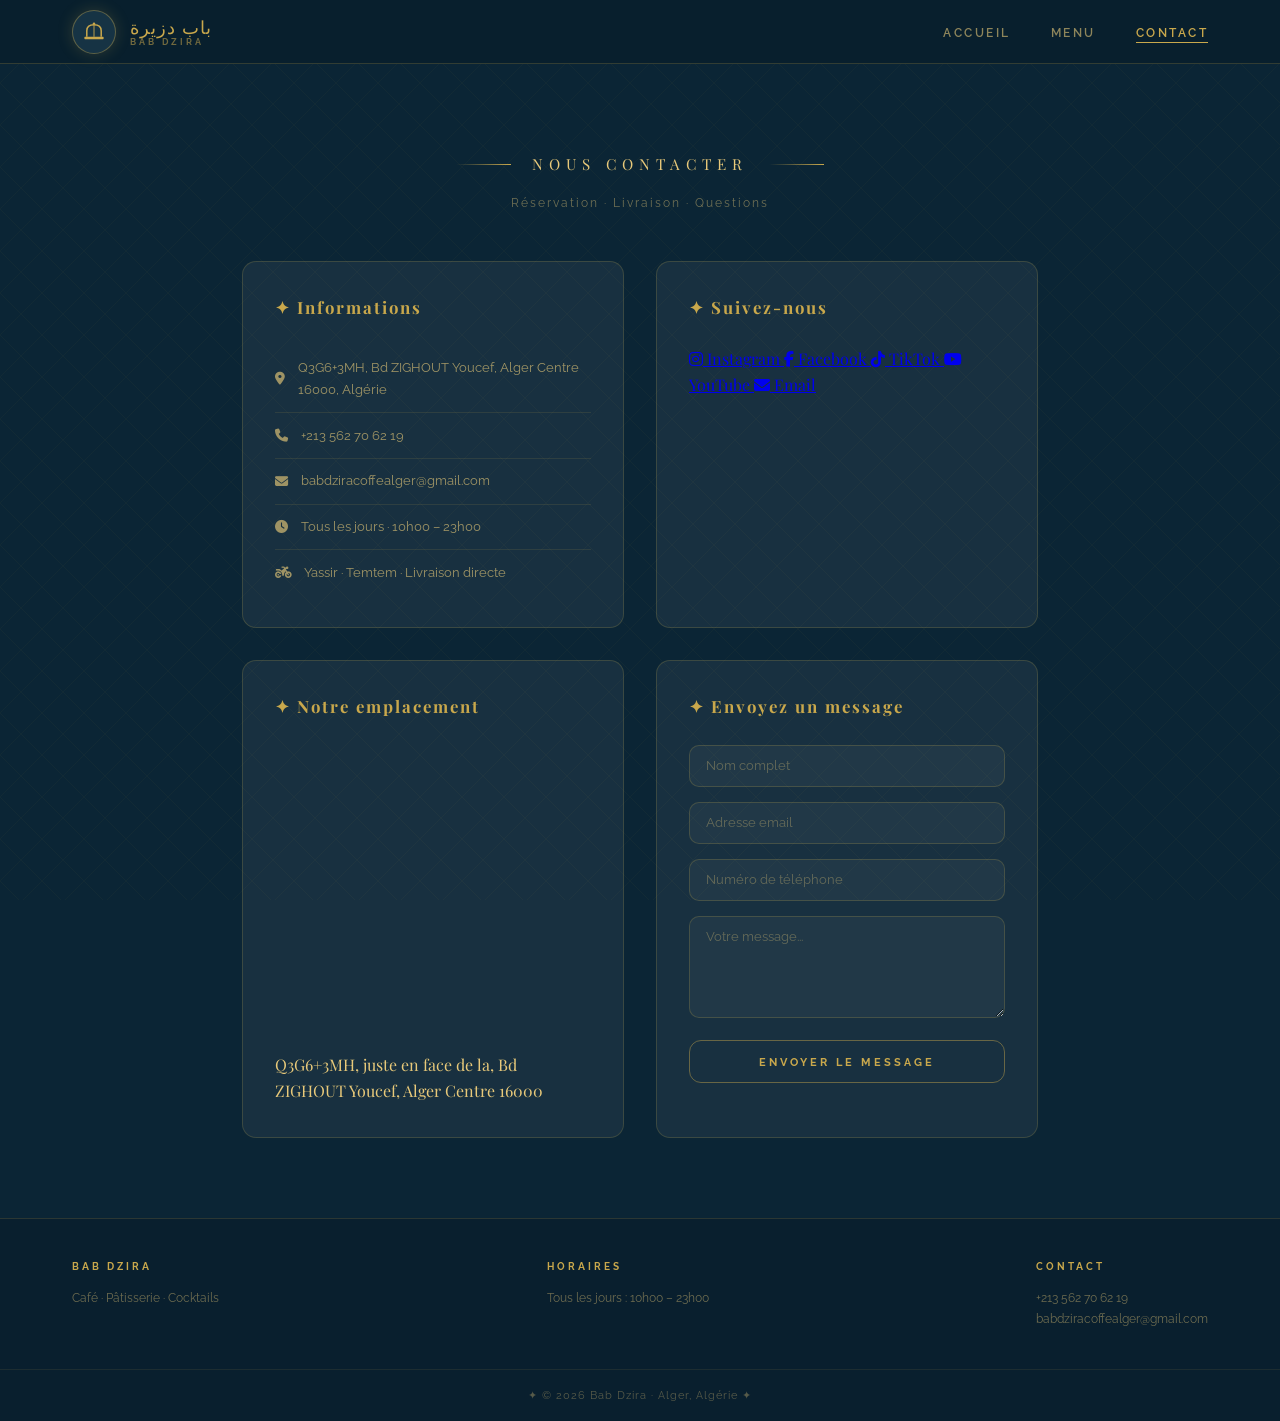
==== commit 5e87b0f1: "Update contact.html" ====
--- a/contact.html
+++ b/contact.html
@@ -7,6 +7,7 @@
     <link rel="preconnect" href="https://fonts.googleapis.com">
     <link rel="preconnect" href="https://fonts.gstatic.com" crossorigin>
     <link href="https://fonts.googleapis.com/css2?family=Playfair+Display:wght@400;600;700&family=Raleway:wght@300;400;500;600;700&display=swap" rel="stylesheet">
+    <link rel="stylesheet" href="https://cdnjs.cloudflare.com/ajax/libs/font-awesome/6.4.0/css/all.min.css">
     <link rel="stylesheet" href="style.css">
 </head>
 <body>
@@ -47,46 +48,82 @@
     </div>
 
     <div class="contact-grid">
-
         <!-- Info card -->
         <div class="c-card reveal">
             <h2>✦ Informations</h2>
             <div class="info-row">
-                <svg viewBox="0 0 24 24" fill="none" stroke="currentColor" stroke-width="2" width="14" height="14"><path d="M21 10c0 7-9 13-9 13s-9-6-9-13a9 9 0 0 1 18 0z"/><circle cx="12" cy="10" r="3"/></svg>
-                Tlemcen, Algérie
+                <i class="fas fa-map-marker-alt"></i>
+                Q3G6+3MH, Bd ZIGHOUT Youcef, Alger Centre 16000, Algérie
             </div>
             <div class="info-row">
-                <svg viewBox="0 0 24 24" fill="none" stroke="currentColor" stroke-width="2" width="14" height="14"><path d="M22 16.92v3a2 2 0 0 1-2.18 2 19.79 19.79 0 0 1-8.63-3.07A19.5 19.5 0 0 1 4.69 12 19.79 19.79 0 0 1 1.63 3.38 2 2 0 0 1 3.59 1h3a2 2 0 0 1 2 1.72c.127.96.361 1.903.7 2.81a2 2 0 0 1-.45 2.11L7.91 8.6a16 16 0 0 0 6 6l.94-.94a2 2 0 0 1 2.11-.45c.907.339 1.85.573 2.81.7A2 2 0 0 1 22 16.92z"/></svg>
-                +213 XXX XX XX XX
+                <i class="fas fa-phone"></i>
+                +213 562 70 62 19
             </div>
             <div class="info-row">
-                <svg viewBox="0 0 24 24" fill="none" stroke="currentColor" stroke-width="2" width="14" height="14"><path d="M4 4h16c1.1 0 2 .9 2 2v12c0 1.1-.9 2-2 2H4c-1.1 0-2-.9-2-2V6c0-1.1.9-2 2-2z"/><polyline points="22,6 12,13 2,6"/></svg>
-                contact@babdzira.dz
+                <i class="fas fa-envelope"></i>
+                babdziracoffealger@gmail.com
             </div>
             <div class="info-row">
-                <svg viewBox="0 0 24 24" fill="none" stroke="currentColor" stroke-width="2" width="14" height="14"><circle cx="12" cy="12" r="10"/><polyline points="12 6 12 12 16 14"/></svg>
+                <i class="fas fa-clock"></i>
                 Tous les jours · 10h00 – 23h00
             </div>
             <div class="info-row">
-                <svg viewBox="0 0 24 24" fill="none" stroke="currentColor" stroke-width="2" width="14" height="14"><path d="M5 12h14M12 5l7 7-7 7"/></svg>
+                <i class="fas fa-motorcycle"></i>
                 Yassir · Temtem · Livraison directe
             </div>
+        </div>
+
+        <!-- Social card -->
+        <div class="c-card reveal">
+            <h2>✦ Suivez-nous</h2>
+            <div class="social-links">
+                <a href="https://www.instagram.com/babdzira_coffee" target="_blank" class="social-link instagram">
+                    <i class="fab fa-instagram"></i> Instagram
+                </a>
+                <a href="https://web.facebook.com/babdziracoffee/?_rdc=1&_rdr#" target="_blank" class="social-link facebook">
+                    <i class="fab fa-facebook-f"></i> Facebook
+                </a>
+                <a href="https://www.tiktok.com/@babdzira_coffee_icecream" target="_blank" class="social-link tiktok">
+                    <i class="fab fa-tiktok"></i> TikTok
+                </a>
+                <a href="https://www.youtube.com/@babdziracoffeerestaurants" target="_blank" class="social-link youtube">
+                    <i class="fab fa-youtube"></i> YouTube
+                </a>
+                <a href="mailto:babdziracoffealger@gmail.com" class="social-link email">
+                    <i class="fas fa-envelope"></i> Email
+                </a>
+            </div>
+        </div>
+
+        <!-- Map card -->
+        <div class="c-card reveal map-card">
+            <h2>✦ Notre emplacement</h2>
+            <div class="map-container">
+                <iframe 
+                    src="https://www.google.com/maps?q=Q3G6%2B3MH+Alger+Centre&output=embed"
+                    width="100%" 
+                    height="300" 
+                    style="border:0; border-radius:12px;" 
+                    allowfullscreen="" 
+                    loading="lazy">
+                </iframe>
+            </div>
+            <p class="map-address">Q3G6+3MH, juste en face de la, Bd ZIGHOUT Youcef, Alger Centre 16000</p>
         </div>
 
         <!-- Form card -->
         <div class="c-card reveal">
             <h2>✦ Envoyez un message</h2>
             <form class="contact-form-el">
-                <input type="text"  placeholder="Nom complet" required>
+                <input type="text" placeholder="Nom complet" required>
                 <input type="email" placeholder="Adresse email" required>
-                <input type="tel"   placeholder="Numéro de téléphone">
-                <textarea rows="5"  placeholder="Votre message..."></textarea>
+                <input type="tel" placeholder="Numéro de téléphone">
+                <textarea rows="5" placeholder="Votre message..."></textarea>
                 <button type="submit" class="btn-gold" style="width:100%;border-radius:12px;text-align:center;">
                     Envoyer le message
                 </button>
             </form>
         </div>
-
     </div>
 </main>
 
@@ -94,9 +131,9 @@
     <div class="footer-inner">
         <div class="footer-col"><h4>Bab Dzira</h4><p>Café · Pâtisserie · Cocktails</p></div>
         <div class="footer-col"><h4>Horaires</h4><p>Tous les jours : 10h00 – 23h00</p></div>
-        <div class="footer-col"><h4>Contact</h4><p>+213 XXX XX XX XX</p><p>contact@babdzira.dz</p></div>
+        <div class="footer-col"><h4>Contact</h4><p>+213 562 70 62 19</p><p>babdziracoffealger@gmail.com</p></div>
     </div>
-    <div class="footer-bottom">✦ &copy; 2026 Bab Dzira · Tlemcen, Algérie ✦</div>
+    <div class="footer-bottom">✦ &copy; 2026 Bab Dzira · Alger, Algérie ✦</div>
 </footer>
 
 <script src="script.js"></script>
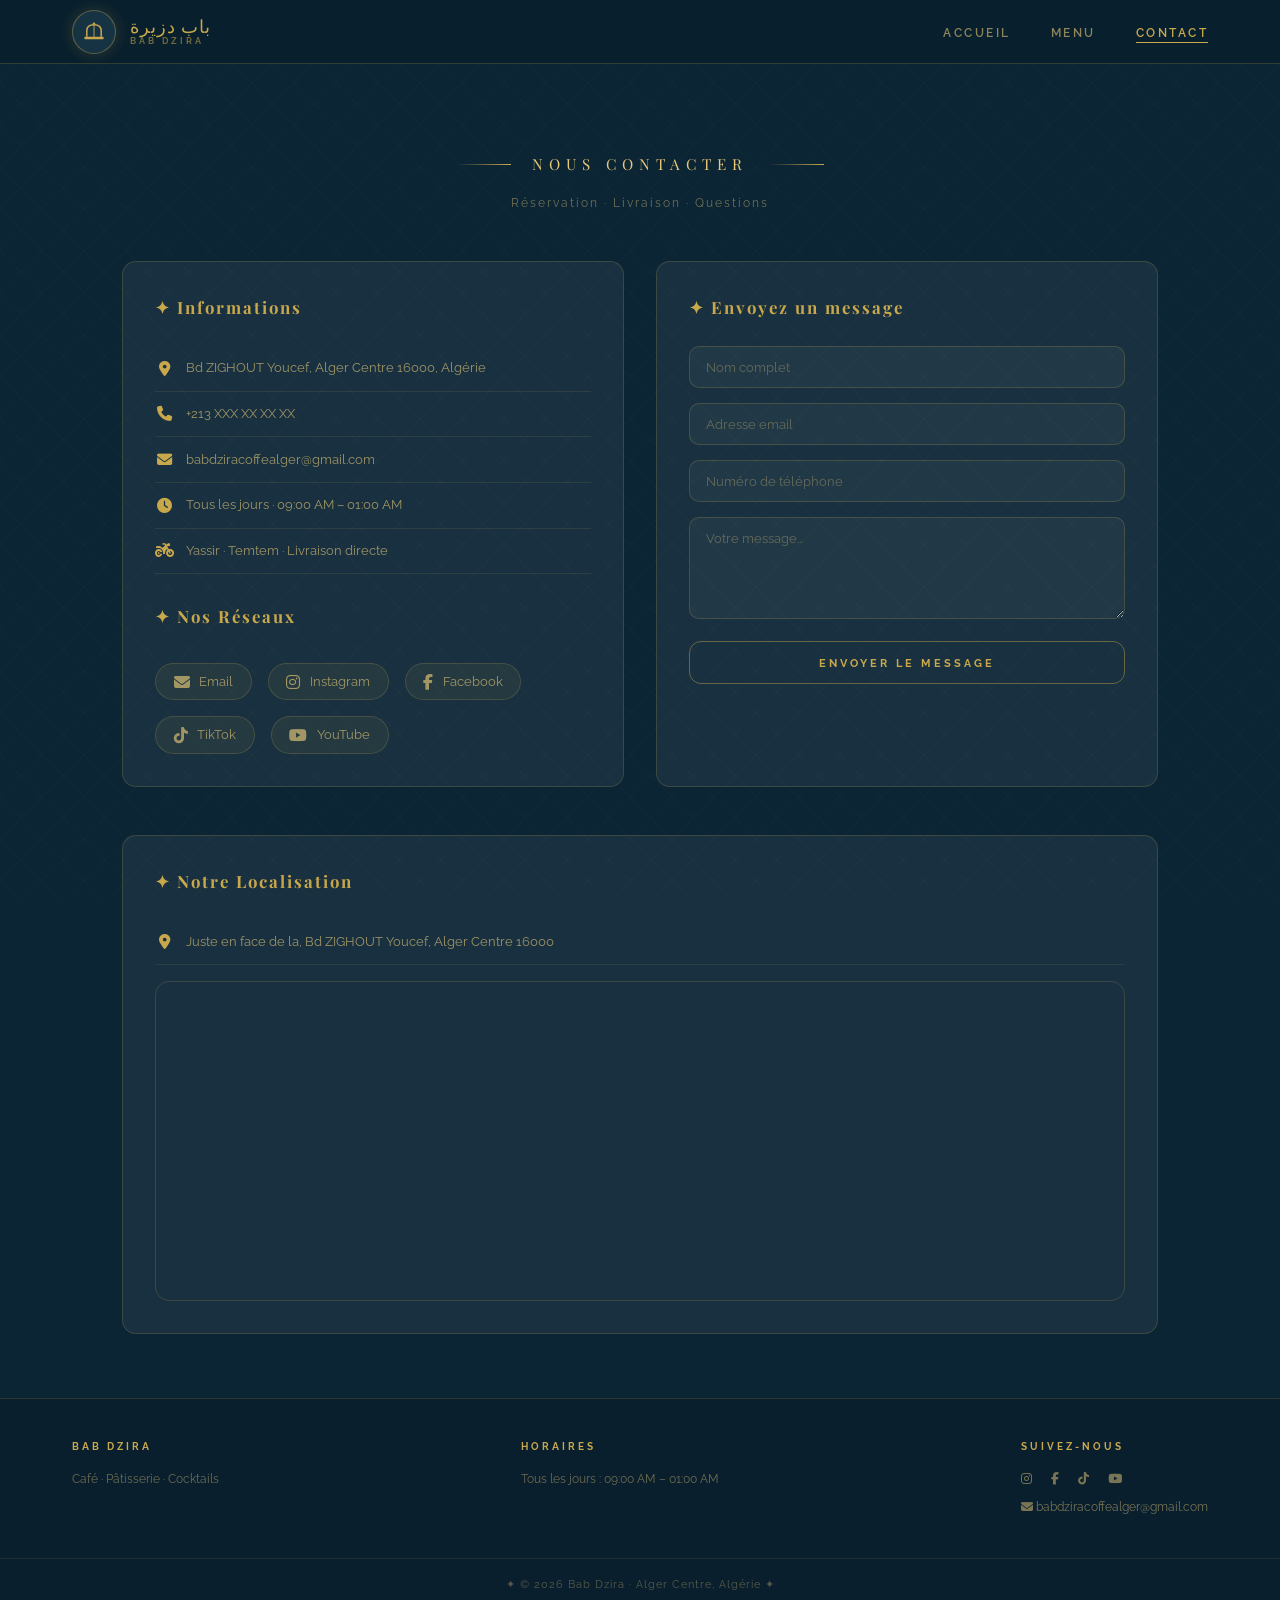
==== commit f7c163aa: "Add files via upload" ====
--- a/contact.html
+++ b/contact.html
@@ -7,11 +7,13 @@
     <link rel="preconnect" href="https://fonts.googleapis.com">
     <link rel="preconnect" href="https://fonts.gstatic.com" crossorigin>
     <link href="https://fonts.googleapis.com/css2?family=Playfair+Display:wght@400;600;700&family=Raleway:wght@300;400;500;600;700&display=swap" rel="stylesheet">
-    <link rel="stylesheet" href="https://cdnjs.cloudflare.com/ajax/libs/font-awesome/6.4.0/css/all.min.css">
+    <!-- Font Awesome for social icons -->
+    <link rel="stylesheet" href="https://cdnjs.cloudflare.com/ajax/libs/font-awesome/6.5.0/css/all.min.css">
     <link rel="stylesheet" href="style.css">
 </head>
 <body>
 
+<!-- ══ HEADER ══ -->
 <header>
     <nav>
         <a class="logo" href="index.html">
@@ -38,6 +40,8 @@
 </header>
 
 <main>
+
+    <!-- Page title -->
     <div class="contact-head">
         <div class="sec-title">
             <span class="sec-line"></span>
@@ -47,93 +51,169 @@
         <p class="contact-sub">Réservation · Livraison · Questions</p>
     </div>
 
+    <!-- ══ ROW 1 : Info + Form ══ -->
     <div class="contact-grid">
-        <!-- Info card -->
+
+        <!-- ── Informations card ── -->
         <div class="c-card reveal">
             <h2>✦ Informations</h2>
+
+            <!-- Address -->
             <div class="info-row">
                 <i class="fas fa-map-marker-alt"></i>
-                Q3G6+3MH, Bd ZIGHOUT Youcef, Alger Centre 16000, Algérie
-            </div>
+                Bd ZIGHOUT Youcef, Alger Centre 16000, Algérie
+            </div>
+
+            <!-- Phone -->
             <div class="info-row">
                 <i class="fas fa-phone"></i>
-                +213 562 70 62 19
-            </div>
+                +213 XXX XX XX XX
+            </div>
+
+            <!-- Email -->
             <div class="info-row">
                 <i class="fas fa-envelope"></i>
-                babdziracoffealger@gmail.com
-            </div>
+                <a href="mailto:babdziracoffealger@gmail.com">babdziracoffealger@gmail.com</a>
+            </div>
+
+            <!-- Hours -->
             <div class="info-row">
                 <i class="fas fa-clock"></i>
-                Tous les jours · 10h00 – 23h00
-            </div>
+                Tous les jours · 09:00 AM – 01:00 AM
+            </div>
+
+            <!-- Delivery -->
             <div class="info-row">
                 <i class="fas fa-motorcycle"></i>
                 Yassir · Temtem · Livraison directe
             </div>
-        </div>
-
-        <!-- Social card -->
-        <div class="c-card reveal">
-            <h2>✦ Suivez-nous</h2>
+
+            <!-- ── Social networks ── -->
+            <h2 style="margin-top:1.8rem;">✦ Nos Réseaux</h2>
             <div class="social-links">
-                <a href="https://www.instagram.com/babdzira_coffee" target="_blank" class="social-link instagram">
-                    <i class="fab fa-instagram"></i> Instagram
-                </a>
-                <a href="https://web.facebook.com/babdziracoffee/?_rdc=1&_rdr#" target="_blank" class="social-link facebook">
-                    <i class="fab fa-facebook-f"></i> Facebook
-                </a>
-                <a href="https://www.tiktok.com/@babdzira_coffee_icecream" target="_blank" class="social-link tiktok">
-                    <i class="fab fa-tiktok"></i> TikTok
-                </a>
-                <a href="https://www.youtube.com/@babdziracoffeerestaurants" target="_blank" class="social-link youtube">
-                    <i class="fab fa-youtube"></i> YouTube
-                </a>
-                <a href="mailto:babdziracoffealger@gmail.com" class="social-link email">
-                    <i class="fas fa-envelope"></i> Email
-                </a>
-            </div>
-        </div>
-
-        <!-- Map card -->
-        <div class="c-card reveal map-card">
-            <h2>✦ Notre emplacement</h2>
-            <div class="map-container">
-                <iframe 
-                    src="https://www.google.com/maps?q=Q3G6%2B3MH+Alger+Centre&output=embed"
-                    width="100%" 
-                    height="300" 
-                    style="border:0; border-radius:12px;" 
-                    allowfullscreen="" 
-                    loading="lazy">
-                </iframe>
-            </div>
-            <p class="map-address">Q3G6+3MH, juste en face de la, Bd ZIGHOUT Youcef, Alger Centre 16000</p>
-        </div>
-
-        <!-- Form card -->
+
+                <a href="mailto:babdziracoffealger@gmail.com"
+                   class="social-link email"
+                   title="Email">
+                    <i class="fas fa-envelope"></i>
+                    Email
+                </a>
+
+                <a href="https://www.instagram.com/babdzira_coffee"
+                   class="social-link instagram"
+                   target="_blank" rel="noopener"
+                   title="Instagram">
+                    <i class="fab fa-instagram"></i>
+                    Instagram
+                </a>
+
+                <a href="https://web.facebook.com/babdziracoffee/"
+                   class="social-link facebook"
+                   target="_blank" rel="noopener"
+                   title="Facebook">
+                    <i class="fab fa-facebook-f"></i>
+                    Facebook
+                </a>
+
+                <a href="https://www.tiktok.com/@babdzira_coffee_icecream"
+                   class="social-link tiktok"
+                   target="_blank" rel="noopener"
+                   title="TikTok">
+                    <i class="fab fa-tiktok"></i>
+                    TikTok
+                </a>
+
+                <a href="https://www.youtube.com/@babdziracoffeerestaurants"
+                   class="social-link youtube"
+                   target="_blank" rel="noopener"
+                   title="YouTube">
+                    <i class="fab fa-youtube"></i>
+                    YouTube
+                </a>
+
+            </div>
+        </div>
+
+        <!-- ── Message form ── -->
         <div class="c-card reveal">
             <h2>✦ Envoyez un message</h2>
             <form class="contact-form-el">
-                <input type="text" placeholder="Nom complet" required>
+                <input type="text"  placeholder="Nom complet" required>
                 <input type="email" placeholder="Adresse email" required>
-                <input type="tel" placeholder="Numéro de téléphone">
-                <textarea rows="5" placeholder="Votre message..."></textarea>
-                <button type="submit" class="btn-gold" style="width:100%;border-radius:12px;text-align:center;">
+                <input type="tel"   placeholder="Numéro de téléphone">
+                <textarea rows="5"  placeholder="Votre message..."></textarea>
+                <button type="submit" class="btn-gold"
+                    style="width:100%;border-radius:12px;text-align:center;display:block;">
                     Envoyer le message
                 </button>
             </form>
         </div>
-    </div>
+
+    </div>
+
+    <!-- ══ ROW 2 : Google Maps ══ -->
+    <div class="contact-grid" style="max-width:1100px;margin:0 auto 4rem;padding:0 2rem;">
+        <div class="c-card reveal" style="grid-column:1/-1;">
+            <h2>✦ Notre Localisation</h2>
+            <div class="info-row" style="margin-bottom:.8rem;">
+                <i class="fas fa-map-marker-alt"></i>
+                Juste en face de la, Bd ZIGHOUT Youcef, Alger Centre 16000
+            </div>
+            <div class="map-wrap">
+                <!-- Google Maps embed — code plus Q3G6+3MH Alger -->
+                <iframe
+                    src="https://www.google.com/maps/embed?pb=!1m18!1m12!1m3!1d3197.1!2d3.0588!3d36.7372!2m3!1f0!2f0!3f0!3m2!1i1024!2i768!4f13.1!3m3!1m2!1s0x128fb26972f4a4a1%3A0x0!2zQmQgWklHSE9VVCBZT1VDRUYsIEFsZ2VyIENlbnRyZSAxNjAwMA!5e0!3m2!1sfr!2sdz!4v1700000000000!5m2!1sfr!2sdz&q=Q3G6%2B3MH+Alger"
+                    allowfullscreen=""
+                    loading="lazy"
+                    referrerpolicy="no-referrer-when-downgrade"
+                    title="Localisation Bab Dzira">
+                </iframe>
+            </div>
+        </div>
+    </div>
+
 </main>
 
+<!-- ══ FOOTER ══ -->
 <footer>
     <div class="footer-inner">
-        <div class="footer-col"><h4>Bab Dzira</h4><p>Café · Pâtisserie · Cocktails</p></div>
-        <div class="footer-col"><h4>Horaires</h4><p>Tous les jours : 10h00 – 23h00</p></div>
-        <div class="footer-col"><h4>Contact</h4><p>+213 562 70 62 19</p><p>babdziracoffealger@gmail.com</p></div>
-    </div>
-    <div class="footer-bottom">✦ &copy; 2026 Bab Dzira · Alger, Algérie ✦</div>
+        <div class="footer-col">
+            <h4>Bab Dzira</h4>
+            <p>Café · Pâtisserie · Cocktails</p>
+        </div>
+        <div class="footer-col">
+            <h4>Horaires</h4>
+            <p>Tous les jours : 09:00 AM – 01:00 AM</p>
+        </div>
+        <div class="footer-col">
+            <h4>Suivez-nous</h4>
+            <p>
+                <a href="https://www.instagram.com/babdzira_coffee" target="_blank" rel="noopener"
+                   style="color:rgba(232,201,122,0.5);text-decoration:none;margin-right:1rem;">
+                    <i class="fab fa-instagram"></i>
+                </a>
+                <a href="https://web.facebook.com/babdziracoffee/" target="_blank" rel="noopener"
+                   style="color:rgba(232,201,122,0.5);text-decoration:none;margin-right:1rem;">
+                    <i class="fab fa-facebook-f"></i>
+                </a>
+                <a href="https://www.tiktok.com/@babdzira_coffee_icecream" target="_blank" rel="noopener"
+                   style="color:rgba(232,201,122,0.5);text-decoration:none;margin-right:1rem;">
+                    <i class="fab fa-tiktok"></i>
+                </a>
+                <a href="https://www.youtube.com/@babdziracoffeerestaurants" target="_blank" rel="noopener"
+                   style="color:rgba(232,201,122,0.5);text-decoration:none;">
+                    <i class="fab fa-youtube"></i>
+                </a>
+            </p>
+            <p style="margin-top:.5rem;">
+                <a href="mailto:babdziracoffealger@gmail.com"
+                   style="color:rgba(232,201,122,0.5);text-decoration:none;font-family:'Raleway',sans-serif;font-size:.75rem;">
+                    <i class="fas fa-envelope"></i> babdziracoffealger@gmail.com
+                </a>
+            </p>
+        </div>
+    </div>
+    <div class="footer-bottom">✦ &copy; 2026 Bab Dzira · Alger Centre, Algérie ✦</div>
 </footer>
 
 <script src="script.js"></script>
--- a/style.css
+++ b/style.css
@@ -1,636 +1,532 @@
 /* ============================================================
    BAB DZIRA — Dark Navy Luxury Theme
-   NO @import — fonts loaded via <link> in HTML head
 ============================================================ */
-
 :root {
-    --bg:           #0B2535;
-    --bg2:          #0D2D40;
-    --bg-card:      rgba(255, 255, 255, 0.06);
-    --bg-card-h:    rgba(255, 255, 255, 0.10);
-    --gold:         #C9A84C;
-    --gold-lt:      #E8C97A;
-    --gold-dim:     rgba(201, 168, 76, 0.30);
-    --gold-glow:    rgba(201, 168, 76, 0.15);
-    --text:         #E8C97A;       /* golden text */
-    --text-sub:     #D4B878;       /* slightly dimmer gold */
-    --text-muted:   rgba(232, 201, 122, 0.50);
-    --border:       rgba(201, 168, 76, 0.22);
-    --border-h:     rgba(201, 168, 76, 0.55);
-    --nav-h:        64px;
-    --tab-h:        66px;
-    --r:            14px;
-}
-
-/* ── Reset ───────────────────────────────────────────────── */
-*, *::before, *::after { margin: 0; padding: 0; box-sizing: border-box; }
-html { scroll-behavior: smooth; }
-
-/* ── Body — always dark blue ─────────────────────────────── */
-body {
-    background-color: #0B2535;          /* explicit hex, not var */
-    background-color: var(--bg);
-    color: #E8C97A;                     /* explicit hex fallback */
-    color: var(--text);
-    font-family: 'Cormorant Garamond', 'Playfair Display', Georgia, serif;
-    font-size: 16px;
-    line-height: 1.65;
-    min-height: 100vh;
-    overflow-x: hidden;
-}
-
-/* ── Diamond lattice ─────────────────────────────────────── */
-body::before {
-    content: '';
-    position: fixed;
-    inset: 0;
-    z-index: 0;
-    pointer-events: none;
+    --bg:          #0B2535;
+    --bg2:         #0D2D40;
+    --bg-card:     rgba(255,255,255,0.06);
+    --bg-card-h:   rgba(255,255,255,0.10);
+    --gold:        #C9A84C;
+    --gold-lt:     #E8C97A;
+    --gold-dim:    rgba(201,168,76,0.28);
+    --gold-glow:   rgba(201,168,76,0.13);
+    --text:        #E8C97A;
+    --text-sub:    #D4B878;
+    --text-muted:  rgba(232,201,122,0.50);
+    --border:      rgba(201,168,76,0.20);
+    --border-h:    rgba(201,168,76,0.55);
+    --nav-h:       64px;
+    --tab-h:       66px;
+    --r:           14px;
+}
+
+*,*::before,*::after{margin:0;padding:0;box-sizing:border-box;}
+html{scroll-behavior:smooth;}
+
+body{
+    background-color:#0B2535;
+    background-color:var(--bg);
+    color:#E8C97A;
+    color:var(--text);
+    font-family:'Playfair Display',Georgia,serif;
+    font-size:16px;
+    line-height:1.65;
+    min-height:100vh;
+    overflow-x:hidden;
+}
+
+body::before{
+    content:'';
+    position:fixed;inset:0;z-index:0;pointer-events:none;
     background-image:
-        repeating-linear-gradient(45deg,
-            rgba(201, 168, 76, 0.04) 0px, rgba(201, 168, 76, 0.04) 1px,
-            transparent 1px, transparent 30px),
-        repeating-linear-gradient(-45deg,
-            rgba(201, 168, 76, 0.04) 0px, rgba(201, 168, 76, 0.04) 1px,
-            transparent 1px, transparent 30px);
-    background-size: 42px 42px;
-}
-
-header, main, footer, nav { position: relative; z-index: 1; }
-
-/* ── Scrollbar ───────────────────────────────────────────── */
-::-webkit-scrollbar { width: 5px; height: 4px; }
-::-webkit-scrollbar-track { background: #0B2535; }
-::-webkit-scrollbar-thumb { background: rgba(201,168,76,0.4); border-radius: 4px; }
-
-/* ============================================================
-   KEYFRAMES
-============================================================ */
-@keyframes fadeUp {
-    from { opacity: 0; transform: translateY(24px); }
-    to   { opacity: 1; transform: translateY(0); }
-}
-@keyframes shimmer {
-    0%   { background-position: -200% center; }
-    100% { background-position:  200% center; }
-}
-@keyframes glow {
-    0%, 100% { opacity: 0.45; transform: scale(1); }
-    50%       { opacity: 0.9;  transform: scale(1.1); }
-}
-@keyframes ripple { to { transform: scale(5); opacity: 0; } }
-
-/* ============================================================
-   REVEAL — safe: visible by default, JS adds .pre then .in
-============================================================ */
-.reveal {
-    opacity: 1;
-    transform: translateY(0);
-    transition: opacity 0.7s ease, transform 0.7s ease;
-}
-.reveal.pre  { opacity: 0; transform: translateY(24px); }
-.reveal.in   { opacity: 1; transform: translateY(0); }
-
-/* ============================================================
-   HEADER
-============================================================ */
-header {
-    position: sticky;
-    top: 0;
-    z-index: 300;
-    height: var(--nav-h);
-    background-color: #091f2e;
-    background-color: rgba(9, 31, 46, 0.97);
-    backdrop-filter: blur(16px);
-    border-bottom: 1px solid rgba(201, 168, 76, 0.22);
-    transition: box-shadow 0.3s;
-}
-header.scrolled { box-shadow: 0 4px 28px rgba(0, 0, 0, 0.6); }
-
-nav {
-    max-width: 1200px;
-    margin: 0 auto;
-    height: 100%;
-    padding: 0 2rem;
-    display: flex;
-    justify-content: space-between;
-    align-items: center;
-}
-
-/* Logo */
-.logo { display: flex; align-items: center; gap: 0.9rem; text-decoration: none; }
-.logo-medal {
-    width: 44px; height: 44px;
-    border-radius: 50%;
-    background-color: #163344;
-    border: 1.5px solid rgba(201, 168, 76, 0.4);
-    display: flex; align-items: center; justify-content: center;
-    box-shadow: 0 0 16px rgba(201, 168, 76, 0.2);
-    flex-shrink: 0;
-}
-.logo-medal svg { width: 24px; height: 24px; fill: #C9A84C; }
-.logo-words { display: flex; flex-direction: column; line-height: 1.15; }
-.logo-ar {
-    font-family: 'Playfair Display', Georgia, serif;
-    font-size: 1.15rem;
-    color: #C9A84C;
-    letter-spacing: 1px;
-}
-.logo-fr {
-    font-family: 'Raleway', sans-serif;
-    font-size: 0.58rem;
-    letter-spacing: 3px;
-    text-transform: uppercase;
-    color: rgba(201, 168, 76, 0.55);
-    font-weight: 700;
-}
-
-/* Nav links */
-.nav-links { display: flex; gap: 2.5rem; list-style: none; }
-.nav-links a {
-    text-decoration: none;
-    color: rgba(232, 201, 122, 0.6);
-    font-family: 'Raleway', sans-serif;
-    font-size: 0.72rem;
-    letter-spacing: 2.5px;
-    text-transform: uppercase;
-    font-weight: 600;
-    transition: color 0.25s;
-    position: relative;
-    padding-bottom: 3px;
-}
-.nav-links a::after {
-    content: '';
-    position: absolute; bottom: 0; left: 0;
-    width: 0; height: 1px;
-    background: #C9A84C;
-    transition: width 0.3s;
-}
-.nav-links a:hover, .nav-links a.active { color: #C9A84C; }
-.nav-links a:hover::after, .nav-links a.active::after { width: 100%; }
-
-.hamburger { display: none; flex-direction: column; cursor: pointer; gap: 5px; }
-.hamburger span { width: 22px; height: 1.5px; background: #C9A84C; display: block; transition: 0.3s; }
-
-/* ============================================================
-   INFO BAR
-============================================================ */
-.info-bar {
-    background-color: rgba(13, 45, 64, 0.7);
-    border-bottom: 1px solid rgba(201, 168, 76, 0.18);
-    padding: 0.6rem 2rem;
-    display: flex; justify-content: center; gap: 3rem; flex-wrap: wrap;
-}
-.info-item {
-    display: flex; align-items: center; gap: 0.5rem;
-    font-family: 'Raleway', sans-serif;
-    font-size: 0.74rem;
-    color: rgba(232, 201, 122, 0.55);
-    letter-spacing: 1px;
-}
-.info-item svg { color: #C9A84C; width: 13px; height: 13px; flex-shrink: 0; }
-
-/* ============================================================
-   SECTION TITLE — "LA CARTE" style
-============================================================ */
-.sec-title {
-    display: flex;
-    align-items: center; justify-content: center;
-    gap: 1.3rem;
-    padding: 2.5rem 1rem 1rem;
-}
-.sec-line {
-    height: 1px; width: 55px;
-    background: linear-gradient(90deg, transparent, #C9A84C, transparent);
-    background-size: 200% auto;
-    animation: shimmer 3s linear infinite;
-}
-.sec-text {
-    font-family: 'Playfair Display', Georgia, serif;
-    font-size: 0.95rem;
-    letter-spacing: 6px;
-    text-transform: uppercase;
-    color: #E8C97A;
-    font-weight: 400;
-}
-
-/* ============================================================
-   CATEGORY TABS
-============================================================ */
-.cat-nav-wrap {
-    position: sticky;
-    top: var(--nav-h);
-    z-index: 200;
-    background-color: rgba(9, 31, 46, 0.97);
-    backdrop-filter: blur(14px);
-    border-bottom: 1px solid rgba(201, 168, 76, 0.18);
-}
-.cat-nav {
-    display: flex;
-    overflow-x: auto;
-    scrollbar-width: none;
-    max-width: 1200px;
-    margin: 0 auto;
-    padding: 0 0.5rem;
-}
-.cat-nav::-webkit-scrollbar { display: none; }
-
-.cat-tab {
-    display: flex; flex-direction: column; align-items: center; gap: 0.28rem;
-    padding: 0.85rem 1.2rem;
-    cursor: pointer;
-    font-family: 'Raleway', sans-serif;
-    color: rgba(232, 201, 122, 0.45);
-    font-size: 0.6rem;
-    letter-spacing: 1.5px;
-    text-transform: uppercase;
-    font-weight: 700;
-    white-space: nowrap;
-    border-bottom: 2px solid transparent;
-    transition: color 0.25s, border-color 0.25s;
-    flex-shrink: 0;
-}
-.cat-tab svg { width: 18px; height: 18px; }
-.cat-tab:hover { color: rgba(232, 201, 122, 0.8); }
-.cat-tab.active { color: #C9A84C; border-bottom-color: #C9A84C; }
-
-/* ============================================================
-   MENU SECTION
-============================================================ */
-.menu-section {
-    max-width: 740px;
-    margin: 0 auto;
-    padding: 0.5rem 1.5rem 2.5rem;
-    scroll-margin-top: calc(var(--nav-h) + var(--tab-h) + 8px);
-}
-.menu-section + .menu-section { border-top: 1px solid rgba(201, 168, 76, 0.12); }
-
-/* Sub-section title */
-.sub-title {
-    display: flex; align-items: center; gap: 0.8rem;
-    padding: 1.5rem 0 1rem;
-}
-.sub-title-line { height: 1px; width: 25px; background: rgba(201, 168, 76, 0.35); }
-.sub-title-text {
-    font-family: 'Raleway', sans-serif;
-    font-size: 0.7rem;
-    letter-spacing: 3.5px;
-    text-transform: uppercase;
-    color: rgba(201, 168, 76, 0.65);
-    font-weight: 700;
-}
-
-/* ============================================================
-   MENU CARD
-============================================================ */
-.menu-card {
-    display: flex;
-    align-items: center;
-    gap: 1.1rem;
-    background-color: rgba(255, 255, 255, 0.055);
-    border: 1px solid rgba(201, 168, 76, 0.18);
-    border-radius: var(--r);
-    padding: 1rem 1.3rem;
-    margin-bottom: 0.75rem;
-    transition: background-color 0.25s, border-color 0.25s, transform 0.2s;
-    position: relative;
-    overflow: hidden;
-}
-.menu-card::before {
-    content: '';
-    position: absolute; left: 0; top: 0; bottom: 0;
-    width: 3px;
-    background: #C9A84C;
-    border-radius: 3px 0 0 3px;
-    opacity: 0;
-    transition: opacity 0.25s;
-}
-.menu-card:hover {
-    background-color: rgba(255, 255, 255, 0.09);
-    border-color: rgba(201, 168, 76, 0.45);
-    transform: translateX(3px);
-}
-.menu-card:hover::before { opacity: 1; }
-
-.card-icon {
-    width: 40px; height: 40px;
-    border-radius: 10px;
-    background-color: rgba(201, 168, 76, 0.1);
-    border: 1px solid rgba(201, 168, 76, 0.25);
-    display: flex; align-items: center; justify-content: center;
-    flex-shrink: 0;
-    color: #C9A84C;
-    transition: background-color 0.25s;
-}
-.menu-card:hover .card-icon { background-color: rgba(201, 168, 76, 0.18); }
-.card-icon svg { width: 18px; height: 18px; }
-
-.card-body { flex: 1; min-width: 0; }
-.card-name {
-    font-family: 'Playfair Display', Georgia, serif;
-    font-size: 1rem;
-    font-weight: 600;
-    color: #E8C97A;
-    margin-bottom: 0.12rem;
-    white-space: nowrap; overflow: hidden; text-overflow: ellipsis;
-}
-.card-desc {
-    font-family: 'Raleway', sans-serif;
-    font-size: 0.75rem;
-    color: rgba(232, 201, 122, 0.45);
-    white-space: nowrap; overflow: hidden; text-overflow: ellipsis;
-}
-
-.card-price {
-    font-family: 'Playfair Display', Georgia, serif;
-    font-size: 1.05rem;
-    font-weight: 700;
-    color: #C9A84C;   /* solid gold — always visible */
-    flex-shrink: 0;
-    letter-spacing: 0.5px;
-}
-
-/* ============================================================
-   HERO
-============================================================ */
-.hero {
-    min-height: calc(100vh - var(--nav-h));
-    display: flex; flex-direction: column;
-    align-items: center; justify-content: center;
-    text-align: center;
-    padding: 4rem 2rem;
-    position: relative; overflow: hidden;
-}
-.hero::after {
-    content: '';
-    position: absolute; top: 50%; left: 50%;
-    transform: translate(-50%, -50%);
-    width: 650px; height: 650px;
-    background: radial-gradient(circle, rgba(201,168,76,0.07) 0%, transparent 65%);
-    pointer-events: none;
-}
-
-.hero-medal {
-    width: 140px; height: 140px;
-    border-radius: 50%;
-    background-color: #163344;
-    border: 2px solid rgba(201, 168, 76, 0.4);
-    display: flex; align-items: center; justify-content: center;
-    margin: 0 auto 2.5rem;
-    box-shadow: 0 0 60px rgba(201, 168, 76, 0.13);
-    position: relative;
-    animation: fadeUp 0.8s ease both;
-}
-.hero-medal::before {
-    content: '';
-    position: absolute; inset: -10px; border-radius: 50%;
-    border: 1px solid rgba(201, 168, 76, 0.25);
-    animation: glow 4s ease-in-out infinite;
-}
-.hero-medal svg { width: 72px; height: 72px; fill: #C9A84C; }
-
-.hero-ar {
-    font-family: 'Playfair Display', Georgia, serif;
-    font-size: clamp(2.4rem, 6vw, 4rem);
-    color: #C9A84C;
-    letter-spacing: 4px;
-    margin-bottom: 0.4rem;
-    text-shadow: 0 0 40px rgba(201, 168, 76, 0.25);
-    animation: fadeUp 0.9s ease 0.1s both;
-}
-.hero-label {
-    font-family: 'Raleway', sans-serif;
-    font-size: 0.68rem;
-    letter-spacing: 5px;
-    text-transform: uppercase;
-    color: rgba(232, 201, 122, 0.55);
-    font-weight: 700;
-    margin-bottom: 2rem;
-    animation: fadeUp 0.9s ease 0.18s both;
-}
-
-.hero-div {
-    display: flex; align-items: center; gap: 1rem; justify-content: center;
-    margin-bottom: 1.5rem;
-    animation: fadeUp 0.9s ease 0.25s both;
-}
-.hero-div span { display: block; height: 1px; width: 65px; background: rgba(201,168,76,0.3); }
-.hero-div em { color: #C9A84C; font-style: normal; font-size: 1rem; }
-
-.hero-tag {
-    font-family: 'Raleway', sans-serif;
-    font-size: 0.82rem;
-    color: rgba(232, 201, 122, 0.5);
-    letter-spacing: 2px;
-    margin-bottom: 2.5rem;
-    animation: fadeUp 0.9s ease 0.3s both;
-}
-
-.hero-chips {
-    display: flex; gap: 1.5rem; justify-content: center;
-    flex-wrap: wrap; margin-bottom: 2.8rem;
-    animation: fadeUp 0.9s ease 0.36s both;
-}
-.chip {
-    display: flex; align-items: center; gap: 0.5rem;
-    font-family: 'Raleway', sans-serif;
-    font-size: 0.73rem;
-    color: rgba(232, 201, 122, 0.55);
-    letter-spacing: 1px;
-    background-color: rgba(255, 255, 255, 0.055);
-    border: 1px solid rgba(201, 168, 76, 0.2);
-    border-radius: 40px;
-    padding: 0.42rem 1rem;
-}
-.chip svg { color: #C9A84C; width: 13px; height: 13px; }
-
-/* ============================================================
-   BUTTON
-============================================================ */
-.btn-gold {
-    display: inline-block;
-    background: transparent;
-    color: #C9A84C;
-    border: 1px solid rgba(201, 168, 76, 0.45);
-    border-radius: 40px;
-    padding: 0.85rem 2.4rem;
-    font-family: 'Raleway', sans-serif;
-    font-size: 0.7rem;
-    letter-spacing: 3px;
-    text-transform: uppercase;
-    font-weight: 700;
-    text-decoration: none;
-    cursor: pointer;
-    transition: all 0.3s;
-    position: relative; overflow: hidden;
-    animation: fadeUp 0.9s ease 0.42s both;
-}
-.btn-gold:hover {
-    background-color: rgba(201, 168, 76, 0.15);
-    border-color: #C9A84C;
-    color: #E8C97A;
-    box-shadow: 0 0 28px rgba(201, 168, 76, 0.2);
-    transform: translateY(-2px);
-}
-.ripple-el {
-    position: absolute; border-radius: 50%;
-    background: rgba(201, 168, 76, 0.2);
-    transform: scale(0);
-    animation: ripple 0.6s linear;
-    pointer-events: none;
-    width: 20px; height: 20px;
-    margin-left: -10px; margin-top: -10px;
-}
-
-/* Feature cards */
-.feat-grid {
-    display: grid; grid-template-columns: repeat(3, 1fr);
-    gap: 1.5rem;
-    max-width: 860px; margin: 5rem auto 0;
-    padding: 0 2rem 5rem;
-}
-.feat-card {
-    background-color: rgba(255, 255, 255, 0.055);
-    border: 1px solid rgba(201, 168, 76, 0.2);
-    border-radius: var(--r); padding: 2rem 1.5rem; text-align: center;
-    transition: border-color 0.3s, background-color 0.3s, transform 0.3s;
-}
-.feat-card:hover {
-    border-color: rgba(201, 168, 76, 0.5);
-    background-color: rgba(255, 255, 255, 0.09);
-    transform: translateY(-5px);
-}
-.feat-icon { font-size: 1.8rem; margin-bottom: 1rem; display: block; }
-.feat-title {
-    font-family: 'Playfair Display', Georgia, serif;
-    font-size: 1rem; color: #C9A84C; margin-bottom: 0.5rem;
-}
-.feat-desc {
-    font-family: 'Raleway', sans-serif;
-    font-size: 0.78rem; color: rgba(232, 201, 122, 0.5);
-}
-
-/* About */
-.about-wrap {
-    max-width: 660px; margin: 0 auto; padding: 2rem 2rem 5rem; text-align: center;
-}
-.about-wrap h2 {
-    font-family: 'Playfair Display', Georgia, serif;
-    font-size: 1.5rem; color: #C9A84C; margin-bottom: 1rem;
-}
-.about-wrap p {
-    font-family: 'Raleway', sans-serif;
-    color: rgba(232, 201, 122, 0.6); font-size: 0.88rem; margin: 0.8rem 0;
-}
-
-/* ============================================================
-   CONTACT
-============================================================ */
-.contact-head { text-align: center; padding: 3rem 2rem 0.5rem; }
-.contact-head h1 {
-    font-family: 'Playfair Display', Georgia, serif;
-    font-size: 1.9rem; color: #C9A84C; margin-bottom: 0.5rem;
-}
-.contact-sub {
-    font-family: 'Raleway', sans-serif;
-    font-size: 0.76rem; color: rgba(232, 201, 122, 0.45); letter-spacing: 2px;
-    text-align: center; padding-bottom: 1rem;
-}
-
-.contact-grid {
-    display: grid; grid-template-columns: 1fr 1fr; gap: 2rem;
-    max-width: 860px; margin: 1.5rem auto 5rem; padding: 0 2rem;
-}
-
-.c-card {
-    background-color: rgba(255, 255, 255, 0.055);
-    border: 1px solid rgba(201, 168, 76, 0.2);
-    border-radius: var(--r); padding: 2rem;
-    transition: border-color 0.3s;
-}
-.c-card:hover { border-color: rgba(201, 168, 76, 0.45); }
-.c-card h2 {
-    font-family: 'Playfair Display', Georgia, serif;
-    font-size: 1.05rem; color: #C9A84C;
-    margin-bottom: 1.5rem; letter-spacing: 2px;
-}
-
-.info-row {
-    display: flex; align-items: center; gap: 0.8rem;
-    padding: 0.72rem 0; border-bottom: 1px solid rgba(201, 168, 76, 0.12);
-    font-family: 'Raleway', sans-serif;
-    font-size: 0.82rem; color: rgba(232, 201, 122, 0.65);
-    transition: color 0.2s;
-}
-.info-row:last-child { border-bottom: none; }
-.info-row:hover { color: #C9A84C; }
-.info-row svg { color: #C9A84C; width: 14px; height: 14px; flex-shrink: 0; }
-
-.c-card input, .c-card textarea {
-    width: 100%;
-    background-color: rgba(255, 255, 255, 0.04);
-    border: 1px solid rgba(201, 168, 76, 0.22);
-    border-radius: 10px;
-    padding: 0.8rem 1rem;
-    color: #E8C97A;   /* gold text in inputs */
-    font-family: 'Raleway', sans-serif;
-    font-size: 0.82rem;
-    margin-bottom: 0.9rem;
-    transition: border-color 0.25s, box-shadow 0.25s;
-    outline: none;
-}
-.c-card input::placeholder, .c-card textarea::placeholder {
-    color: rgba(232, 201, 122, 0.35);
-}
-.c-card input:focus, .c-card textarea:focus {
-    border-color: rgba(201, 168, 76, 0.55);
-    box-shadow: 0 0 0 3px rgba(201, 168, 76, 0.08);
-}
-
-/* ============================================================
-   FOOTER
-============================================================ */
-footer {
-    border-top: 1px solid rgba(201, 168, 76, 0.18);
-    background-color: #091F2E;
-}
-.footer-inner {
-    max-width: 1200px; margin: 0 auto;
-    padding: 2.5rem 2rem;
-    display: flex; justify-content: space-between; gap: 2rem; flex-wrap: wrap;
-}
-.footer-col h4 {
-    font-family: 'Raleway', sans-serif;
-    font-size: 0.63rem; letter-spacing: 3px;
-    text-transform: uppercase;
-    color: #C9A84C; margin-bottom: 0.8rem; font-weight: 700;
-}
-.footer-col p {
-    font-family: 'Raleway', sans-serif;
-    font-size: 0.78rem; color: rgba(232, 201, 122, 0.45);
-}
-.footer-bottom {
-    text-align: center; padding: 1rem 2rem;
-    border-top: 1px solid rgba(201, 168, 76, 0.1);
-    font-family: 'Raleway', sans-serif;
-    font-size: 0.7rem; color: rgba(232, 201, 122, 0.35); letter-spacing: 1px;
-}
-
-/* ============================================================
-   RESPONSIVE
-============================================================ */
-@media (max-width: 768px) {
-    .nav-links {
-        display: none; width: 100%; flex-direction: column;
-        text-align: center; gap: 1rem; padding: 1rem 0;
-        background-color: rgba(9, 31, 46, 0.99);
-        position: absolute; top: var(--nav-h); left: 0;
-        border-bottom: 1px solid rgba(201, 168, 76, 0.18);
+        repeating-linear-gradient(45deg,rgba(201,168,76,0.04) 0px,rgba(201,168,76,0.04) 1px,transparent 1px,transparent 30px),
+        repeating-linear-gradient(-45deg,rgba(201,168,76,0.04) 0px,rgba(201,168,76,0.04) 1px,transparent 1px,transparent 30px);
+    background-size:42px 42px;
+}
+
+header,main,footer,nav{position:relative;z-index:1;}
+
+::-webkit-scrollbar{width:5px;height:4px;}
+::-webkit-scrollbar-track{background:#0B2535;}
+::-webkit-scrollbar-thumb{background:rgba(201,168,76,0.4);border-radius:4px;}
+
+/* ── Keyframes ────────────────────────────────────────── */
+@keyframes fadeUp{from{opacity:0;transform:translateY(24px);}to{opacity:1;transform:translateY(0);}}
+@keyframes shimmer{0%{background-position:-200% center;}100%{background-position:200% center;}}
+@keyframes glow{0%,100%{opacity:.45;transform:scale(1);}50%{opacity:.9;transform:scale(1.1);}}
+@keyframes ripple{to{transform:scale(5);opacity:0;}}
+
+/* ── Reveal ───────────────────────────────────────────── */
+.reveal{opacity:1;transform:translateY(0);transition:opacity .7s ease,transform .7s ease;}
+.reveal.pre{opacity:0;transform:translateY(24px);}
+.reveal.in{opacity:1;transform:translateY(0);}
+
+/* ── Header ───────────────────────────────────────────── */
+header{
+    position:sticky;top:0;z-index:300;height:var(--nav-h);
+    background-color:rgba(9,31,46,0.97);
+    backdrop-filter:blur(16px);
+    border-bottom:1px solid rgba(201,168,76,0.22);
+    transition:box-shadow .3s;
+}
+header.scrolled{box-shadow:0 4px 28px rgba(0,0,0,.6);}
+
+nav{
+    max-width:1200px;margin:0 auto;height:100%;
+    padding:0 2rem;display:flex;justify-content:space-between;align-items:center;
+}
+
+.logo{display:flex;align-items:center;gap:.9rem;text-decoration:none;}
+.logo-medal{
+    width:44px;height:44px;border-radius:50%;background-color:#163344;
+    border:1.5px solid rgba(201,168,76,0.4);
+    display:flex;align-items:center;justify-content:center;
+    box-shadow:0 0 16px rgba(201,168,76,0.2);flex-shrink:0;
+}
+.logo-medal svg{width:24px;height:24px;fill:#C9A84C;}
+.logo-words{display:flex;flex-direction:column;line-height:1.15;}
+.logo-ar{font-family:'Playfair Display',Georgia,serif;font-size:1.1rem;color:#C9A84C;letter-spacing:1px;}
+.logo-fr{font-family:'Raleway',sans-serif;font-size:.58rem;letter-spacing:3px;text-transform:uppercase;color:rgba(201,168,76,0.55);font-weight:700;}
+
+.nav-links{display:flex;gap:2.5rem;list-style:none;}
+.nav-links a{
+    text-decoration:none;color:rgba(232,201,122,0.6);
+    font-family:'Raleway',sans-serif;font-size:.72rem;letter-spacing:2.5px;
+    text-transform:uppercase;font-weight:600;transition:color .25s;
+    position:relative;padding-bottom:3px;
+}
+.nav-links a::after{
+    content:'';position:absolute;bottom:0;left:0;
+    width:0;height:1px;background:#C9A84C;transition:width .3s;
+}
+.nav-links a:hover,.nav-links a.active{color:#C9A84C;}
+.nav-links a:hover::after,.nav-links a.active::after{width:100%;}
+
+.hamburger{display:none;flex-direction:column;cursor:pointer;gap:5px;}
+.hamburger span{width:22px;height:1.5px;background:#C9A84C;display:block;transition:.3s;}
+
+/* ── Info bar ─────────────────────────────────────────── */
+.info-bar{
+    background-color:rgba(13,45,64,0.7);
+    border-bottom:1px solid rgba(201,168,76,0.18);
+    padding:.6rem 2rem;display:flex;justify-content:center;gap:3rem;flex-wrap:wrap;
+}
+.info-item{
+    display:flex;align-items:center;gap:.5rem;
+    font-family:'Raleway',sans-serif;font-size:.74rem;
+    color:rgba(232,201,122,0.55);letter-spacing:1px;
+}
+.info-item svg{color:#C9A84C;width:13px;height:13px;flex-shrink:0;}
+.info-item i{color:#C9A84C;font-size:.85rem;}
+
+/* ── Section title ────────────────────────────────────── */
+.sec-title{
+    display:flex;align-items:center;justify-content:center;
+    gap:1.3rem;padding:2.5rem 1rem 1rem;
+}
+.sec-line{
+    height:1px;width:55px;
+    background:linear-gradient(90deg,transparent,#C9A84C,transparent);
+    background-size:200% auto;animation:shimmer 3s linear infinite;
+}
+.sec-text{
+    font-family:'Playfair Display',Georgia,serif;
+    font-size:.95rem;letter-spacing:6px;text-transform:uppercase;color:#E8C97A;font-weight:400;
+}
+
+/* ── Category tabs ────────────────────────────────────── */
+.cat-nav-wrap{
+    position:sticky;top:var(--nav-h);z-index:200;
+    background-color:rgba(9,31,46,0.97);
+    backdrop-filter:blur(14px);
+    border-bottom:1px solid rgba(201,168,76,0.18);
+}
+.cat-nav{
+    display:flex;overflow-x:auto;scrollbar-width:none;
+    max-width:1200px;margin:0 auto;padding:0 .5rem;
+}
+.cat-nav::-webkit-scrollbar{display:none;}
+
+.cat-tab{
+    display:flex;flex-direction:column;align-items:center;gap:.28rem;
+    padding:.85rem 1.2rem;cursor:pointer;
+    font-family:'Raleway',sans-serif;color:rgba(232,201,122,0.45);
+    font-size:.6rem;letter-spacing:1.5px;text-transform:uppercase;font-weight:700;
+    white-space:nowrap;border-bottom:2px solid transparent;
+    transition:color .25s,border-color .25s;flex-shrink:0;
+}
+.cat-tab svg{width:18px;height:18px;}
+.cat-tab:hover{color:rgba(232,201,122,0.8);}
+.cat-tab.active{color:#C9A84C;border-bottom-color:#C9A84C;}
+
+/* ── Menu section wrapper ─────────────────────────────── */
+.menu-section{
+    max-width:1200px;margin:0 auto;
+    padding:.5rem 1.5rem 3rem;
+    scroll-margin-top:calc(var(--nav-h) + var(--tab-h) + 8px);
+}
+.menu-section+.menu-section{border-top:1px solid rgba(201,168,76,0.12);}
+
+.sub-title{
+    display:flex;align-items:center;gap:.8rem;padding:1.5rem 0 1.2rem;
+}
+.sub-title-line{height:1px;width:25px;background:rgba(201,168,76,0.35);}
+.sub-title-text{
+    font-family:'Raleway',sans-serif;font-size:.7rem;
+    letter-spacing:3.5px;text-transform:uppercase;
+    color:rgba(201,168,76,0.65);font-weight:700;
+}
+
+/* ── Card grid (for 3D and image sections) ────────────── */
+.menu-card-grid{
+    display:grid;
+    grid-template-columns:repeat(auto-fill,minmax(300px,1fr));
+    gap:1.5rem;
+}
+
+/* ── Individual card ──────────────────────────────────── */
+.menu-item-card{
+    background-color:rgba(255,255,255,0.055);
+    border:1px solid rgba(201,168,76,0.18);
+    border-radius:var(--r);
+    overflow:hidden;
+    transition:border-color .3s,transform .3s,box-shadow .3s;
+    display:flex;flex-direction:column;
+}
+.menu-item-card:hover{
+    border-color:rgba(201,168,76,0.5);
+    transform:translateY(-4px);
+    box-shadow:0 12px 35px rgba(0,0,0,0.35);
+}
+
+/* ── Media area (3D or image) ─────────────────────────── */
+.item-media-wrap{
+    width:100%;height:240px;
+    position:relative;overflow:hidden;
+    background-color:#0d2b3e;
+    display:flex;align-items:center;justify-content:center;
+    flex-shrink:0;
+}
+
+/* model-viewer fills container */
+.item-media-wrap model-viewer{
+    width:100%;height:100%;
+    --poster-color:transparent;
+    display:block;
+}
+
+/* image fills container */
+.item-media-wrap .item-img{
+    width:100%;height:100%;
+    object-fit:cover;
+    display:block;
+    transition:transform .4s ease;
+}
+.menu-item-card:hover .item-img{transform:scale(1.04);}
+
+/* placeholder shown when img src is empty / broken */
+.img-placeholder{
+    display:flex;flex-direction:column;align-items:center;justify-content:center;
+    gap:.5rem;color:rgba(201,168,76,0.4);font-size:.8rem;
+    font-family:'Raleway',sans-serif;letter-spacing:1px;width:100%;height:100%;
+}
+.img-placeholder i{font-size:2rem;color:rgba(201,168,76,0.35);}
+
+/* ── "Voir mon dessert" button (3D only) ──────────────── */
+.voir-dessert-btn{
+    position:absolute;bottom:12px;left:50%;transform:translateX(-50%);
+    background:rgba(11,37,53,0.88);
+    color:#C9A84C;
+    border:1px solid rgba(201,168,76,0.5);
+    border-radius:40px;
+    padding:.55rem 1.4rem;
+    font-family:'Raleway',sans-serif;
+    font-size:.68rem;font-weight:700;letter-spacing:2px;
+    text-transform:uppercase;cursor:pointer;white-space:nowrap;
+    backdrop-filter:blur(8px);
+    transition:all .3s;z-index:10;
+}
+.voir-dessert-btn:hover{
+    background:rgba(201,168,76,0.2);
+    border-color:#C9A84C;color:#E8C97A;
+}
+.voir-dessert-btn i{margin-right:6px;}
+.voir-dessert-btn.loaded{display:none;}
+
+/* ── Card info area ───────────────────────────────────── */
+.item-info{
+    padding:1.1rem 1.2rem;flex:1;display:flex;flex-direction:column;gap:.4rem;
+}
+.item-header-row{
+    display:flex;justify-content:space-between;align-items:flex-start;gap:.5rem;
+}
+.item-name{
+    font-family:'Playfair Display',Georgia,serif;
+    font-size:1rem;font-weight:600;color:#E8C97A;flex:1;
+}
+.item-price{
+    font-family:'Playfair Display',Georgia,serif;
+    font-size:1rem;font-weight:700;color:#C9A84C;
+    flex-shrink:0;white-space:nowrap;
+}
+.item-desc{
+    font-family:'Raleway',sans-serif;
+    font-size:.78rem;color:rgba(232,201,122,0.5);line-height:1.5;
+}
+
+/* ── Old list-style card (kept for fallback) ──────────── */
+.menu-card{
+    display:flex;align-items:center;gap:1.1rem;
+    background-color:rgba(255,255,255,0.055);
+    border:1px solid rgba(201,168,76,0.18);
+    border-radius:var(--r);padding:1rem 1.3rem;margin-bottom:.75rem;
+    transition:background-color .25s,border-color .25s,transform .2s;
+    position:relative;overflow:hidden;
+}
+.menu-card::before{
+    content:'';position:absolute;left:0;top:0;bottom:0;
+    width:3px;background:#C9A84C;border-radius:3px 0 0 3px;
+    opacity:0;transition:opacity .25s;
+}
+.menu-card:hover{background-color:rgba(255,255,255,0.09);border-color:rgba(201,168,76,0.45);transform:translateX(3px);}
+.menu-card:hover::before{opacity:1;}
+
+.card-icon{
+    width:40px;height:40px;border-radius:10px;
+    background-color:rgba(201,168,76,0.1);border:1px solid rgba(201,168,76,0.25);
+    display:flex;align-items:center;justify-content:center;
+    flex-shrink:0;color:#C9A84C;transition:background-color .25s;
+}
+.menu-card:hover .card-icon{background-color:rgba(201,168,76,0.18);}
+.card-icon svg{width:18px;height:18px;}
+
+.card-body{flex:1;min-width:0;}
+.card-name{
+    font-family:'Playfair Display',Georgia,serif;font-size:1rem;font-weight:600;
+    color:#E8C97A;margin-bottom:.12rem;white-space:nowrap;overflow:hidden;text-overflow:ellipsis;
+}
+.card-desc{font-family:'Raleway',sans-serif;font-size:.75rem;color:rgba(232,201,122,0.45);white-space:nowrap;overflow:hidden;text-overflow:ellipsis;}
+.card-price{font-family:'Playfair Display',Georgia,serif;font-size:1.05rem;font-weight:700;color:#C9A84C;flex-shrink:0;letter-spacing:.5px;}
+
+/* ── 3D Modal ─────────────────────────────────────────── */
+.model-modal{
+    display:none;position:fixed;inset:0;z-index:1000;
+    background:rgba(0,0,0,0.92);
+    align-items:center;justify-content:center;
+}
+.model-modal.open{display:flex;}
+.modal-inner{
+    position:relative;width:90%;max-width:900px;height:80vh;
+}
+.modal-close-btn{
+    position:absolute;top:-44px;right:0;
+    background:none;border:none;color:#C9A84C;
+    font-size:1.8rem;cursor:pointer;line-height:1;
+}
+.modal-inner model-viewer{width:100%;height:100%;}
+
+/* ── Hero ─────────────────────────────────────────────── */
+.hero{
+    min-height:calc(100vh - var(--nav-h));
+    display:flex;flex-direction:column;align-items:center;justify-content:center;
+    text-align:center;padding:4rem 2rem;position:relative;overflow:hidden;
+}
+.hero::after{
+    content:'';position:absolute;top:50%;left:50%;
+    transform:translate(-50%,-50%);width:650px;height:650px;
+    background:radial-gradient(circle,rgba(201,168,76,0.07) 0%,transparent 65%);
+    pointer-events:none;
+}
+.hero-medal{
+    width:140px;height:140px;border-radius:50%;background-color:#163344;
+    border:2px solid rgba(201,168,76,0.4);
+    display:flex;align-items:center;justify-content:center;
+    margin:0 auto 2.5rem;box-shadow:0 0 60px rgba(201,168,76,0.13);
+    position:relative;animation:fadeUp .8s ease both;
+}
+.hero-medal::before{
+    content:'';position:absolute;inset:-10px;border-radius:50%;
+    border:1px solid rgba(201,168,76,0.25);animation:glow 4s ease-in-out infinite;
+}
+.hero-medal svg{width:72px;height:72px;fill:#C9A84C;}
+.hero-ar{
+    font-family:'Playfair Display',Georgia,serif;
+    font-size:clamp(2.4rem,6vw,4rem);color:#C9A84C;letter-spacing:4px;
+    margin-bottom:.4rem;text-shadow:0 0 40px rgba(201,168,76,0.25);
+    animation:fadeUp .9s ease .1s both;
+}
+.hero-label{
+    font-family:'Raleway',sans-serif;font-size:.68rem;letter-spacing:5px;
+    text-transform:uppercase;color:rgba(232,201,122,0.55);font-weight:700;
+    margin-bottom:2rem;animation:fadeUp .9s ease .18s both;
+}
+.hero-div{
+    display:flex;align-items:center;gap:1rem;justify-content:center;
+    margin-bottom:1.5rem;animation:fadeUp .9s ease .25s both;
+}
+.hero-div span{display:block;height:1px;width:65px;background:rgba(201,168,76,0.3);}
+.hero-div em{color:#C9A84C;font-style:normal;font-size:1rem;}
+.hero-tag{
+    font-family:'Raleway',sans-serif;font-size:.82rem;
+    color:rgba(232,201,122,0.5);letter-spacing:2px;
+    margin-bottom:2.5rem;animation:fadeUp .9s ease .3s both;
+}
+.hero-chips{
+    display:flex;gap:1.5rem;justify-content:center;flex-wrap:wrap;
+    margin-bottom:2.8rem;animation:fadeUp .9s ease .36s both;
+}
+.chip{
+    display:flex;align-items:center;gap:.5rem;
+    font-family:'Raleway',sans-serif;font-size:.73rem;
+    color:rgba(232,201,122,0.55);letter-spacing:1px;
+    background-color:rgba(255,255,255,0.055);
+    border:1px solid rgba(201,168,76,0.2);border-radius:40px;padding:.42rem 1rem;
+}
+.chip svg{color:#C9A84C;width:13px;height:13px;}
+.btn-gold{
+    display:inline-block;background:transparent;color:#C9A84C;
+    border:1px solid rgba(201,168,76,0.45);border-radius:40px;
+    padding:.85rem 2.4rem;font-family:'Raleway',sans-serif;
+    font-size:.7rem;letter-spacing:3px;text-transform:uppercase;font-weight:700;
+    text-decoration:none;cursor:pointer;transition:all .3s;
+    position:relative;overflow:hidden;animation:fadeUp .9s ease .42s both;
+}
+.btn-gold:hover{
+    background-color:rgba(201,168,76,0.15);border-color:#C9A84C;color:#E8C97A;
+    box-shadow:0 0 28px rgba(201,168,76,0.2);transform:translateY(-2px);
+}
+.ripple-el{
+    position:absolute;border-radius:50%;background:rgba(201,168,76,0.2);
+    transform:scale(0);animation:ripple .6s linear;pointer-events:none;
+    width:20px;height:20px;margin-left:-10px;margin-top:-10px;
+}
+
+.feat-grid{
+    display:grid;grid-template-columns:repeat(3,1fr);gap:1.5rem;
+    max-width:860px;margin:5rem auto 0;padding:0 2rem 5rem;
+}
+.feat-card{
+    background-color:rgba(255,255,255,0.055);border:1px solid rgba(201,168,76,0.2);
+    border-radius:var(--r);padding:2rem 1.5rem;text-align:center;
+    transition:border-color .3s,background-color .3s,transform .3s;
+}
+.feat-card:hover{border-color:rgba(201,168,76,0.5);background-color:rgba(255,255,255,0.09);transform:translateY(-5px);}
+.feat-icon{font-size:1.8rem;margin-bottom:1rem;display:block;}
+.feat-title{font-family:'Playfair Display',Georgia,serif;font-size:1rem;color:#C9A84C;margin-bottom:.5rem;}
+.feat-desc{font-family:'Raleway',sans-serif;font-size:.78rem;color:rgba(232,201,122,0.5);}
+
+.about-wrap{max-width:660px;margin:0 auto;padding:2rem 2rem 5rem;text-align:center;}
+.about-wrap h2{font-family:'Playfair Display',Georgia,serif;font-size:1.5rem;color:#C9A84C;margin-bottom:1rem;}
+.about-wrap p{font-family:'Raleway',sans-serif;color:rgba(232,201,122,0.6);font-size:.88rem;margin:.8rem 0;}
+
+/* ── Contact page ─────────────────────────────────────── */
+.contact-head{text-align:center;padding:3rem 2rem 0.5rem;}
+.contact-head h1{font-family:'Playfair Display',Georgia,serif;font-size:1.9rem;color:#C9A84C;margin-bottom:.5rem;}
+.contact-sub{
+    font-family:'Raleway',sans-serif;font-size:.76rem;
+    color:rgba(232,201,122,0.45);letter-spacing:2px;text-align:center;padding-bottom:1rem;
+}
+
+.contact-grid{
+    display:grid;grid-template-columns:1fr 1fr;gap:2rem;
+    max-width:1100px;margin:1.5rem auto 3rem;padding:0 2rem;
+}
+.contact-grid.full-width{grid-template-columns:1fr;}
+
+.c-card{
+    background-color:rgba(255,255,255,0.055);
+    border:1px solid rgba(201,168,76,0.2);border-radius:var(--r);padding:2rem;
+    transition:border-color .3s;
+}
+.c-card:hover{border-color:rgba(201,168,76,0.45);}
+.c-card h2{
+    font-family:'Playfair Display',Georgia,serif;font-size:1.05rem;
+    color:#C9A84C;margin-bottom:1.5rem;letter-spacing:2px;
+}
+
+.info-row{
+    display:flex;align-items:center;gap:.8rem;
+    padding:.72rem 0;border-bottom:1px solid rgba(201,168,76,0.12);
+    font-family:'Raleway',sans-serif;font-size:.82rem;
+    color:rgba(232,201,122,0.65);transition:color .2s;
+}
+.info-row:last-child{border-bottom:none;}
+.info-row:hover{color:#C9A84C;}
+.info-row a{color:inherit;text-decoration:none;}
+.info-row a:hover{color:#E8C97A;}
+.info-row i{color:#C9A84C;width:18px;text-align:center;font-size:.95rem;flex-shrink:0;}
+.info-row svg{color:#C9A84C;width:14px;height:14px;flex-shrink:0;}
+
+/* Social links row */
+.social-links{display:flex;gap:1rem;flex-wrap:wrap;padding-top:.5rem;}
+.social-link{
+    display:flex;align-items:center;gap:.6rem;
+    font-family:'Raleway',sans-serif;font-size:.8rem;
+    color:rgba(232,201,122,0.65);text-decoration:none;
+    background-color:rgba(201,168,76,0.08);
+    border:1px solid rgba(201,168,76,0.2);border-radius:40px;
+    padding:.45rem 1.1rem;transition:all .3s;
+}
+.social-link:hover{background-color:rgba(201,168,76,0.18);border-color:#C9A84C;color:#C9A84C;}
+.social-link i{font-size:1rem;}
+/* Platform colours on hover */
+.social-link.instagram:hover{color:#E1306C;border-color:#E1306C;}
+.social-link.facebook:hover{color:#4267B2;border-color:#4267B2;}
+.social-link.tiktok:hover{color:#69C9D0;border-color:#69C9D0;}
+.social-link.youtube:hover{color:#FF0000;border-color:#FF0000;}
+.social-link.email:hover{color:#C9A84C;border-color:#C9A84C;}
+
+/* Google Maps embed */
+.map-wrap{
+    width:100%;height:320px;border-radius:var(--r);overflow:hidden;
+    border:1px solid rgba(201,168,76,0.2);margin-top:1rem;
+}
+.map-wrap iframe{width:100%;height:100%;border:none;display:block;}
+
+.c-card input,.c-card textarea{
+    width:100%;background:rgba(255,255,255,0.04);
+    border:1px solid rgba(201,168,76,0.22);border-radius:10px;
+    padding:.8rem 1rem;color:#E8C97A;
+    font-family:'Raleway',sans-serif;font-size:.82rem;
+    margin-bottom:.9rem;transition:border-color .25s,box-shadow .25s;outline:none;
+}
+.c-card input::placeholder,.c-card textarea::placeholder{color:rgba(232,201,122,0.35);}
+.c-card input:focus,.c-card textarea:focus{
+    border-color:rgba(201,168,76,0.55);box-shadow:0 0 0 3px rgba(201,168,76,0.08);
+}
+
+/* ── Footer ───────────────────────────────────────────── */
+footer{border-top:1px solid rgba(201,168,76,0.18);background-color:#091F2E;}
+.footer-inner{
+    max-width:1200px;margin:0 auto;padding:2.5rem 2rem;
+    display:flex;justify-content:space-between;gap:2rem;flex-wrap:wrap;
+}
+.footer-col h4{
+    font-family:'Raleway',sans-serif;font-size:.63rem;letter-spacing:3px;
+    text-transform:uppercase;color:#C9A84C;margin-bottom:.8rem;font-weight:700;
+}
+.footer-col p{font-family:'Raleway',sans-serif;font-size:.78rem;color:rgba(232,201,122,0.45);}
+.footer-bottom{
+    text-align:center;padding:1rem 2rem;
+    border-top:1px solid rgba(201,168,76,0.1);
+    font-family:'Raleway',sans-serif;font-size:.7rem;
+    color:rgba(232,201,122,0.35);letter-spacing:1px;
+}
+
+/* ── Responsive ───────────────────────────────────────── */
+@media(max-width:768px){
+    .nav-links{
+        display:none;width:100%;flex-direction:column;text-align:center;gap:1rem;padding:1rem 0;
+        background-color:rgba(9,31,46,0.99);position:absolute;top:var(--nav-h);left:0;
+        border-bottom:1px solid rgba(201,168,76,0.18);
     }
-    .nav-links.open { display: flex; }
-    .hamburger { display: flex; }
-    .feat-grid { grid-template-columns: 1fr; }
-    .contact-grid { grid-template-columns: 1fr; }
-    .hero-ar { font-size: 2.2rem; }
-    .cat-tab { padding: 0.7rem 0.9rem; font-size: 0.55rem; }
-}
+    .nav-links.open{display:flex;}
+    .hamburger{display:flex;}
+    .feat-grid{grid-template-columns:1fr;}
+    .contact-grid{grid-template-columns:1fr;}
+    .hero-ar{font-size:2.2rem;}
+    .cat-tab{padding:.7rem .9rem;font-size:.55rem;}
+    .menu-card-grid{grid-template-columns:1fr;}
+    .item-media-wrap{height:200px;}
+    .social-links{flex-direction:column;}
+}
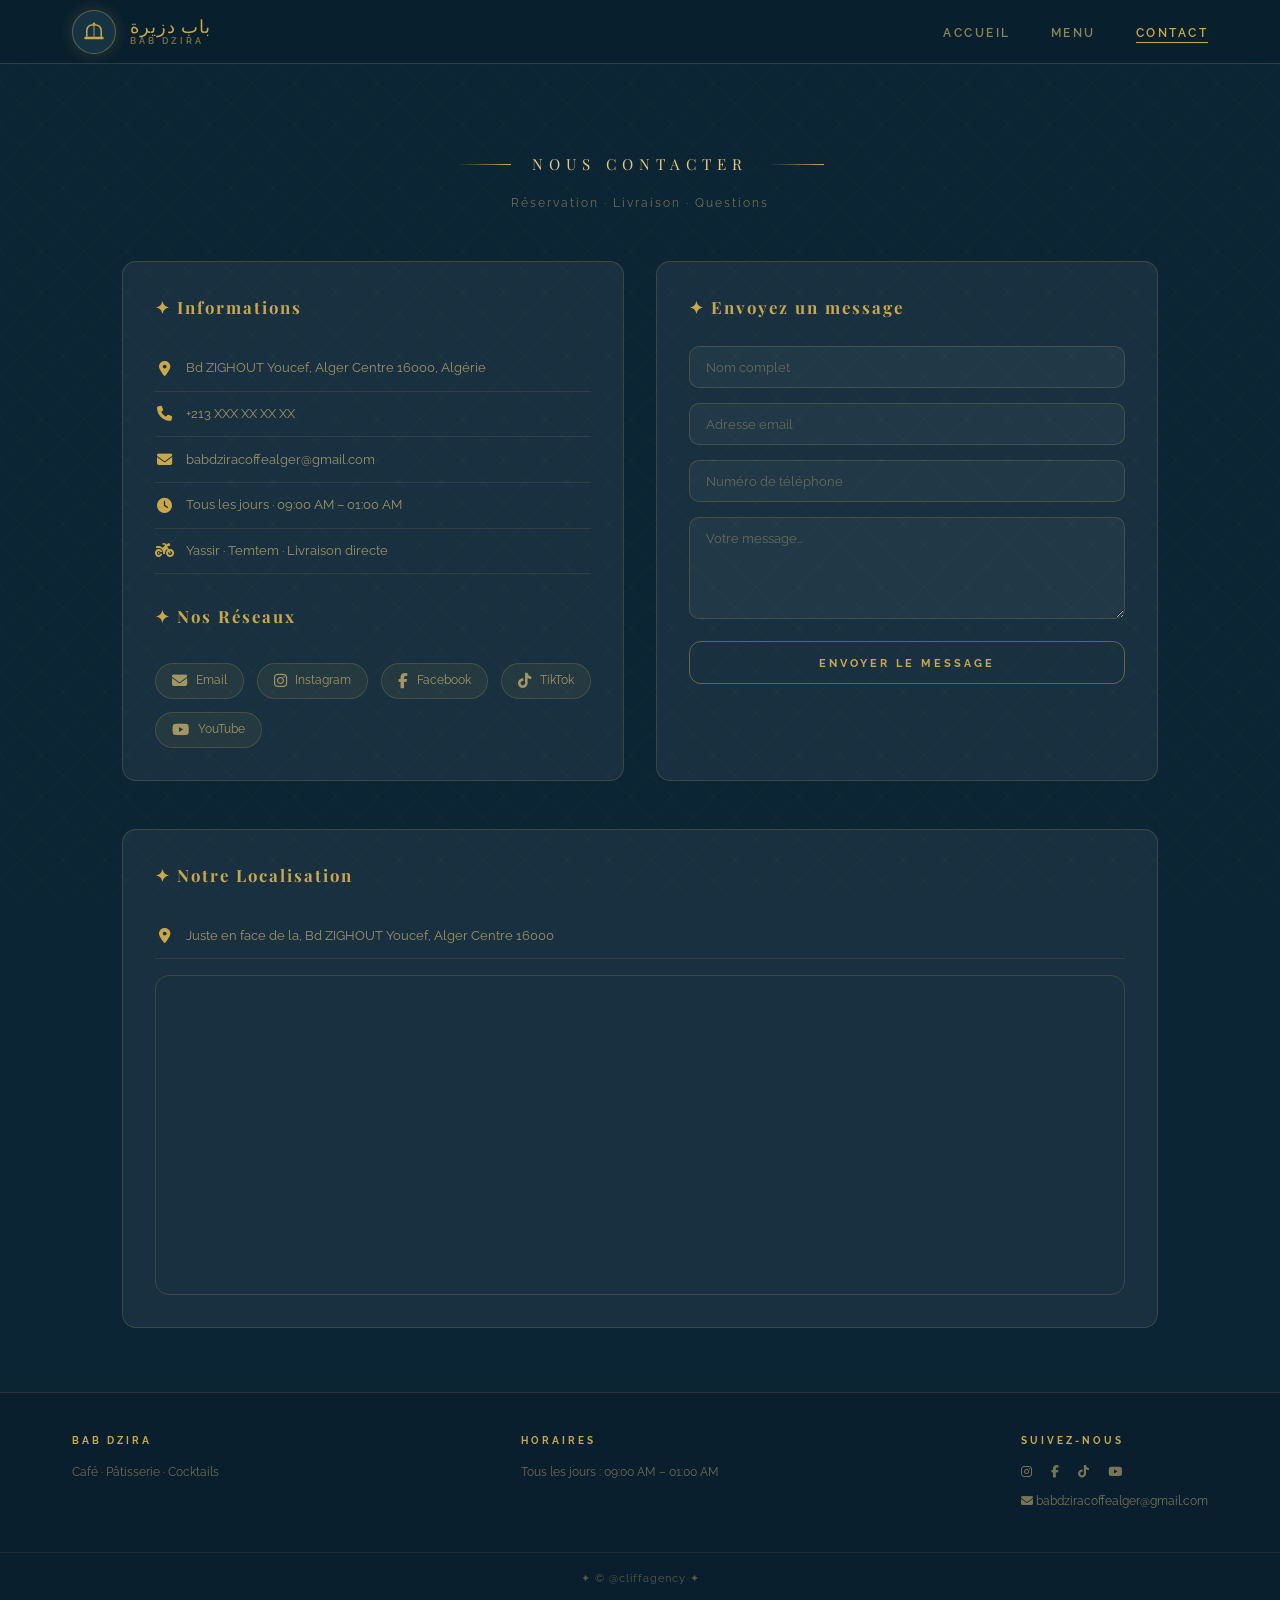
==== commit b04223e1: "Update contact.html" ====
--- a/contact.html
+++ b/contact.html
@@ -213,7 +213,7 @@
             </p>
         </div>
     </div>
-    <div class="footer-bottom">✦ &copy; 2026 Bab Dzira · Alger Centre, Algérie ✦</div>
+    <div class="footer-bottom">✦ &copy; @cliffagency ✦</div>
 </footer>
 
 <script src="script.js"></script>
--- a/style.css
+++ b/style.css
@@ -2,22 +2,19 @@
    BAB DZIRA — Dark Navy Luxury Theme
 ============================================================ */
 :root {
-    --bg:          #0B2535;
-    --bg2:         #0D2D40;
-    --bg-card:     rgba(255,255,255,0.06);
-    --bg-card-h:   rgba(255,255,255,0.10);
-    --gold:        #C9A84C;
-    --gold-lt:     #E8C97A;
-    --gold-dim:    rgba(201,168,76,0.28);
-    --gold-glow:   rgba(201,168,76,0.13);
-    --text:        #E8C97A;
-    --text-sub:    #D4B878;
-    --text-muted:  rgba(232,201,122,0.50);
-    --border:      rgba(201,168,76,0.20);
-    --border-h:    rgba(201,168,76,0.55);
-    --nav-h:       64px;
-    --tab-h:       66px;
-    --r:           14px;
+    --bg:        #0B2535;
+    --bg-card:   rgba(255,255,255,0.06);
+    --bg-card-h: rgba(255,255,255,0.10);
+    --gold:      #C9A84C;
+    --gold-lt:   #E8C97A;
+    --gold-dim:  rgba(201,168,76,0.28);
+    --border:    rgba(201,168,76,0.20);
+    --border-h:  rgba(201,168,76,0.52);
+    --text:      #E8C97A;
+    --text-muted:rgba(232,201,122,0.45);
+    --nav-h:     64px;
+    --tab-h:     66px;
+    --r:         14px;
 }
 
 *,*::before,*::after{margin:0;padding:0;box-sizing:border-box;}
@@ -25,508 +22,395 @@
 
 body{
     background-color:#0B2535;
-    background-color:var(--bg);
     color:#E8C97A;
-    color:var(--text);
     font-family:'Playfair Display',Georgia,serif;
-    font-size:16px;
     line-height:1.65;
     min-height:100vh;
     overflow-x:hidden;
 }
 
 body::before{
-    content:'';
-    position:fixed;inset:0;z-index:0;pointer-events:none;
+    content:'';position:fixed;inset:0;z-index:0;pointer-events:none;
     background-image:
-        repeating-linear-gradient(45deg,rgba(201,168,76,0.04) 0px,rgba(201,168,76,0.04) 1px,transparent 1px,transparent 30px),
-        repeating-linear-gradient(-45deg,rgba(201,168,76,0.04) 0px,rgba(201,168,76,0.04) 1px,transparent 1px,transparent 30px);
+        repeating-linear-gradient(45deg,rgba(201,168,76,0.04) 0,rgba(201,168,76,0.04) 1px,transparent 1px,transparent 30px),
+        repeating-linear-gradient(-45deg,rgba(201,168,76,0.04) 0,rgba(201,168,76,0.04) 1px,transparent 1px,transparent 30px);
     background-size:42px 42px;
 }
-
 header,main,footer,nav{position:relative;z-index:1;}
 
 ::-webkit-scrollbar{width:5px;height:4px;}
 ::-webkit-scrollbar-track{background:#0B2535;}
 ::-webkit-scrollbar-thumb{background:rgba(201,168,76,0.4);border-radius:4px;}
 
-/* ── Keyframes ────────────────────────────────────────── */
+/* ── Animations ── */
 @keyframes fadeUp{from{opacity:0;transform:translateY(24px);}to{opacity:1;transform:translateY(0);}}
 @keyframes shimmer{0%{background-position:-200% center;}100%{background-position:200% center;}}
-@keyframes glow{0%,100%{opacity:.45;transform:scale(1);}50%{opacity:.9;transform:scale(1.1);}}
+@keyframes glow{0%,100%{opacity:.4;transform:scale(1);}50%{opacity:.85;transform:scale(1.08);}}
 @keyframes ripple{to{transform:scale(5);opacity:0;}}
 
-/* ── Reveal ───────────────────────────────────────────── */
+/* ── Reveal ── */
 .reveal{opacity:1;transform:translateY(0);transition:opacity .7s ease,transform .7s ease;}
 .reveal.pre{opacity:0;transform:translateY(24px);}
 .reveal.in{opacity:1;transform:translateY(0);}
 
-/* ── Header ───────────────────────────────────────────── */
-header{
-    position:sticky;top:0;z-index:300;height:var(--nav-h);
-    background-color:rgba(9,31,46,0.97);
-    backdrop-filter:blur(16px);
-    border-bottom:1px solid rgba(201,168,76,0.22);
-    transition:box-shadow .3s;
-}
+/* ── Header ── */
+header{position:sticky;top:0;z-index:300;height:var(--nav-h);background-color:rgba(9,31,46,0.97);backdrop-filter:blur(16px);border-bottom:1px solid rgba(201,168,76,0.22);transition:box-shadow .3s;}
 header.scrolled{box-shadow:0 4px 28px rgba(0,0,0,.6);}
-
-nav{
-    max-width:1200px;margin:0 auto;height:100%;
-    padding:0 2rem;display:flex;justify-content:space-between;align-items:center;
-}
-
+nav{max-width:1200px;margin:0 auto;height:100%;padding:0 2rem;display:flex;justify-content:space-between;align-items:center;}
 .logo{display:flex;align-items:center;gap:.9rem;text-decoration:none;}
-.logo-medal{
-    width:44px;height:44px;border-radius:50%;background-color:#163344;
-    border:1.5px solid rgba(201,168,76,0.4);
-    display:flex;align-items:center;justify-content:center;
-    box-shadow:0 0 16px rgba(201,168,76,0.2);flex-shrink:0;
-}
+.logo-medal{width:44px;height:44px;border-radius:50%;background-color:#163344;border:1.5px solid rgba(201,168,76,0.4);display:flex;align-items:center;justify-content:center;box-shadow:0 0 16px rgba(201,168,76,0.2);flex-shrink:0;}
 .logo-medal svg{width:24px;height:24px;fill:#C9A84C;}
 .logo-words{display:flex;flex-direction:column;line-height:1.15;}
 .logo-ar{font-family:'Playfair Display',Georgia,serif;font-size:1.1rem;color:#C9A84C;letter-spacing:1px;}
 .logo-fr{font-family:'Raleway',sans-serif;font-size:.58rem;letter-spacing:3px;text-transform:uppercase;color:rgba(201,168,76,0.55);font-weight:700;}
-
 .nav-links{display:flex;gap:2.5rem;list-style:none;}
-.nav-links a{
-    text-decoration:none;color:rgba(232,201,122,0.6);
-    font-family:'Raleway',sans-serif;font-size:.72rem;letter-spacing:2.5px;
-    text-transform:uppercase;font-weight:600;transition:color .25s;
-    position:relative;padding-bottom:3px;
-}
-.nav-links a::after{
-    content:'';position:absolute;bottom:0;left:0;
-    width:0;height:1px;background:#C9A84C;transition:width .3s;
-}
+.nav-links a{text-decoration:none;color:rgba(232,201,122,0.6);font-family:'Raleway',sans-serif;font-size:.72rem;letter-spacing:2.5px;text-transform:uppercase;font-weight:600;transition:color .25s;position:relative;padding-bottom:3px;}
+.nav-links a::after{content:'';position:absolute;bottom:0;left:0;width:0;height:1px;background:#C9A84C;transition:width .3s;}
 .nav-links a:hover,.nav-links a.active{color:#C9A84C;}
 .nav-links a:hover::after,.nav-links a.active::after{width:100%;}
-
 .hamburger{display:none;flex-direction:column;cursor:pointer;gap:5px;}
 .hamburger span{width:22px;height:1.5px;background:#C9A84C;display:block;transition:.3s;}
 
-/* ── Info bar ─────────────────────────────────────────── */
-.info-bar{
-    background-color:rgba(13,45,64,0.7);
-    border-bottom:1px solid rgba(201,168,76,0.18);
-    padding:.6rem 2rem;display:flex;justify-content:center;gap:3rem;flex-wrap:wrap;
-}
-.info-item{
-    display:flex;align-items:center;gap:.5rem;
-    font-family:'Raleway',sans-serif;font-size:.74rem;
-    color:rgba(232,201,122,0.55);letter-spacing:1px;
-}
-.info-item svg{color:#C9A84C;width:13px;height:13px;flex-shrink:0;}
+/* ── Info bar ── */
+.info-bar{background-color:rgba(13,45,64,0.7);border-bottom:1px solid rgba(201,168,76,0.18);padding:.6rem 2rem;display:flex;justify-content:center;gap:3rem;flex-wrap:wrap;}
+.info-item{display:flex;align-items:center;gap:.5rem;font-family:'Raleway',sans-serif;font-size:.74rem;color:rgba(232,201,122,0.55);letter-spacing:1px;}
 .info-item i{color:#C9A84C;font-size:.85rem;}
 
-/* ── Section title ────────────────────────────────────── */
-.sec-title{
-    display:flex;align-items:center;justify-content:center;
-    gap:1.3rem;padding:2.5rem 1rem 1rem;
-}
-.sec-line{
-    height:1px;width:55px;
-    background:linear-gradient(90deg,transparent,#C9A84C,transparent);
-    background-size:200% auto;animation:shimmer 3s linear infinite;
-}
-.sec-text{
-    font-family:'Playfair Display',Georgia,serif;
-    font-size:.95rem;letter-spacing:6px;text-transform:uppercase;color:#E8C97A;font-weight:400;
-}
-
-/* ── Category tabs ────────────────────────────────────── */
-.cat-nav-wrap{
-    position:sticky;top:var(--nav-h);z-index:200;
-    background-color:rgba(9,31,46,0.97);
-    backdrop-filter:blur(14px);
-    border-bottom:1px solid rgba(201,168,76,0.18);
-}
-.cat-nav{
-    display:flex;overflow-x:auto;scrollbar-width:none;
-    max-width:1200px;margin:0 auto;padding:0 .5rem;
-}
+/* ── Section title ── */
+.sec-title{display:flex;align-items:center;justify-content:center;gap:1.3rem;padding:2.5rem 1rem 1rem;}
+.sec-line{height:1px;width:55px;background:linear-gradient(90deg,transparent,#C9A84C,transparent);background-size:200% auto;animation:shimmer 3s linear infinite;}
+.sec-text{font-family:'Playfair Display',Georgia,serif;font-size:.95rem;letter-spacing:6px;text-transform:uppercase;color:#E8C97A;font-weight:400;}
+
+/* ── Category tabs ── */
+.cat-nav-wrap{position:sticky;top:var(--nav-h);z-index:200;background-color:rgba(9,31,46,0.97);backdrop-filter:blur(14px);border-bottom:1px solid rgba(201,168,76,0.18);}
+.cat-nav{display:flex;overflow-x:auto;scrollbar-width:none;max-width:1200px;margin:0 auto;padding:0 .5rem;}
 .cat-nav::-webkit-scrollbar{display:none;}
-
-.cat-tab{
-    display:flex;flex-direction:column;align-items:center;gap:.28rem;
-    padding:.85rem 1.2rem;cursor:pointer;
-    font-family:'Raleway',sans-serif;color:rgba(232,201,122,0.45);
-    font-size:.6rem;letter-spacing:1.5px;text-transform:uppercase;font-weight:700;
-    white-space:nowrap;border-bottom:2px solid transparent;
-    transition:color .25s,border-color .25s;flex-shrink:0;
-}
-.cat-tab svg{width:18px;height:18px;}
+.cat-tab{display:flex;flex-direction:column;align-items:center;gap:.28rem;padding:.82rem 1.1rem;cursor:pointer;font-family:'Raleway',sans-serif;color:rgba(232,201,122,0.42);font-size:.58rem;letter-spacing:1.5px;text-transform:uppercase;font-weight:700;white-space:nowrap;border-bottom:2px solid transparent;transition:color .25s,border-color .25s;flex-shrink:0;}
+.cat-tab i{font-size:.95rem;}
 .cat-tab:hover{color:rgba(232,201,122,0.8);}
 .cat-tab.active{color:#C9A84C;border-bottom-color:#C9A84C;}
 
-/* ── Menu section wrapper ─────────────────────────────── */
-.menu-section{
-    max-width:1200px;margin:0 auto;
-    padding:.5rem 1.5rem 3rem;
-    scroll-margin-top:calc(var(--nav-h) + var(--tab-h) + 8px);
-}
-.menu-section+.menu-section{border-top:1px solid rgba(201,168,76,0.12);}
-
-.sub-title{
-    display:flex;align-items:center;gap:.8rem;padding:1.5rem 0 1.2rem;
-}
+/* ── Menu section ── */
+.menu-section{max-width:1200px;margin:0 auto;padding:.5rem 1.5rem 3rem;scroll-margin-top:calc(var(--nav-h) + var(--tab-h) + 8px);}
+.menu-section+.menu-section{border-top:1px solid rgba(201,168,76,0.10);}
+.sub-title{display:flex;align-items:center;gap:.8rem;padding:1.5rem 0 1.2rem;}
 .sub-title-line{height:1px;width:25px;background:rgba(201,168,76,0.35);}
-.sub-title-text{
-    font-family:'Raleway',sans-serif;font-size:.7rem;
-    letter-spacing:3.5px;text-transform:uppercase;
-    color:rgba(201,168,76,0.65);font-weight:700;
-}
-
-/* ── Card grid (for 3D and image sections) ────────────── */
-.menu-card-grid{
-    display:grid;
-    grid-template-columns:repeat(auto-fill,minmax(300px,1fr));
-    gap:1.5rem;
-}
-
-/* ── Individual card ──────────────────────────────────── */
-.menu-item-card{
-    background-color:rgba(255,255,255,0.055);
-    border:1px solid rgba(201,168,76,0.18);
-    border-radius:var(--r);
+.sub-title-text{font-family:'Raleway',sans-serif;font-size:.7rem;letter-spacing:3px;text-transform:uppercase;color:rgba(201,168,76,0.65);font-weight:700;}
+
+/* ── Card grid ── */
+.menu-card-grid{display:grid;grid-template-columns:repeat(auto-fill,minmax(280px,1fr));gap:1.4rem;}
+
+/* ── Card ── */
+.menu-item-card{background-color:rgba(255,255,255,0.055);border:1px solid rgba(201,168,76,0.18);border-radius:var(--r);overflow:hidden;transition:border-color .3s,transform .3s,box-shadow .3s;display:flex;flex-direction:column;}
+.menu-item-card:hover{border-color:rgba(201,168,76,0.5);transform:translateY(-4px);box-shadow:0 14px 40px rgba(0,0,0,.38);}
+
+/* ================================================================
+   MEDIA WRAP — fixed height for both model-viewer and images
+================================================================ */
+.item-media-wrap{
+    position:relative;
+    width:100%;
+    height:260px;
     overflow:hidden;
-    transition:border-color .3s,transform .3s,box-shadow .3s;
-    display:flex;flex-direction:column;
-}
-.menu-item-card:hover{
-    border-color:rgba(201,168,76,0.5);
-    transform:translateY(-4px);
-    box-shadow:0 12px 35px rgba(0,0,0,0.35);
-}
-
-/* ── Media area (3D or image) ─────────────────────────── */
-.item-media-wrap{
-    width:100%;height:240px;
-    position:relative;overflow:hidden;
     background-color:#0d2b3e;
-    display:flex;align-items:center;justify-content:center;
     flex-shrink:0;
 }
 
-/* model-viewer fills container */
+/* model-viewer: must fill the container completely */
 .item-media-wrap model-viewer{
-    width:100%;height:100%;
-    --poster-color:transparent;
-    display:block;
-}
-
-/* image fills container */
-.item-media-wrap .item-img{
-    width:100%;height:100%;
+    width:100% !important;
+    height:100% !important;
+    display:block !important;
+    --poster-color:#0d2b3e;
+    --progress-bar-color:#C9A84C;
+    --progress-bar-height:3px;
+}
+
+/* Image: covers the wrap completely — never cropped oddly */
+.item-img{
+    width:100%;
+    height:100%;
     object-fit:cover;
+    object-position:center;
     display:block;
     transition:transform .4s ease;
 }
 .menu-item-card:hover .item-img{transform:scale(1.04);}
 
-/* placeholder shown when img src is empty / broken */
-.img-placeholder{
+/* Placeholder when no media */
+.no-media-ph{
+    width:100%;height:100%;
     display:flex;flex-direction:column;align-items:center;justify-content:center;
-    gap:.5rem;color:rgba(201,168,76,0.4);font-size:.8rem;
-    font-family:'Raleway',sans-serif;letter-spacing:1px;width:100%;height:100%;
-}
-.img-placeholder i{font-size:2rem;color:rgba(201,168,76,0.35);}
-
-/* ── "Voir mon dessert" button (3D only) ──────────────── */
+    gap:.5rem;
+}
+.no-media-ph i{font-size:2.2rem;color:rgba(201,168,76,0.25);}
+.no-media-ph span{font-family:'Raleway',sans-serif;font-size:.7rem;letter-spacing:1px;color:rgba(201,168,76,0.25);}
+
+/* ================================================================
+   POSTER OVERLAY
+   Covers model-viewer before user clicks.
+   Click → model loads → poster fades out.
+================================================================ */
+.model-poster{
+    position:absolute;
+    inset:0;
+    z-index:10;
+    background:linear-gradient(145deg,#0d2b3e 0%,#142f42 100%);
+    display:flex;
+    flex-direction:column;
+    align-items:center;
+    justify-content:center;
+    gap:1.2rem;
+    cursor:pointer;
+    transition:opacity .45s ease, visibility .45s ease;
+}
+.model-poster.hidden{
+    opacity:0;
+    visibility:hidden;
+    pointer-events:none;
+}
+
+/* Icon inside poster */
+.poster-icon{
+    color:rgba(201,168,76,0.4);
+    font-size:2.6rem;
+    transition:color .3s, transform .3s;
+    pointer-events:none;
+}
+.model-poster:hover .poster-icon{
+    color:rgba(201,168,76,0.75);
+    transform:scale(1.1);
+}
+
+/* "Voir mon dessert" button inside poster */
 .voir-dessert-btn{
-    position:absolute;bottom:12px;left:50%;transform:translateX(-50%);
-    background:rgba(11,37,53,0.88);
+    display:inline-flex;
+    align-items:center;
+    gap:.5rem;
+    background:transparent;
     color:#C9A84C;
     border:1px solid rgba(201,168,76,0.5);
     border-radius:40px;
-    padding:.55rem 1.4rem;
+    padding:.55rem 1.3rem;
     font-family:'Raleway',sans-serif;
-    font-size:.68rem;font-weight:700;letter-spacing:2px;
-    text-transform:uppercase;cursor:pointer;white-space:nowrap;
+    font-size:.66rem;
+    font-weight:700;
+    letter-spacing:2px;
+    text-transform:uppercase;
+    cursor:pointer;
+    pointer-events:none; /* parent poster div handles the click */
+    transition:all .3s;
+}
+.model-poster:hover .voir-dessert-btn{
+    background:rgba(201,168,76,0.18);
+    border-color:#C9A84C;
+    color:#E8C97A;
+}
+
+/* ================================================================
+   AR BUTTON — built-in model-viewer slot
+   Shown ONLY after model loads (because model-viewer manages it)
+   Named "voir a table 🍽"
+================================================================ */
+.ar-btn{
+    position:absolute;
+    bottom:12px;
+    right:12px;
+    z-index:20;
+    display:inline-flex;
+    align-items:center;
+    gap:.45rem;
+    background:rgba(11,37,53,0.92);
+    color:#C9A84C;
+    border:1px solid rgba(201,168,76,0.55);
+    border-radius:40px;
+    padding:.5rem 1.1rem;
+    font-family:'Raleway',sans-serif;
+    font-size:.62rem;
+    font-weight:700;
+    letter-spacing:1.5px;
+    text-transform:uppercase;
+    cursor:pointer;
     backdrop-filter:blur(8px);
-    transition:all .3s;z-index:10;
-}
-.voir-dessert-btn:hover{
+    transition:all .3s;
+    white-space:nowrap;
+}
+.ar-btn:hover{
     background:rgba(201,168,76,0.2);
-    border-color:#C9A84C;color:#E8C97A;
-}
-.voir-dessert-btn i{margin-right:6px;}
-.voir-dessert-btn.loaded{display:none;}
-
-/* ── Card info area ───────────────────────────────────── */
-.item-info{
-    padding:1.1rem 1.2rem;flex:1;display:flex;flex-direction:column;gap:.4rem;
-}
-.item-header-row{
-    display:flex;justify-content:space-between;align-items:flex-start;gap:.5rem;
-}
-.item-name{
-    font-family:'Playfair Display',Georgia,serif;
-    font-size:1rem;font-weight:600;color:#E8C97A;flex:1;
-}
-.item-price{
-    font-family:'Playfair Display',Georgia,serif;
-    font-size:1rem;font-weight:700;color:#C9A84C;
-    flex-shrink:0;white-space:nowrap;
-}
-.item-desc{
-    font-family:'Raleway',sans-serif;
-    font-size:.78rem;color:rgba(232,201,122,0.5);line-height:1.5;
-}
-
-/* ── Old list-style card (kept for fallback) ──────────── */
-.menu-card{
-    display:flex;align-items:center;gap:1.1rem;
-    background-color:rgba(255,255,255,0.055);
-    border:1px solid rgba(201,168,76,0.18);
-    border-radius:var(--r);padding:1rem 1.3rem;margin-bottom:.75rem;
-    transition:background-color .25s,border-color .25s,transform .2s;
-    position:relative;overflow:hidden;
-}
-.menu-card::before{
-    content:'';position:absolute;left:0;top:0;bottom:0;
-    width:3px;background:#C9A84C;border-radius:3px 0 0 3px;
-    opacity:0;transition:opacity .25s;
-}
-.menu-card:hover{background-color:rgba(255,255,255,0.09);border-color:rgba(201,168,76,0.45);transform:translateX(3px);}
-.menu-card:hover::before{opacity:1;}
-
-.card-icon{
-    width:40px;height:40px;border-radius:10px;
-    background-color:rgba(201,168,76,0.1);border:1px solid rgba(201,168,76,0.25);
-    display:flex;align-items:center;justify-content:center;
-    flex-shrink:0;color:#C9A84C;transition:background-color .25s;
-}
-.menu-card:hover .card-icon{background-color:rgba(201,168,76,0.18);}
-.card-icon svg{width:18px;height:18px;}
-
-.card-body{flex:1;min-width:0;}
-.card-name{
-    font-family:'Playfair Display',Georgia,serif;font-size:1rem;font-weight:600;
-    color:#E8C97A;margin-bottom:.12rem;white-space:nowrap;overflow:hidden;text-overflow:ellipsis;
-}
-.card-desc{font-family:'Raleway',sans-serif;font-size:.75rem;color:rgba(232,201,122,0.45);white-space:nowrap;overflow:hidden;text-overflow:ellipsis;}
-.card-price{font-family:'Playfair Display',Georgia,serif;font-size:1.05rem;font-weight:700;color:#C9A84C;flex-shrink:0;letter-spacing:.5px;}
-
-/* ── 3D Modal ─────────────────────────────────────────── */
-.model-modal{
-    display:none;position:fixed;inset:0;z-index:1000;
-    background:rgba(0,0,0,0.92);
-    align-items:center;justify-content:center;
-}
-.model-modal.open{display:flex;}
-.modal-inner{
-    position:relative;width:90%;max-width:900px;height:80vh;
-}
-.modal-close-btn{
-    position:absolute;top:-44px;right:0;
-    background:none;border:none;color:#C9A84C;
-    font-size:1.8rem;cursor:pointer;line-height:1;
-}
-.modal-inner model-viewer{width:100%;height:100%;}
-
-/* ── Hero ─────────────────────────────────────────────── */
-.hero{
-    min-height:calc(100vh - var(--nav-h));
-    display:flex;flex-direction:column;align-items:center;justify-content:center;
-    text-align:center;padding:4rem 2rem;position:relative;overflow:hidden;
-}
-.hero::after{
-    content:'';position:absolute;top:50%;left:50%;
-    transform:translate(-50%,-50%);width:650px;height:650px;
-    background:radial-gradient(circle,rgba(201,168,76,0.07) 0%,transparent 65%);
-    pointer-events:none;
-}
-.hero-medal{
-    width:140px;height:140px;border-radius:50%;background-color:#163344;
-    border:2px solid rgba(201,168,76,0.4);
-    display:flex;align-items:center;justify-content:center;
-    margin:0 auto 2.5rem;box-shadow:0 0 60px rgba(201,168,76,0.13);
-    position:relative;animation:fadeUp .8s ease both;
-}
-.hero-medal::before{
-    content:'';position:absolute;inset:-10px;border-radius:50%;
-    border:1px solid rgba(201,168,76,0.25);animation:glow 4s ease-in-out infinite;
-}
+    border-color:#C9A84C;
+    color:#E8C97A;
+}
+
+/* ── Card info ── */
+.item-info{padding:1.1rem 1.2rem;flex:1;display:flex;flex-direction:column;gap:.4rem;}
+.item-header-row{display:flex;justify-content:space-between;align-items:flex-start;gap:.5rem;}
+.item-name{font-family:'Playfair Display',Georgia,serif;font-size:1rem;font-weight:600;color:#E8C97A;flex:1;line-height:1.3;}
+.item-price{font-family:'Playfair Display',Georgia,serif;font-size:1rem;font-weight:700;color:#C9A84C;flex-shrink:0;white-space:nowrap;}
+.item-desc{font-family:'Raleway',sans-serif;font-size:.77rem;color:rgba(232,201,122,0.48);line-height:1.5;}
+
+/* ── Hero ── */
+.hero{min-height:calc(100vh - var(--nav-h));display:flex;flex-direction:column;align-items:center;justify-content:center;text-align:center;padding:4rem 2rem;position:relative;overflow:hidden;}
+.hero::after{content:'';position:absolute;top:50%;left:50%;transform:translate(-50%,-50%);width:650px;height:650px;background:radial-gradient(circle,rgba(201,168,76,0.07) 0%,transparent 65%);pointer-events:none;}
+.hero-medal{width:140px;height:140px;border-radius:50%;background-color:#163344;border:2px solid rgba(201,168,76,0.4);display:flex;align-items:center;justify-content:center;margin:0 auto 2.5rem;box-shadow:0 0 60px rgba(201,168,76,0.13);position:relative;animation:fadeUp .8s ease both;}
+.hero-medal::before{content:'';position:absolute;inset:-10px;border-radius:50%;border:1px solid rgba(201,168,76,0.25);animation:glow 4s ease-in-out infinite;}
 .hero-medal svg{width:72px;height:72px;fill:#C9A84C;}
-.hero-ar{
-    font-family:'Playfair Display',Georgia,serif;
-    font-size:clamp(2.4rem,6vw,4rem);color:#C9A84C;letter-spacing:4px;
-    margin-bottom:.4rem;text-shadow:0 0 40px rgba(201,168,76,0.25);
-    animation:fadeUp .9s ease .1s both;
-}
-.hero-label{
-    font-family:'Raleway',sans-serif;font-size:.68rem;letter-spacing:5px;
-    text-transform:uppercase;color:rgba(232,201,122,0.55);font-weight:700;
-    margin-bottom:2rem;animation:fadeUp .9s ease .18s both;
-}
-.hero-div{
-    display:flex;align-items:center;gap:1rem;justify-content:center;
-    margin-bottom:1.5rem;animation:fadeUp .9s ease .25s both;
-}
+.hero-ar{font-family:'Playfair Display',Georgia,serif;font-size:clamp(2.4rem,6vw,4rem);color:#C9A84C;letter-spacing:4px;margin-bottom:.4rem;text-shadow:0 0 40px rgba(201,168,76,0.25);animation:fadeUp .9s ease .1s both;}
+.hero-label{font-family:'Raleway',sans-serif;font-size:.68rem;letter-spacing:5px;text-transform:uppercase;color:rgba(232,201,122,0.55);font-weight:700;margin-bottom:2rem;animation:fadeUp .9s ease .18s both;}
+.hero-div{display:flex;align-items:center;gap:1rem;justify-content:center;margin-bottom:1.5rem;animation:fadeUp .9s ease .25s both;}
 .hero-div span{display:block;height:1px;width:65px;background:rgba(201,168,76,0.3);}
-.hero-div em{color:#C9A84C;font-style:normal;font-size:1rem;}
-.hero-tag{
-    font-family:'Raleway',sans-serif;font-size:.82rem;
-    color:rgba(232,201,122,0.5);letter-spacing:2px;
-    margin-bottom:2.5rem;animation:fadeUp .9s ease .3s both;
-}
-.hero-chips{
-    display:flex;gap:1.5rem;justify-content:center;flex-wrap:wrap;
-    margin-bottom:2.8rem;animation:fadeUp .9s ease .36s both;
-}
-.chip{
-    display:flex;align-items:center;gap:.5rem;
-    font-family:'Raleway',sans-serif;font-size:.73rem;
-    color:rgba(232,201,122,0.55);letter-spacing:1px;
-    background-color:rgba(255,255,255,0.055);
-    border:1px solid rgba(201,168,76,0.2);border-radius:40px;padding:.42rem 1rem;
-}
+.hero-div em{color:#C9A84C;font-style:normal;}
+.hero-tag{font-family:'Raleway',sans-serif;font-size:.82rem;color:rgba(232,201,122,0.5);letter-spacing:2px;margin-bottom:2.5rem;animation:fadeUp .9s ease .3s both;}
+.hero-chips{display:flex;gap:1.5rem;justify-content:center;flex-wrap:wrap;margin-bottom:2.8rem;animation:fadeUp .9s ease .36s both;}
+.chip{display:flex;align-items:center;gap:.5rem;font-family:'Raleway',sans-serif;font-size:.73rem;color:rgba(232,201,122,0.55);letter-spacing:1px;background-color:rgba(255,255,255,0.055);border:1px solid rgba(201,168,76,0.2);border-radius:40px;padding:.42rem 1rem;}
 .chip svg{color:#C9A84C;width:13px;height:13px;}
-.btn-gold{
-    display:inline-block;background:transparent;color:#C9A84C;
-    border:1px solid rgba(201,168,76,0.45);border-radius:40px;
-    padding:.85rem 2.4rem;font-family:'Raleway',sans-serif;
-    font-size:.7rem;letter-spacing:3px;text-transform:uppercase;font-weight:700;
-    text-decoration:none;cursor:pointer;transition:all .3s;
-    position:relative;overflow:hidden;animation:fadeUp .9s ease .42s both;
-}
-.btn-gold:hover{
-    background-color:rgba(201,168,76,0.15);border-color:#C9A84C;color:#E8C97A;
-    box-shadow:0 0 28px rgba(201,168,76,0.2);transform:translateY(-2px);
-}
-.ripple-el{
-    position:absolute;border-radius:50%;background:rgba(201,168,76,0.2);
-    transform:scale(0);animation:ripple .6s linear;pointer-events:none;
-    width:20px;height:20px;margin-left:-10px;margin-top:-10px;
-}
-
-.feat-grid{
-    display:grid;grid-template-columns:repeat(3,1fr);gap:1.5rem;
-    max-width:860px;margin:5rem auto 0;padding:0 2rem 5rem;
-}
-.feat-card{
-    background-color:rgba(255,255,255,0.055);border:1px solid rgba(201,168,76,0.2);
-    border-radius:var(--r);padding:2rem 1.5rem;text-align:center;
-    transition:border-color .3s,background-color .3s,transform .3s;
-}
+.btn-gold{display:inline-block;background:transparent;color:#C9A84C;border:1px solid rgba(201,168,76,0.45);border-radius:40px;padding:.85rem 2.4rem;font-family:'Raleway',sans-serif;font-size:.7rem;letter-spacing:3px;text-transform:uppercase;font-weight:700;text-decoration:none;cursor:pointer;transition:all .3s;position:relative;overflow:hidden;animation:fadeUp .9s ease .42s both;}
+.btn-gold:hover{background-color:rgba(201,168,76,0.15);border-color:#C9A84C;color:#E8C97A;box-shadow:0 0 28px rgba(201,168,76,0.2);transform:translateY(-2px);}
+.ripple-el{position:absolute;border-radius:50%;background:rgba(201,168,76,0.2);transform:scale(0);animation:ripple .6s linear;pointer-events:none;width:20px;height:20px;margin-left:-10px;margin-top:-10px;}
+
+.feat-grid{display:grid;grid-template-columns:repeat(3,1fr);gap:1.5rem;max-width:860px;margin:5rem auto 0;padding:0 2rem 5rem;}
+.feat-card{background-color:rgba(255,255,255,0.055);border:1px solid rgba(201,168,76,0.2);border-radius:var(--r);padding:2rem 1.5rem;text-align:center;transition:border-color .3s,background-color .3s,transform .3s;}
 .feat-card:hover{border-color:rgba(201,168,76,0.5);background-color:rgba(255,255,255,0.09);transform:translateY(-5px);}
 .feat-icon{font-size:1.8rem;margin-bottom:1rem;display:block;}
 .feat-title{font-family:'Playfair Display',Georgia,serif;font-size:1rem;color:#C9A84C;margin-bottom:.5rem;}
 .feat-desc{font-family:'Raleway',sans-serif;font-size:.78rem;color:rgba(232,201,122,0.5);}
-
 .about-wrap{max-width:660px;margin:0 auto;padding:2rem 2rem 5rem;text-align:center;}
 .about-wrap h2{font-family:'Playfair Display',Georgia,serif;font-size:1.5rem;color:#C9A84C;margin-bottom:1rem;}
 .about-wrap p{font-family:'Raleway',sans-serif;color:rgba(232,201,122,0.6);font-size:.88rem;margin:.8rem 0;}
 
-/* ── Contact page ─────────────────────────────────────── */
-.contact-head{text-align:center;padding:3rem 2rem 0.5rem;}
+/* ── Contact ── */
+.contact-head{text-align:center;padding:3rem 2rem .5rem;}
 .contact-head h1{font-family:'Playfair Display',Georgia,serif;font-size:1.9rem;color:#C9A84C;margin-bottom:.5rem;}
-.contact-sub{
-    font-family:'Raleway',sans-serif;font-size:.76rem;
-    color:rgba(232,201,122,0.45);letter-spacing:2px;text-align:center;padding-bottom:1rem;
-}
-
-.contact-grid{
-    display:grid;grid-template-columns:1fr 1fr;gap:2rem;
-    max-width:1100px;margin:1.5rem auto 3rem;padding:0 2rem;
-}
-.contact-grid.full-width{grid-template-columns:1fr;}
-
-.c-card{
-    background-color:rgba(255,255,255,0.055);
-    border:1px solid rgba(201,168,76,0.2);border-radius:var(--r);padding:2rem;
-    transition:border-color .3s;
-}
+.contact-sub{font-family:'Raleway',sans-serif;font-size:.76rem;color:rgba(232,201,122,0.45);letter-spacing:2px;text-align:center;padding-bottom:1rem;}
+.contact-grid{display:grid;grid-template-columns:1fr 1fr;gap:2rem;max-width:1100px;margin:1.5rem auto 3rem;padding:0 2rem;}
+.c-card{background-color:rgba(255,255,255,0.055);border:1px solid rgba(201,168,76,0.2);border-radius:var(--r);padding:2rem;transition:border-color .3s;}
 .c-card:hover{border-color:rgba(201,168,76,0.45);}
-.c-card h2{
-    font-family:'Playfair Display',Georgia,serif;font-size:1.05rem;
-    color:#C9A84C;margin-bottom:1.5rem;letter-spacing:2px;
-}
-
-.info-row{
-    display:flex;align-items:center;gap:.8rem;
-    padding:.72rem 0;border-bottom:1px solid rgba(201,168,76,0.12);
-    font-family:'Raleway',sans-serif;font-size:.82rem;
-    color:rgba(232,201,122,0.65);transition:color .2s;
-}
+.c-card h2{font-family:'Playfair Display',Georgia,serif;font-size:1.05rem;color:#C9A84C;margin-bottom:1.5rem;letter-spacing:2px;}
+.info-row{display:flex;align-items:center;gap:.8rem;padding:.72rem 0;border-bottom:1px solid rgba(201,168,76,0.12);font-family:'Raleway',sans-serif;font-size:.82rem;color:rgba(232,201,122,0.65);transition:color .2s;}
 .info-row:last-child{border-bottom:none;}
 .info-row:hover{color:#C9A84C;}
 .info-row a{color:inherit;text-decoration:none;}
 .info-row a:hover{color:#E8C97A;}
 .info-row i{color:#C9A84C;width:18px;text-align:center;font-size:.95rem;flex-shrink:0;}
-.info-row svg{color:#C9A84C;width:14px;height:14px;flex-shrink:0;}
-
-/* Social links row */
-.social-links{display:flex;gap:1rem;flex-wrap:wrap;padding-top:.5rem;}
-.social-link{
-    display:flex;align-items:center;gap:.6rem;
-    font-family:'Raleway',sans-serif;font-size:.8rem;
-    color:rgba(232,201,122,0.65);text-decoration:none;
-    background-color:rgba(201,168,76,0.08);
-    border:1px solid rgba(201,168,76,0.2);border-radius:40px;
-    padding:.45rem 1.1rem;transition:all .3s;
-}
+.social-links{display:flex;gap:.8rem;flex-wrap:wrap;padding-top:.5rem;}
+.social-link{display:flex;align-items:center;gap:.55rem;font-family:'Raleway',sans-serif;font-size:.78rem;color:rgba(232,201,122,0.65);text-decoration:none;background-color:rgba(201,168,76,0.08);border:1px solid rgba(201,168,76,0.2);border-radius:40px;padding:.42rem 1rem;transition:all .3s;}
 .social-link:hover{background-color:rgba(201,168,76,0.18);border-color:#C9A84C;color:#C9A84C;}
-.social-link i{font-size:1rem;}
-/* Platform colours on hover */
+.social-link i{font-size:.95rem;}
 .social-link.instagram:hover{color:#E1306C;border-color:#E1306C;}
 .social-link.facebook:hover{color:#4267B2;border-color:#4267B2;}
 .social-link.tiktok:hover{color:#69C9D0;border-color:#69C9D0;}
 .social-link.youtube:hover{color:#FF0000;border-color:#FF0000;}
-.social-link.email:hover{color:#C9A84C;border-color:#C9A84C;}
-
-/* Google Maps embed */
-.map-wrap{
-    width:100%;height:320px;border-radius:var(--r);overflow:hidden;
-    border:1px solid rgba(201,168,76,0.2);margin-top:1rem;
-}
+.map-wrap{width:100%;height:320px;border-radius:var(--r);overflow:hidden;border:1px solid rgba(201,168,76,0.2);margin-top:1rem;}
 .map-wrap iframe{width:100%;height:100%;border:none;display:block;}
-
-.c-card input,.c-card textarea{
-    width:100%;background:rgba(255,255,255,0.04);
-    border:1px solid rgba(201,168,76,0.22);border-radius:10px;
-    padding:.8rem 1rem;color:#E8C97A;
-    font-family:'Raleway',sans-serif;font-size:.82rem;
-    margin-bottom:.9rem;transition:border-color .25s,box-shadow .25s;outline:none;
-}
+.c-card input,.c-card textarea{width:100%;background:rgba(255,255,255,0.04);border:1px solid rgba(201,168,76,0.22);border-radius:10px;padding:.8rem 1rem;color:#E8C97A;font-family:'Raleway',sans-serif;font-size:.82rem;margin-bottom:.9rem;transition:border-color .25s,box-shadow .25s;outline:none;}
 .c-card input::placeholder,.c-card textarea::placeholder{color:rgba(232,201,122,0.35);}
-.c-card input:focus,.c-card textarea:focus{
-    border-color:rgba(201,168,76,0.55);box-shadow:0 0 0 3px rgba(201,168,76,0.08);
-}
-
-/* ── Footer ───────────────────────────────────────────── */
+.c-card input:focus,.c-card textarea:focus{border-color:rgba(201,168,76,0.55);box-shadow:0 0 0 3px rgba(201,168,76,0.08);}
+
+/* ── Footer ── */
 footer{border-top:1px solid rgba(201,168,76,0.18);background-color:#091F2E;}
-.footer-inner{
-    max-width:1200px;margin:0 auto;padding:2.5rem 2rem;
-    display:flex;justify-content:space-between;gap:2rem;flex-wrap:wrap;
-}
-.footer-col h4{
-    font-family:'Raleway',sans-serif;font-size:.63rem;letter-spacing:3px;
-    text-transform:uppercase;color:#C9A84C;margin-bottom:.8rem;font-weight:700;
-}
+.footer-inner{max-width:1200px;margin:0 auto;padding:2.5rem 2rem;display:flex;justify-content:space-between;gap:2rem;flex-wrap:wrap;}
+.footer-col h4{font-family:'Raleway',sans-serif;font-size:.63rem;letter-spacing:3px;text-transform:uppercase;color:#C9A84C;margin-bottom:.8rem;font-weight:700;}
 .footer-col p{font-family:'Raleway',sans-serif;font-size:.78rem;color:rgba(232,201,122,0.45);}
-.footer-bottom{
-    text-align:center;padding:1rem 2rem;
-    border-top:1px solid rgba(201,168,76,0.1);
-    font-family:'Raleway',sans-serif;font-size:.7rem;
-    color:rgba(232,201,122,0.35);letter-spacing:1px;
-}
-
-/* ── Responsive ───────────────────────────────────────── */
+.footer-col a{color:rgba(232,201,122,0.45);text-decoration:none;transition:color .2s;}
+.footer-col a:hover{color:#C9A84C;}
+.footer-bottom{text-align:center;padding:1rem 2rem;border-top:1px solid rgba(201,168,76,0.1);font-family:'Raleway',sans-serif;font-size:.7rem;color:rgba(232,201,122,0.35);letter-spacing:1px;}
+
+/* ── Responsive ── */
+@media(max-width:900px){
+    .menu-card-grid{grid-template-columns:repeat(auto-fill,minmax(240px,1fr));}
+}
+
 @media(max-width:768px){
-    .nav-links{
-        display:none;width:100%;flex-direction:column;text-align:center;gap:1rem;padding:1rem 0;
-        background-color:rgba(9,31,46,0.99);position:absolute;top:var(--nav-h);left:0;
-        border-bottom:1px solid rgba(201,168,76,0.18);
-    }
+    /* Nav */
+    .nav-links{display:none;width:100%;flex-direction:column;text-align:center;gap:1rem;padding:1rem 0;background-color:rgba(9,31,46,0.99);position:absolute;top:var(--nav-h);left:0;border-bottom:1px solid rgba(201,168,76,0.18);z-index:299;}
     .nav-links.open{display:flex;}
     .hamburger{display:flex;}
+
+    /* Info bar */
+    .info-bar{gap:1.2rem;padding:.6rem 1rem;justify-content:center;}
+
+    /* Hero */
+    .hero{padding:3rem 1.5rem;}
+    .hero-medal{width:110px;height:110px;margin-bottom:2rem;}
+    .hero-medal svg{width:56px;height:56px;}
+    .hero-ar{font-size:2.2rem;}
+    .hero-chips{gap:.75rem;}
+
+    /* Grids */
     .feat-grid{grid-template-columns:1fr;}
     .contact-grid{grid-template-columns:1fr;}
-    .hero-ar{font-size:2.2rem;}
-    .cat-tab{padding:.7rem .9rem;font-size:.55rem;}
+    .menu-card-grid{grid-template-columns:1fr 1fr;}
+
+    /* Menu */
+    .cat-tab{padding:.7rem .85rem;font-size:.53rem;}
+    .item-media-wrap{height:200px;}
+    .menu-section{padding:.5rem 1rem 2.5rem;}
+
+    /* Contact */
+    .c-card{padding:1.5rem;}
+    .social-links{gap:.6rem;}
+
+    /* Footer */
+    .footer-inner{flex-direction:column;align-items:center;text-align:center;gap:1.5rem;padding:2rem 1.5rem;}
+    .footer-col p{display:flex;flex-wrap:wrap;justify-content:center;gap:.5rem;}
+}
+
+@media(max-width:480px){
+    /* Nav */
+    nav{padding:0 1rem;}
+
+    /* Info bar */
+    .info-bar{flex-direction:column;gap:.5rem;padding:.7rem 1rem;}
+
+    /* Hero */
+    .hero{padding:2.5rem 1.2rem;}
+    .hero-medal{width:90px;height:90px;margin-bottom:1.6rem;}
+    .hero-medal::before{inset:-7px;}
+    .hero-medal svg{width:44px;height:44px;}
+    .hero-ar{font-size:1.85rem;letter-spacing:2px;}
+    .hero-label{font-size:.62rem;letter-spacing:3px;margin-bottom:1.4rem;}
+    .hero-tag{font-size:.76rem;letter-spacing:1px;margin-bottom:2rem;}
+    .hero-chips{gap:.55rem;margin-bottom:2rem;}
+    .chip{font-size:.68rem;padding:.38rem .85rem;}
+    .btn-gold{padding:.78rem 2rem;font-size:.65rem;letter-spacing:2px;}
+
+    /* Section titles */
+    .sec-title{gap:.8rem;padding:2rem .8rem .8rem;}
+    .sec-text{font-size:.82rem;letter-spacing:3px;}
+    .sec-line{width:36px;}
+
+    /* Menu */
     .menu-card-grid{grid-template-columns:1fr;}
     .item-media-wrap{height:200px;}
-    .social-links{flex-direction:column;}
-}
+    .menu-section{padding:.5rem .8rem 2rem;}
+    .item-info{padding:.9rem 1rem;}
+    .item-name{font-size:.92rem;}
+    .item-price{font-size:.92rem;}
+    .item-desc{font-size:.73rem;}
+
+    /* Cat tabs */
+    .cat-tab{padding:.65rem .75rem;font-size:.5rem;gap:.2rem;}
+    .cat-tab i{font-size:.85rem;}
+
+    /* Features */
+    .feat-grid{padding:0 1rem 3rem;margin-top:3rem;}
+    .feat-card{padding:1.5rem 1.2rem;}
+
+    /* About */
+    .about-wrap{padding:1.5rem 1.2rem 3.5rem;}
+    .about-wrap p{font-size:.82rem;}
+
+    /* Contact */
+    .contact-head{padding:2rem 1.2rem .5rem;}
+    .contact-sub{font-size:.7rem;letter-spacing:1px;}
+    .contact-grid{padding:0 1rem;gap:1.2rem;margin-bottom:2rem;}
+    .c-card{padding:1.2rem;}
+    .c-card h2{font-size:.95rem;letter-spacing:1px;margin-bottom:1.2rem;}
+    .info-row{font-size:.78rem;padding:.6rem 0;}
+    .social-links{gap:.5rem;}
+    .social-link{font-size:.72rem;padding:.38rem .85rem;}
+    .map-wrap{height:260px;}
+
+    /* Footer */
+    .footer-inner{padding:1.8rem 1rem;}
+    .footer-bottom{font-size:.63rem;padding:.8rem 1rem;}
+}
